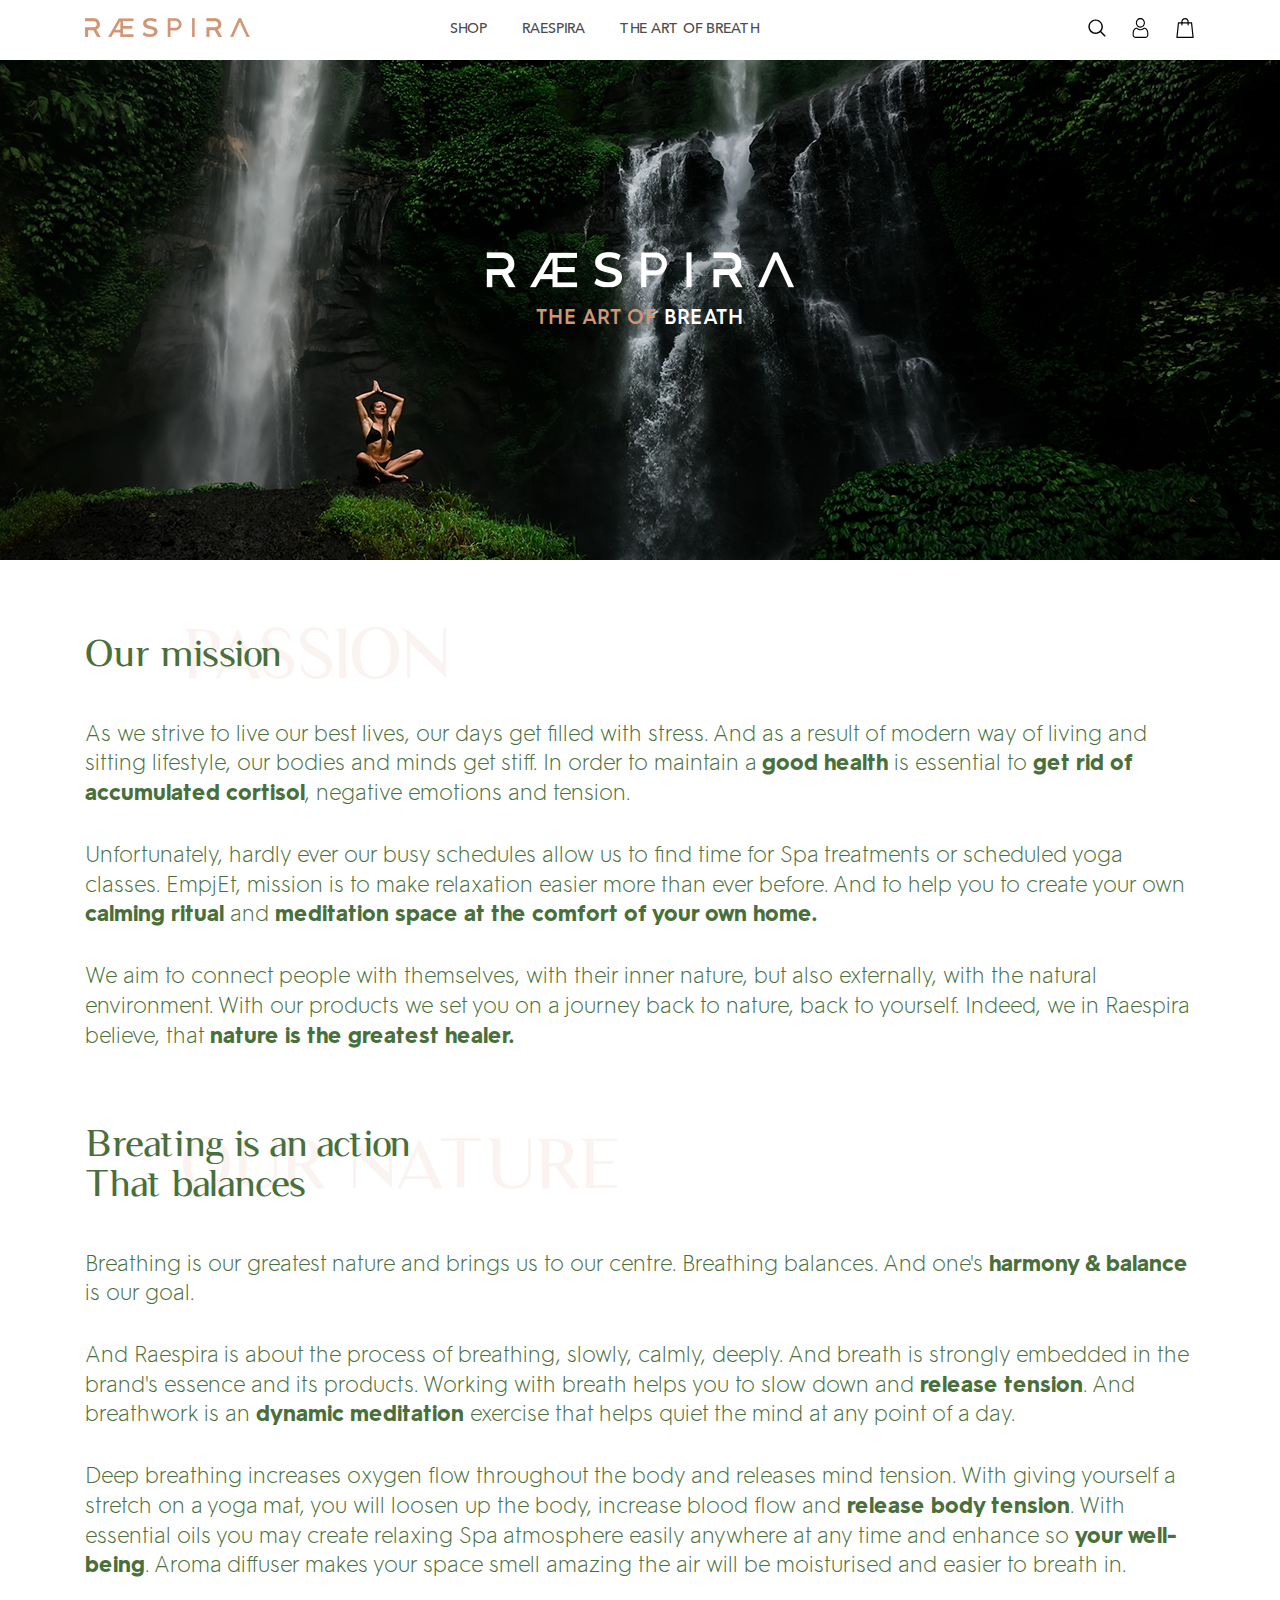
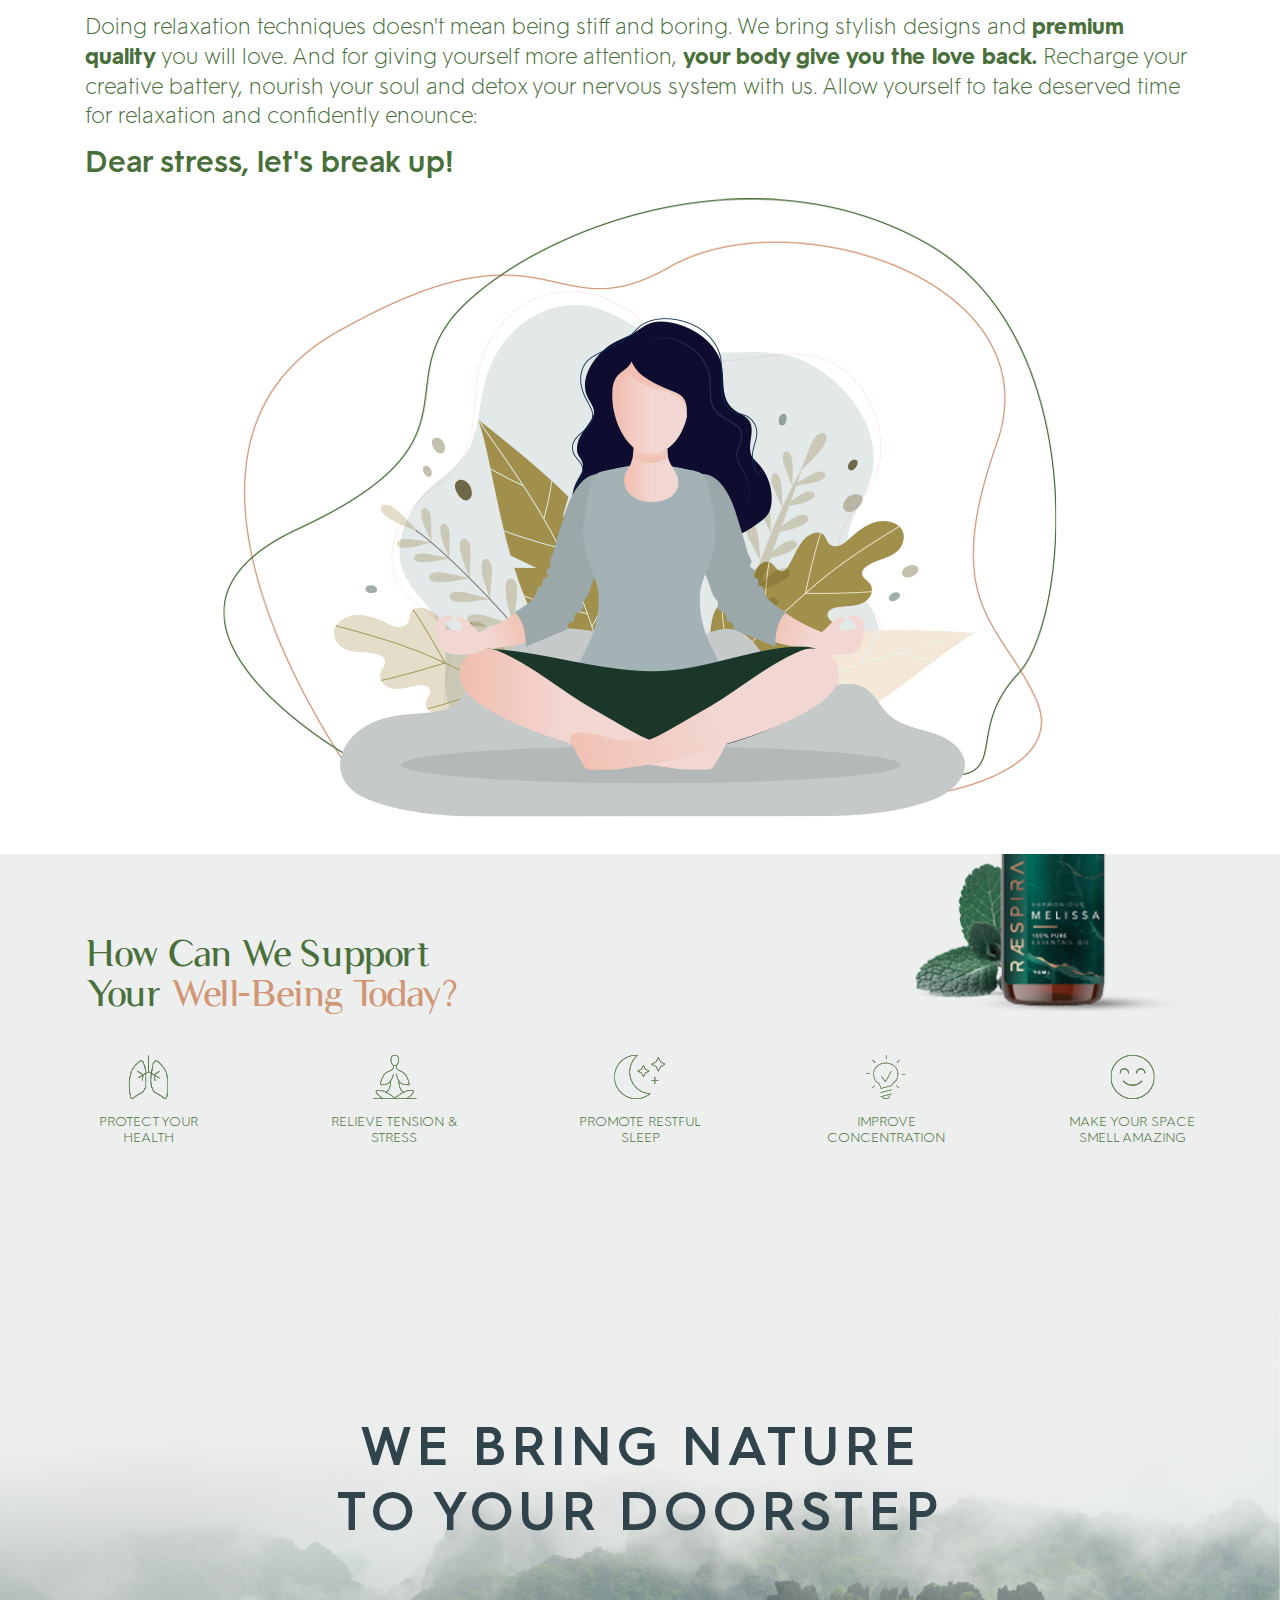
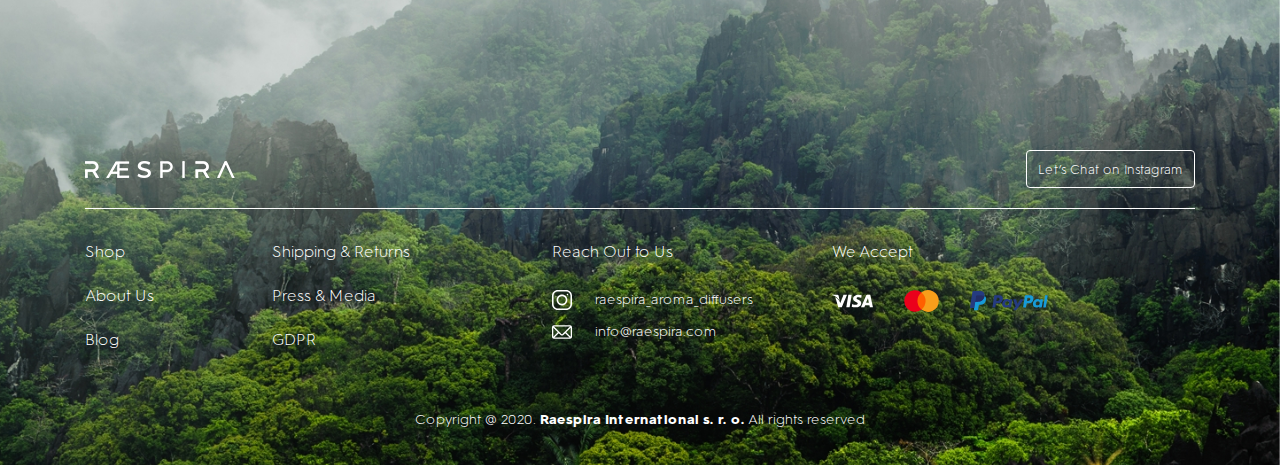
==== about-us.html @ 3efef9c0 "add page" ====
<!DOCTYPE html>
<html lang="en">
		<head>
		<meta charset="UTF-8">
		<title>Raespira</title>
		<meta name="format-detection" content="telephone=no">
		<meta name="viewport" content="width=device-width, initial-scale=1.0">
		<!-- <meta name="robots" content="noindex, nofollow"> -->
		<!-- <meta name="viewport" content="width=device-width, initial-scale=1.0, maximum-scale=1.0, user-scalable=0"> -->
		<!-- <link rel="shortcut icon" href="favicon.ico"> -->
		<link rel="stylesheet" href="css/style.min.css">
	</head>
	<body>
		<div class="top-line">
	<div class="top-line__body container">
		<div class="top-line__logo logo">
			<a href="#">
				<img src="img/logo/logo-raespira-copper.png" alt="logo">
			</a>
		</div>
		<nav class="top-line__menu menu">
			<ul class="menu__list">
				<li>
					<a href="#" class="menu__link">Shop</a>
				</li>
				<li>
					<a href="#" class="menu__link">Raespira</a>
				</li>
				
				<li>
					<a href="#" class="menu__link">The Art of Breath</a>
				</li>
			</ul>
		</nav>
		<div class="top-line__action action">
			<ul class="action__list">
				<li>
					<form action="/" class="form-search">
						<input id="search" type="text" class="form-search__input">
						<label for="search" class="form-search__label">
							<span>
								<img src="img/icons/search.svg" alt="search">
							</span>
						</label>
						<button type="submit" class="form-search__submit">
							<span>
								<img src="img/icons/search.svg" alt="submit">
							</span>
						</button>
					</form>
				</li>
				<li>
					<a href="#" class="action__icon">
						<span>
							<img src="img/icons/user.svg" alt="user">
						</span>
					</a>
				</li>
				<li>
					<a href="#" class="action__icon">
						<span>
							<img src="img/icons/shopping-bag.svg" alt="bag">
						</span>
					</a>
				</li>
				<li>
					<div class="top-line__burger burger-wrap">
						<div class="burger" data-activEl="menu">
							<span></span>
							<span></span>
							<span></span>
							<span></span>
						</div>
					</div>
				</li>
			</ul>
		</div>
	</div>
</div>
		<div class="wrapper about-us">
			<header class="hero">
				<div class="hero__img ibg">
					<img src="img/abou-us/about-us-bg.jpg" alt="bg">
				</div>
				<div class="hero__body container">
					<div class="hero__logo">
						<img src="img/logo/logo-big.png" alt="logo">
					</div>
					<h1 class="hero__title">
						THE ART OF <span>BREATH</span>
					</h1>
				</div>
			</header>
			<main class="page">
				<section class="about-us__content text-content">
					<div class="container">
						<h2>Our mission <div>Passion</div></h2>
						<p>
							As we strive to live our best lives, our days get filled with stress. And as a result of modern way of living and sitting lifestyle, our bodies and minds get stiff. In order to maintain a <strong>good health</strong> is essential to <strong>get rid of accumulated cortisol</strong>, negative emotions and tension. 
						</p>
						<p>
							Unfortunately, hardly ever our busy schedules allow us to find time for Spa treatments or scheduled yoga classes. EmpjEt, mission is to make relaxation easier more than ever before. And to help you to create your own <strong>calming ritual</strong> and <strong>meditation space at the comfort of your own home.</strong> 
						</p>
						<p>
							We aim to connect people with themselves, with their inner nature, but also externally, with the natural environment. With our products we set you on a journey back to nature, back to yourself. Indeed, we in Raespira believe, that <strong>nature is the greatest healer. </strong>
						</p>
						<h2>Breating is an action That balances <div>Our Nature</div></h2>
						<p>
							Breathing is our greatest nature and brings us to our centre. Breathing balances. And one's <strong>harmony & balance</strong> is our goal. 
						</p>
						<p>
							And Raespira is about the process of breathing, slowly, calmly, deeply. And breath is strongly embedded in the brand's essence and its products. Working with breath helps you to slow down and <strong>release tension</strong>. And breathwork is an <strong>dynamic meditation</strong> exercise that helps quiet the mind at any point of a day. 
						</p>
						<p>
							Deep breathing increases oxygen flow throughout the body and releases mind tension. With giving yourself a stretch on a yoga mat, you will loosen up the body, increase blood flow and <strong>release body tension</strong>. With essential oils you may create relaxing Spa atmosphere easily anywhere at any time and enhance so <strong>your well-being</strong>. Aroma diffuser makes your space smell amazing the air will be moisturised and easier to breath in.
						</p>
						<p>
							Doing relaxation techniques doesn't mean being stiff and boring. We bring stylish designs and <strong>premium quality</strong> you will love. And for giving yourself more attention, <strong>your body give you the love back.</strong> Recharge your creative battery, nourish your soul and detox your nervous system with us. Allow yourself to take deserved time for relaxation and confidently enounce:  
						</p>

						<h3>
							Dear stress, let's break up! 
						</h3>
						<figure>
							<img src="img/abou-us/img.png" alt="img">
						</figure>
					</div>
				</section>
				<section class="benefit">
					<div class="container">
						<h2 class="benefit__title title-2">
							How Can We Support
							Your <span>Well-Being Today?</span>
						</h2>
						<ul class="benefit__list">
							<li>
								<div  class="benefit__item">
									<div class="benefit__tooltip">
										<div class="benefit__tooltip-top">
										</div>
										<div class="benefit__tooltip-bottom">
											<ul class="benefit__tooltip-list">
												<li>
													valerian
												</li>
												<li>sweet marjoram</li>
												<li>clary sage</li>
												<li>cedar wood</li>
												<li>roman chamomile</li>
												<li>bergamot</li>
												<li>lavender</li>
												<li>Aroma diffusers</li>
											</ul>
										</div>
									</div>
									<div class="benefit__icon">
										<img src="img/benefit/01.png" alt="icon">
									</div>
									<div class="benefit__item-title">
										Protect 
										your health
									</div>
								</div>
							</li>
							<li>
								<div  class="benefit__item">
									<div class="benefit__tooltip">
										<div class="benefit__tooltip-top">
										</div>
										<div class="benefit__tooltip-bottom">
											<ul class="benefit__tooltip-list">
												<li>
													valerian
												</li>
												<li>sweet marjoram</li>
												<li>clary sage</li>
												<li>cedar wood</li>
												<li>roman chamomile</li>
												<li>bergamot</li>
												<li>lavender</li>
												<li>Aroma diffusers</li>
											</ul>
										</div>
									</div>
									<div class="benefit__icon">
										<img src="img/benefit/02.png" alt="icon">
									</div>
									<div class="benefit__item-title">
										Relieve 
										Tension & Stress
									</div>
								</div>
							</li>
							<li>
								<div  class="benefit__item">
									<div class="benefit__tooltip">
										<div class="benefit__tooltip-top">
										</div>
										<div class="benefit__tooltip-bottom">
											<ul class="benefit__tooltip-list">
												<li>Aroma diffusers</li>
												<li>lavender</li>
												<li>bergamot</li>
												<li>roman chamomile</li>
												<li>cedar wood</li>
												<li>clary sage</li>
												<li>sweet marjoram</li>
												<li>valerian</li>
											</ul>
										</div>
									</div>
									<div class="benefit__icon">
										<img src="img/benefit/03.png" alt="icon">
									</div>
									<div class="benefit__item-title">
										Promote 
										Restful Sleep
									</div>
								</div>
							</li>
							<li>
								<div  class="benefit__item">
									<div class="benefit__tooltip">
										<div class="benefit__tooltip-top">
										</div>
										<div class="benefit__tooltip-bottom">
											<ul class="benefit__tooltip-list">
												<li>
													valerian
												</li>
												<li>sweet marjoram</li>
												<li>clary sage</li>
												<li>cedar wood</li>
												<li>roman chamomile</li>
												<li>bergamot</li>
												<li>lavender</li>
												<li>Aroma diffusers</li>
											</ul>
										</div>
									</div>
									<div class="benefit__icon">
										<img src="img/benefit/04.png" alt="icon">
									</div>
									<div class="benefit__item-title">
										Improve 
										Concentration
									</div>
								</div>
							</li>
							<li>
								<div  class="benefit__item">
									<div class="benefit__tooltip">
										<div class="benefit__tooltip-top">
										</div>
										<div class="benefit__tooltip-bottom">
											<ul class="benefit__tooltip-list">
												<li>
													valerian
												</li>
												<li>sweet marjoram</li>
												<li>clary sage</li>
												<li>cedar wood</li>
												<li>roman chamomile</li>
												<li>bergamot</li>
												<li>lavender</li>
												<li>Aroma diffusers</li>
											</ul>
										</div>
									</div>
									<div class="benefit__icon">
										<img src="img/benefit/05.png" alt="icon">
									</div>
									<div class="benefit__item-title">
										Make Your Space 
										Smell Amazing
									</div>
								</div>
							</li>
						</ul>
					</div>
				</section>
			</main>
			<footer class="footer">	
	<div class="footer__bg ibg">
		<img src="img/footer/footer-bg.jpg" alt="">
	</div>
	<div class="container">
		<div class="footer__title">
			We Bring Nature 
			to Your Doorstep
		</div>
		<div class="footer__content">
			<div class="footer__row footer__row_1">
				<div class="footer__logo">
					<a href="#">
						<img src="img/logo/footer_logo.png" alt="logo">
					</a>
				</div>
				<a href="#" class="footer__btn btn-default">Let’s Chat on Instagram</a>
			</div>
			<div class="footer__row footer__row_2">
				<div class="footer__column footer__column_1">
					<div class="footer__title-link"><a href="#">Shop</a></div>
					<div class="footer__title-link"><a href="#">About Us</a></div>
					<div class="footer__title-link"><a href="#">Blog</a></div>
				</div>
				<div class="footer__column footer__column_2">
					<div class="footer__title-link"><a href="#">Shipping & Returns</a></div>
					<div class="footer__title-link"><a href="#">Press & Media</a></div>
					<div class="footer__title-link"><a href="#">GDPR</a></div>
				</div>

				<div class="footer__column footer__column_3">
					<div class="footer__title-link"><a href="#">Reach Out to Us</a></div>
					<div class="footer__social-link">
						<a href="#">
							<span>
								<img src="img/icons/instagram.svg" alt="instagram">
							</span>
							raespira_aroma_diffusers
						</a>
					</div>
					<div class="footer__social-link">
						<a href="#">
							<span>
								<img src="img/icons/mail-letter-svgrepo-com.svg" alt="letter">
							</span>
							info@raespira.com
						</a>
					</div>
				</div>
				<div class="footer__column footer__column_4">
					<div class="footer__title-link"><a href="#">We Accept</a></div>
					<div class="footer__payment-wrap">
						<a href="#" class="footer__visa">
							<img src="img/icons/visa2.svg" alt="visa">
						</a>
						<a href="#" class="footer__mastercard">
							<img src="img/icons/mc.svg" alt="mastercard">
						</a>
						<a href="#" class="footer__paypal">
							<img src="img/icons/paypal.svg" alt="paypal">
						</a>
					</div>
				</div>
			</div>
			<div class="footer__row footer__row_3">
				<div class="footer__copy">
					Copyright @ 2020. <strong>Raespira International s. r. o.</strong> All rights reserved 
				</div>
			</div>
		</div>
	</div>
</footer>
		</div>
		<div class="popup">
	<div class="popup__content">
		<div class="popup__body">
			<div class="popup__close"></div>
		</div>
	</div>
</div>
<div class="popup popup_video">
	<div class="popup__content">
		<div class="popup__body">
			<div class="popup__close popup__close_video"></div>
			<div class="popup__video _video"></div>
		</div>
	</div>
</div>

		
<script src="js/vendors.min.js"></script>
<script src="js/app.js"></script>
	</body>
</html>
---- css/style.min.css ----
@font-face{font-family:"3satHurme";font-display:swap;src:url(../fonts/3satHurme-Bold.woff) format("woff"),url(../fonts/3satHurme-Bold.woff2) format("woff2");font-weight:700;font-style:normal}@font-face{font-family:"3satHurme";font-display:swap;src:url(../fonts/3satHurme-Light.woff) format("woff"),url(../fonts/3satHurme-Light.woff2) format("woff2");font-weight:300;font-style:normal}@font-face{font-family:"3satHurme-SemiBold";font-display:swap;src:url(../fonts/3satHurme-SemiBold.woff) format("woff"),url(../fonts/3satHurme-SemiBold.woff2) format("woff2");font-weight:700;font-style:normal}@font-face{font-family:AvenirNextCyr;font-display:swap;src:url(../fonts/AvenirNextCyr-Bold.woff) format("woff"),url(../fonts/AvenirNextCyr-Bold.woff2) format("woff2");font-weight:700;font-style:normal}@font-face{font-family:AvenirNextCyr;font-display:swap;src:url(../fonts/AvenirNextCyr-Light.woff) format("woff"),url(../fonts/AvenirNextCyr-Light.woff2) format("woff2");font-weight:300;font-style:normal}@font-face{font-family:AvenirNextCyr;font-display:swap;src:url(../fonts/AvenirNextCyr-Medium.woff) format("woff"),url(../fonts/AvenirNextCyr-Medium.woff2) format("woff2");font-weight:500;font-style:normal}@font-face{font-family:AvenirNextCyr;font-display:swap;src:url(../fonts/AvenirNextCyr-Regular.woff) format("woff"),url(../fonts/AvenirNextCyr-Regular.woff2) format("woff2");font-weight:400;font-style:normal}@font-face{font-family:AvenirNextCyr;font-display:swap;src:url(../fonts/AvenirNextCyr-Thin.woff) format("woff"),url(../fonts/AvenirNextCyr-Thin.woff2) format("woff2");font-weight:100;font-style:normal}@font-face{font-family:Luxia-Display;font-display:swap;src:url(../fonts/Luxia-Display.woff) format("woff"),url(../fonts/Luxia-Display.woff2) format("woff2");font-weight:400;font-style:normal}@font-face{font-family:MyriadPro;font-display:swap;src:url(../fonts/MyriadPro-Black.woff) format("woff"),url(../fonts/MyriadPro-Black.woff2) format("woff2");font-weight:900;font-style:normal}@font-face{font-family:MyriadPro;font-display:swap;src:url(../fonts/MyriadPro-Bold.woff) format("woff"),url(../fonts/MyriadPro-Bold.woff2) format("woff2");font-weight:700;font-style:normal}@font-face{font-family:MyriadPro;font-display:swap;src:url(../fonts/MyriadPro-Light.woff) format("woff"),url(../fonts/MyriadPro-Light.woff2) format("woff2");font-weight:300;font-style:normal}@font-face{font-family:MyriadPro;font-display:swap;src:url(../fonts/MyriadPro-Regular.woff) format("woff"),url(../fonts/MyriadPro-Regular.woff2) format("woff2");font-weight:400;font-style:normal}/*! normalize.css v8.0.1 | MIT License | github.com/necolas/normalize.css */html{line-height:1.15;-webkit-text-size-adjust:100%}body{margin:0}main{display:block}h1{font-size:2em;margin:.67em 0}hr{-webkit-box-sizing:content-box;box-sizing:content-box;height:0;overflow:visible}pre{font-family:monospace,monospace;font-size:1em}a{background-color:transparent}abbr[title]{border-bottom:none;text-decoration:underline;-webkit-text-decoration:underline dotted;text-decoration:underline dotted}b,strong{font-weight:bolder}code,kbd,samp{font-family:monospace,monospace;font-size:1em}small{font-size:80%}sub,sup{font-size:75%;line-height:0;position:relative;vertical-align:baseline}sub{bottom:-.25em}sup{top:-.5em}img{border-style:none}button,input,optgroup,select,textarea{font-family:inherit;font-size:100%;line-height:1.15;margin:0}button,input{overflow:visible}button,select{text-transform:none}[type=button],[type=reset],[type=submit],button{-webkit-appearance:button}[type=button]::-moz-focus-inner,[type=reset]::-moz-focus-inner,[type=submit]::-moz-focus-inner,button::-moz-focus-inner{border-style:none;padding:0}[type=button]:-moz-focusring,[type=reset]:-moz-focusring,[type=submit]:-moz-focusring,button:-moz-focusring{outline:1px dotted ButtonText}fieldset{padding:.35em .75em .625em}legend{-webkit-box-sizing:border-box;box-sizing:border-box;color:inherit;display:table;max-width:100%;padding:0;white-space:normal}progress{vertical-align:baseline}textarea{overflow:auto}[type=checkbox],[type=radio]{-webkit-box-sizing:border-box;box-sizing:border-box;padding:0}[type=number]::-webkit-inner-spin-button,[type=number]::-webkit-outer-spin-button{height:auto}[type=search]{-webkit-appearance:textfield;outline-offset:-2px}[type=search]::-webkit-search-decoration{-webkit-appearance:none}::-webkit-file-upload-button{-webkit-appearance:button;font:inherit}details{display:block}summary{display:list-item}template{display:none}[hidden]{display:none}@font-face{font-family:icomoon;src:url(../fonts/icomoon.eot?6hgi5i);src:url(../fonts/icomoon.eot?6hgi5i#iefix) format("embedded-opentype"),url(../fonts/icomoon.ttf?6hgi5i) format("truetype"),url(../fonts/icomoon.woff?6hgi5i) format("woff"),url(../fonts/icomoon.svg?6hgi5i#icomoon) format("svg");font-weight:400;font-style:normal;font-display:block}[class*=" icon-"],[class^=icon-]{font-family:icomoon!important;speak:never;font-style:normal;font-weight:400;font-variant:normal;text-transform:none;line-height:1;-webkit-font-smoothing:antialiased;-moz-osx-font-smoothing:grayscale}.icon-pause_circle_filled:before{content:"\e902"}.icon-play_circle_filled:before{content:"\e901"}.icon-arrow-right:before{content:"\e900"}*{padding:0;margin:0;border:0}*,:after,:before{-webkit-box-sizing:border-box;box-sizing:border-box}:active,:focus{outline:0}a:active,a:focus{outline:0}aside,footer,header,nav,section{display:block}html{font-size:10px}body,html{height:100%;min-width:320px;margin:0 auto}body{line-height:1;font-family:"3satHurme",sans-serif;-ms-text-size-adjust:100%;-moz-text-size-adjust:100%;-webkit-text-size-adjust:100%;color:#000;font-size:1.6rem;opacity:0;-webkit-transition:opacity .8s ease;-o-transition:opacity .8s ease;transition:opacity .8s ease}body.lock{overflow:hidden}body.is-load{opacity:1}button,input,textarea{font-family:"3satHurme",sans-serif}input::-ms-clear{display:none}button{cursor:pointer}button::-moz-focus-inner{padding:0;border:0}a,a:visited{text-decoration:none}a:hover{text-decoration:none}ul li{list-style:none}img{vertical-align:top}strong{font-weight:700}.center{text-align:center}.wrapper{margin-top:60px;width:100%;min-height:100%;overflow:hidden}.container{max-width:1140px;margin:0 auto;padding:0 15px}.ibg{position:relative}.ibg img{position:absolute;width:100%;height:100%;top:0;left:0;-o-object-fit:cover;object-fit:cover}.logo{max-width:165px;width:100%}.logo img{width:100%}.title-2{color:#496f3b;font-family:Luxia-Display,sans-serif;font-size:36px;font-weight:400;line-height:1.1em;position:relative}.title-2>div{position:absolute;top:50%;left:95px;opacity:.1;color:#d19676;font-family:Luxia-Display,sans-serif;font-size:67px;font-weight:400;text-transform:uppercase;white-space:nowrap;-webkit-transform:translateY(-50%);-ms-transform:translateY(-50%);transform:translateY(-50%);z-index:-1;line-height:1em}.title-2>span{color:#d19676}.btn-default{display:inline-block;color:#fff;font-family:"3satHurme",sans-serif;font-size:16px;font-weight:400;padding:.612em 1.687em;border-radius:4px;border:1px solid #fff;-webkit-transition:all .2s ease;-o-transition:all .2s ease;transition:all .2s ease}.text-content h2{color:#496f3b;font-family:Luxia-Display,sans-serif;font-size:36px;font-weight:400;line-height:1.1em;margin-bottom:1.28em;max-width:350px;position:relative}.text-content h2>div{position:absolute;top:50%;left:95px;opacity:.1;color:#d19676;font-family:Luxia-Display,sans-serif;font-size:67px;font-weight:400;text-transform:uppercase;white-space:nowrap;-webkit-transform:translateY(-50%);-ms-transform:translateY(-50%);transform:translateY(-50%);z-index:-1;line-height:1em}.text-content h3{color:#496f3b;font-family:"3satHurme-SemiBold",sans-serif;font-size:30px;font-weight:400;line-height:1.1em}.text-content p{color:#496f3b;font-size:22px;font-weight:300;line-height:1.35em;margin-bottom:1.46em}.text-content p~h2{margin-top:2.03em}.text-content p~h3{margin-top:-.6em}.text-content figure{display:block;text-align:center;margin:20px 0 30px}.text-content figure img{max-width:100%}@font-face{font-family:swiper-icons;src:url("data:application/font-woff;charset=utf-8;base64, [base64]//wADZ2x5ZgAAAywAAADMAAAD2MHtryVoZWFkAAABbAAAADAAAAA2E2+eoWhoZWEAAAGcAAAAHwAAACQC9gDzaG10eAAAAigAAAAZAAAArgJkABFsb2NhAAAC0AAAAFoAAABaFQAUGG1heHAAAAG8AAAAHwAAACAAcABAbmFtZQAAA/gAAAE5AAACXvFdBwlwb3N0AAAFNAAAAGIAAACE5s74hXjaY2BkYGAAYpf5Hu/j+W2+MnAzMYDAzaX6QjD6/4//Bxj5GA8AuRwMYGkAPywL13jaY2BkYGA88P8Agx4j+/8fQDYfA1AEBWgDAIB2BOoAeNpjYGRgYNBh4GdgYgABEMnIABJzYNADCQAACWgAsQB42mNgYfzCOIGBlYGB0YcxjYGBwR1Kf2WQZGhhYGBiYGVmgAFGBiQQkOaawtDAoMBQxXjg/wEGPcYDDA4wNUA2CCgwsAAAO4EL6gAAeNpj2M0gyAACqxgGNWBkZ2D4/wMA+xkDdgAAAHjaY2BgYGaAYBkGRgYQiAHyGMF8FgYHIM3DwMHABGQrMOgyWDLEM1T9/w8UBfEMgLzE////P/5//f/V/xv+r4eaAAeMbAxwIUYmIMHEgKYAYjUcsDAwsLKxc3BycfPw8jEQA/[base64]/uznmfPFBNODM2K7MTQ45YEAZqGP81AmGGcF3iPqOop0r1SPTaTbVkfUe4HXj97wYE+yNwWYxwWu4v1ugWHgo3S1XdZEVqWM7ET0cfnLGxWfkgR42o2PvWrDMBSFj/IHLaF0zKjRgdiVMwScNRAoWUoH78Y2icB/yIY09An6AH2Bdu/UB+yxopYshQiEvnvu0dURgDt8QeC8PDw7Fpji3fEA4z/PEJ6YOB5hKh4dj3EvXhxPqH/SKUY3rJ7srZ4FZnh1PMAtPhwP6fl2PMJMPDgeQ4rY8YT6Gzao0eAEA409DuggmTnFnOcSCiEiLMgxCiTI6Cq5DZUd3Qmp10vO0LaLTd2cjN4fOumlc7lUYbSQcZFkutRG7g6JKZKy0RmdLY680CDnEJ+UMkpFFe1RN7nxdVpXrC4aTtnaurOnYercZg2YVmLN/d/gczfEimrE/fs/bOuq29Zmn8tloORaXgZgGa78yO9/cnXm2BpaGvq25Dv9S4E9+5SIc9PqupJKhYFSSl47+Qcr1mYNAAAAeNptw0cKwkAAAMDZJA8Q7OUJvkLsPfZ6zFVERPy8qHh2YER+3i/BP83vIBLLySsoKimrqKqpa2hp6+jq6RsYGhmbmJqZSy0sraxtbO3sHRydnEMU4uR6yx7JJXveP7WrDycAAAAAAAH//wACeNpjYGRgYOABYhkgZgJCZgZNBkYGLQZtIJsFLMYAAAw3ALgAeNolizEKgDAQBCchRbC2sFER0YD6qVQiBCv/H9ezGI6Z5XBAw8CBK/m5iQQVauVbXLnOrMZv2oLdKFa8Pjuru2hJzGabmOSLzNMzvutpB3N42mNgZGBg4GKQYzBhYMxJLMlj4GBgAYow/P/PAJJhLM6sSoWKfWCAAwDAjgbRAAB42mNgYGBkAIIbCZo5IPrmUn0hGA0AO8EFTQAA") format("woff");font-weight:400;font-style:normal}:root{--swiper-theme-color:#007aff}.swiper-container{margin-left:auto;margin-right:auto;position:relative;overflow:hidden;list-style:none;padding:0;z-index:1}.swiper-container-vertical>.swiper-wrapper{-webkit-box-orient:vertical;-webkit-box-direction:normal;-ms-flex-direction:column;flex-direction:column}.swiper-wrapper{position:relative;width:100%;height:100%;z-index:1;display:-webkit-box;display:-ms-flexbox;display:flex;-webkit-transition-property:-webkit-transform;transition-property:-webkit-transform;-o-transition-property:transform;transition-property:transform;transition-property:transform,-webkit-transform;-webkit-box-sizing:content-box;box-sizing:content-box}.swiper-container-android .swiper-slide,.swiper-wrapper{-webkit-transform:translate3d(0,0,0);transform:translate3d(0,0,0)}.swiper-container-multirow>.swiper-wrapper{-ms-flex-wrap:wrap;flex-wrap:wrap}.swiper-container-multirow-column>.swiper-wrapper{-ms-flex-wrap:wrap;flex-wrap:wrap;-webkit-box-orient:vertical;-webkit-box-direction:normal;-ms-flex-direction:column;flex-direction:column}.swiper-container-free-mode>.swiper-wrapper{-webkit-transition-timing-function:ease-out;-o-transition-timing-function:ease-out;transition-timing-function:ease-out;margin:0 auto}.swiper-slide{-ms-flex-negative:0;flex-shrink:0;width:100%;height:100%;position:relative;-webkit-transition-property:-webkit-transform;transition-property:-webkit-transform;-o-transition-property:transform;transition-property:transform;transition-property:transform,-webkit-transform}.swiper-slide-invisible-blank{visibility:hidden}.swiper-container-autoheight,.swiper-container-autoheight .swiper-slide{height:auto}.swiper-container-autoheight .swiper-wrapper{-webkit-box-align:start;-ms-flex-align:start;align-items:flex-start;-webkit-transition-property:height,-webkit-transform;transition-property:height,-webkit-transform;-o-transition-property:transform,height;transition-property:transform,height;transition-property:transform,height,-webkit-transform}.swiper-container-3d{-webkit-perspective:1200px;perspective:1200px}.swiper-container-3d .swiper-cube-shadow,.swiper-container-3d .swiper-slide,.swiper-container-3d .swiper-slide-shadow-bottom,.swiper-container-3d .swiper-slide-shadow-left,.swiper-container-3d .swiper-slide-shadow-right,.swiper-container-3d .swiper-slide-shadow-top,.swiper-container-3d .swiper-wrapper{-webkit-transform-style:preserve-3d;transform-style:preserve-3d}.swiper-container-3d .swiper-slide-shadow-bottom,.swiper-container-3d .swiper-slide-shadow-left,.swiper-container-3d .swiper-slide-shadow-right,.swiper-container-3d .swiper-slide-shadow-top{position:absolute;left:0;top:0;width:100%;height:100%;pointer-events:none;z-index:10}.swiper-container-3d .swiper-slide-shadow-left{background-image:-webkit-gradient(linear,right top,left top,from(rgba(0,0,0,.5)),to(rgba(0,0,0,0)));background-image:-o-linear-gradient(right,rgba(0,0,0,.5),rgba(0,0,0,0));background-image:linear-gradient(to left,rgba(0,0,0,.5),rgba(0,0,0,0))}.swiper-container-3d .swiper-slide-shadow-right{background-image:-webkit-gradient(linear,left top,right top,from(rgba(0,0,0,.5)),to(rgba(0,0,0,0)));background-image:-o-linear-gradient(left,rgba(0,0,0,.5),rgba(0,0,0,0));background-image:linear-gradient(to right,rgba(0,0,0,.5),rgba(0,0,0,0))}.swiper-container-3d .swiper-slide-shadow-top{background-image:-webkit-gradient(linear,left bottom,left top,from(rgba(0,0,0,.5)),to(rgba(0,0,0,0)));background-image:-o-linear-gradient(bottom,rgba(0,0,0,.5),rgba(0,0,0,0));background-image:linear-gradient(to top,rgba(0,0,0,.5),rgba(0,0,0,0))}.swiper-container-3d .swiper-slide-shadow-bottom{background-image:-webkit-gradient(linear,left top,left bottom,from(rgba(0,0,0,.5)),to(rgba(0,0,0,0)));background-image:-o-linear-gradient(top,rgba(0,0,0,.5),rgba(0,0,0,0));background-image:linear-gradient(to bottom,rgba(0,0,0,.5),rgba(0,0,0,0))}.swiper-container-css-mode>.swiper-wrapper{overflow:auto;scrollbar-width:none;-ms-overflow-style:none}.swiper-container-css-mode>.swiper-wrapper::-webkit-scrollbar{display:none}.swiper-container-css-mode>.swiper-wrapper>.swiper-slide{scroll-snap-align:start start}.swiper-container-horizontal.swiper-container-css-mode>.swiper-wrapper{-ms-scroll-snap-type:x mandatory;scroll-snap-type:x mandatory}.swiper-container-vertical.swiper-container-css-mode>.swiper-wrapper{-ms-scroll-snap-type:y mandatory;scroll-snap-type:y mandatory}:root{--swiper-navigation-size:44px}.swiper-button-next,.swiper-button-prev{position:absolute;top:50%;width:calc(var(--swiper-navigation-size)/ 44 * 27);height:var(--swiper-navigation-size);margin-top:calc(-1 * var(--swiper-navigation-size)/ 2);z-index:10;cursor:pointer;display:-webkit-box;display:-ms-flexbox;display:flex;-webkit-box-align:center;-ms-flex-align:center;align-items:center;-webkit-box-pack:center;-ms-flex-pack:center;justify-content:center;color:var(--swiper-navigation-color,var(--swiper-theme-color))}.swiper-button-next.swiper-button-disabled,.swiper-button-prev.swiper-button-disabled{opacity:.35;cursor:auto;pointer-events:none}.swiper-button-next:after,.swiper-button-prev:after{font-family:swiper-icons;font-size:var(--swiper-navigation-size);text-transform:none!important;letter-spacing:0;text-transform:none;font-variant:initial;line-height:1}.swiper-button-prev,.swiper-container-rtl .swiper-button-next{left:10px;right:auto}.swiper-button-prev:after,.swiper-container-rtl .swiper-button-next:after{content:'prev'}.swiper-button-next,.swiper-container-rtl .swiper-button-prev{right:10px;left:auto}.swiper-button-next:after,.swiper-container-rtl .swiper-button-prev:after{content:'next'}.swiper-button-next.swiper-button-white,.swiper-button-prev.swiper-button-white{--swiper-navigation-color:#ffffff}.swiper-button-next.swiper-button-black,.swiper-button-prev.swiper-button-black{--swiper-navigation-color:#000000}.swiper-button-lock{display:none}.swiper-pagination{position:absolute;text-align:center;-webkit-transition:.3s opacity;-o-transition:.3s opacity;transition:.3s opacity;-webkit-transform:translate3d(0,0,0);transform:translate3d(0,0,0);z-index:10}.swiper-pagination.swiper-pagination-hidden{opacity:0}.swiper-container-horizontal>.swiper-pagination-bullets,.swiper-pagination-custom,.swiper-pagination-fraction{bottom:10px;left:0;width:100%}.swiper-pagination-bullets-dynamic{overflow:hidden;font-size:0}.swiper-pagination-bullets-dynamic .swiper-pagination-bullet{-webkit-transform:scale(.33);-ms-transform:scale(.33);transform:scale(.33);position:relative}.swiper-pagination-bullets-dynamic .swiper-pagination-bullet-active{-webkit-transform:scale(1);-ms-transform:scale(1);transform:scale(1)}.swiper-pagination-bullets-dynamic .swiper-pagination-bullet-active-main{-webkit-transform:scale(1);-ms-transform:scale(1);transform:scale(1)}.swiper-pagination-bullets-dynamic .swiper-pagination-bullet-active-prev{-webkit-transform:scale(.66);-ms-transform:scale(.66);transform:scale(.66)}.swiper-pagination-bullets-dynamic .swiper-pagination-bullet-active-prev-prev{-webkit-transform:scale(.33);-ms-transform:scale(.33);transform:scale(.33)}.swiper-pagination-bullets-dynamic .swiper-pagination-bullet-active-next{-webkit-transform:scale(.66);-ms-transform:scale(.66);transform:scale(.66)}.swiper-pagination-bullets-dynamic .swiper-pagination-bullet-active-next-next{-webkit-transform:scale(.33);-ms-transform:scale(.33);transform:scale(.33)}.swiper-pagination-bullet{width:8px;height:8px;display:inline-block;border-radius:100%;background:#000;opacity:.2}button.swiper-pagination-bullet{border:none;margin:0;padding:0;-webkit-box-shadow:none;box-shadow:none;-webkit-appearance:none;-moz-appearance:none;appearance:none}.swiper-pagination-clickable .swiper-pagination-bullet{cursor:pointer}.swiper-pagination-bullet-active{opacity:1;background:var(--swiper-pagination-color,var(--swiper-theme-color))}.swiper-container-vertical>.swiper-pagination-bullets{right:10px;top:50%;-webkit-transform:translate3d(0,-50%,0);transform:translate3d(0,-50%,0)}.swiper-container-vertical>.swiper-pagination-bullets .swiper-pagination-bullet{margin:6px 0;display:block}.swiper-container-vertical>.swiper-pagination-bullets.swiper-pagination-bullets-dynamic{top:50%;-webkit-transform:translateY(-50%);-ms-transform:translateY(-50%);transform:translateY(-50%);width:8px}.swiper-container-vertical>.swiper-pagination-bullets.swiper-pagination-bullets-dynamic .swiper-pagination-bullet{display:inline-block;-webkit-transition:.2s top,.2s -webkit-transform;transition:.2s top,.2s -webkit-transform;-o-transition:.2s transform,.2s top;transition:.2s transform,.2s top;transition:.2s transform,.2s top,.2s -webkit-transform}.swiper-container-horizontal>.swiper-pagination-bullets .swiper-pagination-bullet{margin:0 4px}.swiper-container-horizontal>.swiper-pagination-bullets.swiper-pagination-bullets-dynamic{left:50%;-webkit-transform:translateX(-50%);-ms-transform:translateX(-50%);transform:translateX(-50%);white-space:nowrap}.swiper-container-horizontal>.swiper-pagination-bullets.swiper-pagination-bullets-dynamic .swiper-pagination-bullet{-webkit-transition:.2s left,.2s -webkit-transform;transition:.2s left,.2s -webkit-transform;-o-transition:.2s transform,.2s left;transition:.2s transform,.2s left;transition:.2s transform,.2s left,.2s -webkit-transform}.swiper-container-horizontal.swiper-container-rtl>.swiper-pagination-bullets-dynamic .swiper-pagination-bullet{-webkit-transition:.2s right,.2s -webkit-transform;transition:.2s right,.2s -webkit-transform;-o-transition:.2s transform,.2s right;transition:.2s transform,.2s right;transition:.2s transform,.2s right,.2s -webkit-transform}.swiper-pagination-progressbar{background:rgba(0,0,0,.25);position:absolute}.swiper-pagination-progressbar .swiper-pagination-progressbar-fill{background:var(--swiper-pagination-color,var(--swiper-theme-color));position:absolute;left:0;top:0;width:100%;height:100%;-webkit-transform:scale(0);-ms-transform:scale(0);transform:scale(0);-webkit-transform-origin:left top;-ms-transform-origin:left top;transform-origin:left top}.swiper-container-rtl .swiper-pagination-progressbar .swiper-pagination-progressbar-fill{-webkit-transform-origin:right top;-ms-transform-origin:right top;transform-origin:right top}.swiper-container-horizontal>.swiper-pagination-progressbar,.swiper-container-vertical>.swiper-pagination-progressbar.swiper-pagination-progressbar-opposite{width:100%;height:4px;left:0;top:0}.swiper-container-horizontal>.swiper-pagination-progressbar.swiper-pagination-progressbar-opposite,.swiper-container-vertical>.swiper-pagination-progressbar{width:4px;height:100%;left:0;top:0}.swiper-pagination-white{--swiper-pagination-color:#ffffff}.swiper-pagination-black{--swiper-pagination-color:#000000}.swiper-pagination-lock{display:none}.swiper-scrollbar{border-radius:10px;position:relative;-ms-touch-action:none;background:rgba(0,0,0,.1)}.swiper-container-horizontal>.swiper-scrollbar{position:absolute;left:1%;bottom:3px;z-index:50;height:5px;width:98%}.swiper-container-vertical>.swiper-scrollbar{position:absolute;right:3px;top:1%;z-index:50;width:5px;height:98%}.swiper-scrollbar-drag{height:100%;width:100%;position:relative;background:rgba(0,0,0,.5);border-radius:10px;left:0;top:0}.swiper-scrollbar-cursor-drag{cursor:move}.swiper-scrollbar-lock{display:none}.swiper-zoom-container{width:100%;height:100%;display:-webkit-box;display:-ms-flexbox;display:flex;-webkit-box-pack:center;-ms-flex-pack:center;justify-content:center;-webkit-box-align:center;-ms-flex-align:center;align-items:center;text-align:center}.swiper-zoom-container>canvas,.swiper-zoom-container>img,.swiper-zoom-container>svg{max-width:100%;max-height:100%;-o-object-fit:contain;object-fit:contain}.swiper-slide-zoomed{cursor:move}.swiper-lazy-preloader{width:42px;height:42px;position:absolute;left:50%;top:50%;margin-left:-21px;margin-top:-21px;z-index:10;-webkit-transform-origin:50%;-ms-transform-origin:50%;transform-origin:50%;-webkit-animation:swiper-preloader-spin 1s infinite linear;animation:swiper-preloader-spin 1s infinite linear;-webkit-box-sizing:border-box;box-sizing:border-box;border:4px solid var(--swiper-preloader-color,var(--swiper-theme-color));border-radius:50%;border-top-color:transparent}.swiper-lazy-preloader-white{--swiper-preloader-color:#fff}.swiper-lazy-preloader-black{--swiper-preloader-color:#000}@-webkit-keyframes swiper-preloader-spin{100%{-webkit-transform:rotate(360deg);transform:rotate(360deg)}}@keyframes swiper-preloader-spin{100%{-webkit-transform:rotate(360deg);transform:rotate(360deg)}}.swiper-container .swiper-notification{position:absolute;left:0;top:0;pointer-events:none;opacity:0;z-index:-1000}.swiper-container-fade.swiper-container-free-mode .swiper-slide{-webkit-transition-timing-function:ease-out;-o-transition-timing-function:ease-out;transition-timing-function:ease-out}.swiper-container-fade .swiper-slide{pointer-events:none;-webkit-transition-property:opacity;-o-transition-property:opacity;transition-property:opacity}.swiper-container-fade .swiper-slide .swiper-slide{pointer-events:none}.swiper-container-fade .swiper-slide-active,.swiper-container-fade .swiper-slide-active .swiper-slide-active{pointer-events:auto}.swiper-container-cube{overflow:visible}.swiper-container-cube .swiper-slide{pointer-events:none;-webkit-backface-visibility:hidden;backface-visibility:hidden;z-index:1;visibility:hidden;-webkit-transform-origin:0 0;-ms-transform-origin:0 0;transform-origin:0 0;width:100%;height:100%}.swiper-container-cube .swiper-slide .swiper-slide{pointer-events:none}.swiper-container-cube.swiper-container-rtl .swiper-slide{-webkit-transform-origin:100% 0;-ms-transform-origin:100% 0;transform-origin:100% 0}.swiper-container-cube .swiper-slide-active,.swiper-container-cube .swiper-slide-active .swiper-slide-active{pointer-events:auto}.swiper-container-cube .swiper-slide-active,.swiper-container-cube .swiper-slide-next,.swiper-container-cube .swiper-slide-next+.swiper-slide,.swiper-container-cube .swiper-slide-prev{pointer-events:auto;visibility:visible}.swiper-container-cube .swiper-slide-shadow-bottom,.swiper-container-cube .swiper-slide-shadow-left,.swiper-container-cube .swiper-slide-shadow-right,.swiper-container-cube .swiper-slide-shadow-top{z-index:0;-webkit-backface-visibility:hidden;backface-visibility:hidden}.swiper-container-cube .swiper-cube-shadow{position:absolute;left:0;bottom:0;width:100%;height:100%;background:#000;opacity:.6;-webkit-filter:blur(50px);filter:blur(50px);z-index:0}.swiper-container-flip{overflow:visible}.swiper-container-flip .swiper-slide{pointer-events:none;-webkit-backface-visibility:hidden;backface-visibility:hidden;z-index:1}.swiper-container-flip .swiper-slide .swiper-slide{pointer-events:none}.swiper-container-flip .swiper-slide-active,.swiper-container-flip .swiper-slide-active .swiper-slide-active{pointer-events:auto}.swiper-container-flip .swiper-slide-shadow-bottom,.swiper-container-flip .swiper-slide-shadow-left,.swiper-container-flip .swiper-slide-shadow-right,.swiper-container-flip .swiper-slide-shadow-top{z-index:0;-webkit-backface-visibility:hidden;backface-visibility:hidden}.burger-wrap{display:inline-block;-webkit-transition:all .2s ease;-o-transition:all .2s ease;transition:all .2s ease}.burger-wrap .burger{width:42px;height:36px;display:-webkit-box;display:-ms-flexbox;display:flex;-webkit-box-pack:center;-ms-flex-pack:center;justify-content:center;-webkit-box-align:center;-ms-flex-align:center;align-items:center;-webkit-box-orient:vertical;-webkit-box-direction:normal;-ms-flex-direction:column;flex-direction:column;position:relative;cursor:pointer}.burger-wrap .burger span{width:22px;height:2px;display:block;background:#000;position:absolute;-webkit-transition:all .2s;-o-transition:all .2s;transition:all .2s}.burger-wrap .burger span:nth-child(1){top:11px;right:10px}.burger-wrap .burger span:nth-child(4){bottom:11px;width:16px;left:10px}.burger-wrap .second{-webkit-transform:rotate(45deg);-ms-transform:rotate(45deg);transform:rotate(45deg)}.burger-wrap .third{-webkit-transform:rotate(-45deg);-ms-transform:rotate(-45deg);transform:rotate(-45deg)}.burger-wrap .first{-webkit-transform:scale(0)!important;-ms-transform:scale(0)!important;transform:scale(0)!important}.burger-wrap .fourth{-webkit-transform:scale(0)!important;-ms-transform:scale(0)!important;transform:scale(0)!important}.top-line{background:#fff;min-height:60px;position:fixed;top:0;left:0;width:100%;padding:10px 0;z-index:100}.top-line__body{display:-webkit-box;display:-ms-flexbox;display:flex;-webkit-box-align:center;-ms-flex-align:center;align-items:center;-webkit-box-pack:justify;-ms-flex-pack:justify;justify-content:space-between}.top-line__menu{-webkit-box-flex:1;-ms-flex:1 1 auto;flex:1 1 auto;margin:0 20px 0 20px}.top-line__action{-webkit-box-flex:0;-ms-flex:0 0 320px;flex:0 0 320px}.menu__list{display:-webkit-box;display:-ms-flexbox;display:flex;-webkit-box-align:center;-ms-flex-align:center;align-items:center;-webkit-box-pack:end;-ms-flex-pack:end;justify-content:flex-end;padding-right:79px}.menu__link{color:#4c4c4d;font-family:AvenirNextCyr,sans-serif;font-size:14px;font-weight:500;text-transform:uppercase;display:inline-block;padding:10px 17.5px;-webkit-transition:all .2s ease;-o-transition:all .2s ease;transition:all .2s ease;white-space:nowrap}.action__list{display:-webkit-box;display:-ms-flexbox;display:flex;-webkit-box-align:center;-ms-flex-align:center;align-items:center;-webkit-box-pack:end;-ms-flex-pack:end;justify-content:flex-end}.action__list>li{margin-left:9px}.action__icon{width:35px;height:35px;display:-webkit-box;display:-ms-flexbox;display:flex;-webkit-box-align:center;-ms-flex-align:center;align-items:center;-webkit-box-pack:center;-ms-flex-pack:center;justify-content:center;-webkit-transition:all .2s ease;-o-transition:all .2s ease;transition:all .2s ease}.action__icon>span{height:20px}.action__icon>span img{height:100%}.form-search{display:-webkit-box;display:-ms-flexbox;display:flex;-webkit-box-align:center;-ms-flex-align:center;align-items:center;-webkit-transition:all .4s ease;-o-transition:all .4s ease;transition:all .4s ease}.form-search__label{width:35px;height:35px;display:-webkit-box;display:-ms-flexbox;display:flex;-webkit-box-align:center;-ms-flex-align:center;align-items:center;cursor:pointer;-webkit-box-pack:center;-ms-flex-pack:center;justify-content:center;-webkit-box-ordinal-group:0;-ms-flex-order:-1;order:-1;-webkit-transition:all .2s ease;-o-transition:all .2s ease;transition:all .2s ease}.form-search__label>span{height:18px}.form-search__label>span img{height:100%}.form-search__input{border-bottom:1px solid #000;-webkit-transition:all .4s ease;-o-transition:all .4s ease;transition:all .4s ease;width:0;padding:0;opacity:0}.form-search__input:focus{width:150px;padding:4px 4px;opacity:1}.form-search__input:focus+label{-webkit-transform:scale(0);-ms-transform:scale(0);transform:scale(0)}.form-search__input:focus+label+button{width:35px}.form-search__submit{width:0;height:35px;display:-webkit-box;display:-ms-flexbox;display:flex;-webkit-box-align:center;-ms-flex-align:center;align-items:center;cursor:pointer;background:0 0;-webkit-box-pack:center;-ms-flex-pack:center;justify-content:center;-webkit-transition:all .6s ease;-o-transition:all .6s ease;transition:all .6s ease;overflow:hidden}.form-search__submit>span{height:18px}.form-search__submit>span img{height:100%}.home__content{margin-bottom:83px;position:relative;z-index:10}.home__content:before{position:absolute;content:'';top:0;left:0;height:100%;width:30%;z-index:-1;background:url(../img/home/pattern_2.png) center no-repeat;background-size:contain}.home__content:after{position:absolute;content:'';top:0;right:0;height:100%;width:30%;z-index:-1;background:url(../img/home/pattern_1.png) center no-repeat;background-size:contain}.hero{position:relative}.hero__img{position:absolute;top:0;left:0;width:100%;height:100%;z-index:-1}.hero__body{min-height:500px;display:-webkit-box;display:-ms-flexbox;display:flex;-webkit-box-orient:vertical;-webkit-box-direction:normal;-ms-flex-direction:column;flex-direction:column;-webkit-box-pack:center;-ms-flex-pack:center;justify-content:center;text-align:center;padding-top:20px;padding-bottom:22px}.hero__logo{display:inline-block;width:100%;max-width:308px;margin-bottom:19px;margin-left:auto;margin-right:auto}.hero__logo img{width:100%}.hero__logo~.hero__title{font-family:"3satHurme-SemiBold",sans-serif;font-size:20px;font-weight:400;letter-spacing:.4px}.hero__title{font-family:"3satHurme",sans-serif;color:#d19676;font-size:32px;font-weight:300;text-transform:uppercase;margin-bottom:56px;margin-top:0}.hero__title>span{color:#fff}.products-category{font-size:10px;padding:6.8em 0 6.8em;color:#496f3b;margin-bottom:22px}.products-category__list{display:-webkit-box;display:-ms-flexbox;display:flex;margin:0 -1.5em}.products-category__list>li{-webkit-box-flex:0;-ms-flex:0 1 25%;flex:0 1 25%;padding:0 1.5em}.products-category__item{display:-webkit-box;display:-ms-flexbox;display:flex;height:100%;-webkit-box-orient:vertical;-webkit-box-direction:normal;-ms-flex-direction:column;flex-direction:column;text-align:center;padding-bottom:5.3em;position:relative}.products-category__item.active:before{width:100%}.products-category__item:before{position:absolute;content:'';bottom:0;width:0%;height:3px;background-color:#d19676;-webkit-transition:all .2s ease;-o-transition:all .2s ease;transition:all .2s ease;left:50%;-webkit-transform:translate(-50%,100%);-ms-transform:translate(-50%,100%);transform:translate(-50%,100%)}.products-category__img{height:200px;display:-webkit-box;display:-ms-flexbox;display:flex;-webkit-box-align:center;-ms-flex-align:center;align-items:center;-webkit-box-pack:center;-ms-flex-pack:center;justify-content:center}.products-category__img img{max-height:100%;max-width:100%}.products-category__title{font-size:1.4em;font-weight:400;text-transform:uppercase;line-height:1.6em;color:#496f3b}.products-category__title>span{font-family:Luxia-Display,sans-serif;font-size:1.428em;font-weight:400;line-height:1.6em;display:block;text-transform:none}.products-category__hr{height:3px;width:100%;background-color:#f5e7df}.home-text-block__title{margin-bottom:91px;max-width:335px}.home-text-block__item{display:-webkit-box;display:-ms-flexbox;display:flex;margin-bottom:60px}.home-text-block__item:nth-child(even){-webkit-box-orient:horizontal;-webkit-box-direction:reverse;-ms-flex-direction:row-reverse;flex-direction:row-reverse}.home-text-block__item:nth-child(even) .home-text-block__text{padding-right:0;padding-left:50px;text-align:right}.home-text-block__text{-webkit-box-flex:0;-ms-flex:0 1 51%;flex:0 1 51%;padding:32px 50px 20px 0;display:-webkit-box;display:-ms-flexbox;display:flex;-webkit-box-orient:vertical;-webkit-box-direction:normal;-ms-flex-direction:column;flex-direction:column;-webkit-box-pack:center;-ms-flex-pack:center;justify-content:center;min-height:324px;color:#496f3b;font-size:22px;font-weight:300;line-height:1.37em}.home-text-block__text strong{font-family:"3satHurme-SemiBold",sans-serif;font-weight:400}.home-text-block__text p{margin-bottom:.68em}.home-text-block__img{-webkit-box-flex:0;-ms-flex:0 1 49%;flex:0 1 49%}.application{position:relative;z-index:50;margin-bottom:33px}.application__title{margin-bottom:65px}.application__body{position:relative;z-index:2}.application__body .container{max-width:1218px}.application__bg{position:absolute;top:0;left:0;width:100%;height:100%;z-index:-1}.application__list{display:-webkit-box;display:-ms-flexbox;display:flex;-ms-flex-wrap:wrap;flex-wrap:wrap;padding:40px 0 27px;margin:0 -10px}.application__list>li{padding:0 10px;-webkit-box-flex:0;-ms-flex:0 1 20%;flex:0 1 20%}.application__item{display:block;color:#fff;text-align:center;position:relative}.application__item:hover .application__item-title:after{width:100%}.application__item:hover .application__tooltip{visibility:visible;opacity:1;-webkit-transform:translate(-50%,-100%);-ms-transform:translate(-50%,-100%);transform:translate(-50%,-100%)}.application__item.show-tooltip .application__tooltip{visibility:visible;opacity:1;-webkit-transform:translate(-50%,-100%);-ms-transform:translate(-50%,-100%);transform:translate(-50%,-100%)}.application__icon{height:78px;margin-bottom:20px}.application__icon img{height:100%}.application__item-title{color:#fff;font-size:20px;font-weight:300;line-height:1.1em;position:relative;display:inline-block}.application__item-title:after{position:absolute;content:'';left:50%;-webkit-transform:translateX(-50%);-ms-transform:translateX(-50%);transform:translateX(-50%);bottom:-2px;height:1px;width:0;background:#fff;-webkit-transition:all .2s ease;-o-transition:all .2s ease;transition:all .2s ease}.application__tooltip{visibility:hidden;opacity:0;-webkit-transition:all .3s ease;-o-transition:all .3s ease;transition:all .3s ease;text-align:left;position:absolute;top:0;left:50%;width:300%;-webkit-transform:translate(-50%,-110%);-ms-transform:translate(-50%,-110%);transform:translate(-50%,-110%);max-width:524px;z-index:5;color:#edefee;font-size:19px;font-weight:300;letter-spacing:1.35px}.application__tooltip-top{padding:30px 41px;background:url(../img/home/application/tooltip_top.png) center no-repeat;background-color:transparent;background-size:cover;-webkit-box-shadow:12px 14px 21px rgba(17,21,19,.5);box-shadow:12px 14px 21px rgba(17,21,19,.5)}.application__tooltip-bottom{height:49px;background:url(../img/home/application/tooltip_bottom.png) center no-repeat;background-size:contain;background-position:50% 0}.application__tooltip strong{font-weight:700}.slider{padding:51px 0;margin-bottom:35px}.slider .swiper-container{margin:0 -15px;padding:0 15px}.slider .swiper-slide{height:auto}.slider__title{margin-bottom:57px;color:#496f3b;font-size:32px;font-weight:400;line-height:1.1em}.slider__btn{position:absolute;z-index:5;top:50%;-webkit-transform:translateY(-108%);-ms-transform:translateY(-108%);transform:translateY(-108%);height:30px;width:30px;background:#fff;-webkit-box-shadow:-3px 1px 5px rgba(0,0,0,.1);box-shadow:-3px 1px 5px rgba(0,0,0,.1);display:-webkit-box;display:-ms-flexbox;display:flex;-webkit-box-pack:center;-ms-flex-pack:center;justify-content:center;-webkit-box-align:center;-ms-flex-align:center;align-items:center;border-radius:50%;cursor:pointer;-webkit-transition:all .2s ease;-o-transition:all .2s ease;transition:all .2s ease}.slider__btn>span{width:12px;display:-webkit-box;display:-ms-flexbox;display:flex;-webkit-box-pack:center;-ms-flex-pack:center;justify-content:center;-webkit-box-align:center;-ms-flex-align:center;align-items:center}.slider__btn>span img{width:100%}.slider__btn-next{right:2px}.slider__btn-prev{left:2px}.slider__btn-prev>span img{-webkit-transform:rotate(180deg);-ms-transform:rotate(180deg);transform:rotate(180deg)}.product-card{display:-webkit-box;display:-ms-flexbox;display:flex;-webkit-box-orient:vertical;-webkit-box-direction:normal;-ms-flex-direction:column;flex-direction:column;height:100%}.product-card__inner{padding:31px 15px 25px;background-color:#edefee;text-align:center;-webkit-box-flex:1;-ms-flex:1 1 auto;flex:1 1 auto}.product-card__img{height:212px;text-align:center;margin-bottom:6px}.product-card__img img{max-height:100%;max-width:100%}.product-card__title{color:#496f3b;font-family:Luxia-Display,sans-serif;font-size:22px;font-weight:400;line-height:1.1em;margin-bottom:12px}.product-card__text{color:#525252;font-size:14px;font-weight:300;text-transform:uppercase;margin:0 auto;max-width:220px}.product-card__bottom{display:-webkit-box;display:-ms-flexbox;display:flex;-webkit-box-pack:justify;-ms-flex-pack:justify;justify-content:space-between;-ms-flex-wrap:wrap;flex-wrap:wrap}.product-card__btn{display:-webkit-inline-box;display:-ms-inline-flexbox;display:inline-flex;color:#496f3b;font-family:Luxia-Display,sans-serif;font-size:16px;font-weight:400;text-transform:uppercase;letter-spacing:.68px;position:relative;margin-right:20px;padding:14px 0 2px;-webkit-box-flex:0;-ms-flex:0 0 auto;flex:0 0 auto;-webkit-box-align:center;-ms-flex-align:center;align-items:center}.product-card__btn:hover:before{width:100%}.product-card__btn:before{position:absolute;content:'';bottom:-1px;left:50%;height:2px;background:#496f3b;width:0%;-webkit-transition:all .2s ease;-o-transition:all .2s ease;transition:all .2s ease;-webkit-transform:translateX(-50%);-ms-transform:translateX(-50%);transform:translateX(-50%)}.product-card__btn span{width:18px;margin-left:18px}.product-card__btn span img{width:100%}.product-card__price{-webkit-box-flex:0;-ms-flex:0 0 auto;flex:0 0 auto;color:#496f3b;font-family:MyriadPro,sans-serif;font-size:19px;font-weight:400;padding:14px 0 2px}.benefit{padding:79px 0 86px;position:relative;z-index:52;background-color:#edefee}.benefit .container{position:relative}.benefit .container:before{position:absolute;content:'';top:-79px;right:0;width:27%;padding-bottom:14%;background:url(../img/benefit/bg-decor.png) top center no-repeat;background-size:auto 100%}.benefit__title{margin-bottom:28px;max-width:402px}.benefit__list{display:-webkit-box;display:-ms-flexbox;display:flex;-ms-flex-wrap:wrap;flex-wrap:wrap;padding:15px 0 27px;margin:0 -60px}.benefit__list>li{padding:0 10px;-webkit-box-flex:0;-ms-flex:0 1 20%;flex:0 1 20%}.benefit__item{display:block;color:#fff;text-align:center;position:relative}.benefit__item:hover .benefit__tooltip{visibility:visible;opacity:1;-webkit-transform:translate(-50%,100%);-ms-transform:translate(-50%,100%);transform:translate(-50%,100%)}.benefit__icon{height:44px;margin-bottom:15px}.benefit__icon img{height:100%}.benefit__item-title{line-height:1.1em;display:inline-block;color:#496f3b;font-size:14px;font-weight:300;text-transform:uppercase;max-width:128px}.benefit__tooltip{visibility:hidden;opacity:0;-webkit-transition:all .3s ease;-o-transition:all .3s ease;transition:all .3s ease;text-align:left;position:absolute;bottom:0;left:50%;width:300%;-webkit-transform:translate(-50%,110%);-ms-transform:translate(-50%,110%);transform:translate(-50%,110%);max-width:363px;z-index:5;color:#474747;font-size:18px;font-weight:400;text-transform:uppercase}.benefit__tooltip-top{height:39px;background:url(../img/benefit/tooltipe-top.png) center no-repeat;background-size:contain;background-position:50% 0}.benefit__tooltip-bottom{padding:21px 34px;background:#fff;-webkit-box-shadow:9px 11px 25px rgba(47,66,40,.15);box-shadow:9px 11px 25px rgba(47,66,40,.15)}.benefit__tooltip-list>li{margin-bottom:7px}.benefit__tooltip strong{font-weight:700}.about-us .hero__body{padding-top:37px}.about-us__content{margin:73px 0 37px}.video-block{margin-bottom:104px}.video-block__title{margin-bottom:91px}.video-block__video-wrap{position:relative;min-height:400px;margin:30px 0;-webkit-box-shadow:19px 18px 0 0 #e1ccc0;box-shadow:19px 18px 0 0 #e1ccc0}.video-block__video{position:absolute;top:0;left:0;width:100%;height:100%;-o-object-fit:cover;object-fit:cover;z-index:1}.video-block__play-pause{position:absolute;top:50%;left:50%;-webkit-transform:translate(-50%,-50%);-ms-transform:translate(-50%,-50%);transform:translate(-50%,-50%);z-index:2;height:90px;width:90px;cursor:pointer;display:-webkit-box;display:-ms-flexbox;display:flex;-webkit-box-pack:center;-ms-flex-pack:center;justify-content:center;-webkit-box-align:center;-ms-flex-align:center;align-items:center;font-size:95px;color:rgba(255,255,255,.7)}.footer{position:relative;padding:1px 0}.footer__bg{position:absolute;top:0;left:0;width:100%;height:100%;z-index:-1}.footer__bg:before{position:absolute;content:'';top:0;left:0;width:100%;height:150px;z-index:2;background:-webkit-gradient(linear,left top,left bottom,from(#edefee),to(rgba(0,0,0,0)));background:-o-linear-gradient(top,#edefee 0,rgba(0,0,0,0) 100%);background:linear-gradient(to bottom,#edefee 0,rgba(0,0,0,0) 100%)}.footer__title{color:#31444b;font-family:"3satHurme-SemiBold",sans-serif;font-size:54px;font-weight:400;line-height:1.2em;text-align:center;text-transform:uppercase;letter-spacing:4.05px;max-width:611px;margin:156px auto 205px}.footer__row_1{display:-webkit-box;display:-ms-flexbox;display:flex;-webkit-box-pack:justify;-ms-flex-pack:justify;justify-content:space-between;-webkit-box-align:center;-ms-flex-align:center;align-items:center;border-bottom:1px solid #fff;-ms-flex-wrap:wrap;flex-wrap:wrap;margin-bottom:35px}.footer__row_2{display:-webkit-box;display:-ms-flexbox;display:flex;-ms-flex-wrap:wrap;flex-wrap:wrap}.footer__logo{width:100%;max-width:150px}.footer__logo img{width:100%;margin-right:30px;margin-bottom:20px}.footer__btn{margin-bottom:20px}.footer__btn.btn-default{font-size:13px;padding:.912em .9em}.footer__column{-webkit-box-flex:1;-ms-flex:1 1 auto;flex:1 1 auto;min-width:210px;max-width:280px;padding-right:15px}.footer__column_1{max-width:187px;min-width:150px}.footer__title-link{margin-bottom:28px}.footer__title-link>a{color:#fff;font-size:16px;font-weight:400}.footer__title-link>a:hover{text-decoration:underline}.footer__social-link{margin-bottom:10px}.footer__social-link:last-child{margin-bottom:22px}.footer__social-link>a{display:-webkit-inline-box;display:-ms-inline-flexbox;display:inline-flex;color:#fff;font-size:14px;font-weight:400;-webkit-box-align:center;-ms-flex-align:center;align-items:center}.footer__social-link>a:hover{text-decoration:underline}.footer__social-link>a>span{max-width:20px;-webkit-box-flex:0;-ms-flex:0 0 20px;flex:0 0 20px;margin-right:23px}.footer__social-link>a>span img{width:100%}.footer__payment-wrap{display:-webkit-box;display:-ms-flexbox;display:flex;-ms-flex-wrap:wrap;flex-wrap:wrap;-webkit-box-align:center;-ms-flex-align:center;align-items:center}.footer__visa{display:inline-block;-webkit-box-flex:0;-ms-flex:0 1 41px;flex:0 1 41px;margin-right:29px;margin-bottom:10px}.footer__visa img{width:100%}.footer__mastercard{display:inline-block;-webkit-box-flex:0;-ms-flex:0 1 39px;flex:0 1 39px;margin-right:29px;margin-bottom:10px}.footer__mastercard img{width:100%}.footer__paypal{display:inline-block;-webkit-box-flex:0;-ms-flex:0 1 78px;flex:0 1 78px;margin-bottom:10px}.footer__paypal img{width:100%}.footer__copy{text-align:center;margin:36px 0;color:#fff;font-size:14px;font-weight:300;line-height:1.1em}@media (min-width:992px){.btn-default:hover{background:rgba(255,255,255,.2)}.top-line__menu{display:block!important}.top-line__burger{display:none}.menu__link:hover{background:rgba(0,0,0,.1)}.action__list{margin-right:-16px}.action__icon:hover{background:rgba(0,0,0,.1)}.form-search__label:hover{background:rgba(0,0,0,.1)}.form-search__submit:hover{background:rgba(0,0,0,.1)}.products-category__item:hover:before{width:100%}.slider__btn:hover{-webkit-box-shadow:-3px 1px 10px rgba(0,0,0,.2);box-shadow:-3px 1px 10px rgba(0,0,0,.2)}}@media (max-width:1510px){.application__list>li:first-child .application__tooltip{left:0;-webkit-transform:translate(0,-110%);-ms-transform:translate(0,-110%);transform:translate(0,-110%)}.application__list>li:first-child .application__tooltip-bottom{background-position:16% 0}.application__list>li:last-child .application__tooltip{left:auto;right:0;-webkit-transform:translate(0,-110%);-ms-transform:translate(0,-110%);transform:translate(0,-110%)}.application__list>li:last-child .application__tooltip-bottom{background-position:84% 0}.benefit__list>li:first-child .benefit__tooltip{left:0;-webkit-transform:translate(0,110%);-ms-transform:translate(0,110%);transform:translate(0,110%)}.benefit__list>li:first-child .benefit__tooltip-top{background-position:28% 0}.benefit__list>li:last-child .benefit__tooltip{left:auto;right:0;-webkit-transform:translate(0,110%);-ms-transform:translate(0,110%);transform:translate(0,110%)}.benefit__list>li:last-child .benefit__tooltip-top{background-position:72% 0}}@media (max-width:1160px){.benefit__list{margin:0 -10px}}@media (max-width:991.98px){.top-line__menu{background:#fff;position:absolute;top:100%;left:0;width:100%;padding:15px;-webkit-box-shadow:0 10px 20px 0 #c6c6c6;box-shadow:0 10px 20px 0 #c6c6c6;margin:0;display:none}.top-line__action{-webkit-box-flex:0;-ms-flex:0 0 auto;flex:0 0 auto}.menu__list{display:block;text-align:center;padding-right:0}.products-category{font-size:8px}.application__list{-webkit-box-pack:center;-ms-flex-pack:center;justify-content:center}.application__list>li{-webkit-box-flex:0;-ms-flex:0 1 33.333%;flex:0 1 33.333%}.application__item{margin-bottom:30px}.application__tooltip{max-width:424px;width:100%;font-size:14px;letter-spacing:.35px}.application__tooltip-top{padding:15px 18px}.application__tooltip-bottom{margin-top:-1px;height:39px;background-position:50% 0!important}.benefit__list{-webkit-box-pack:center;-ms-flex-pack:center;justify-content:center}.benefit__list>li{-webkit-box-flex:0;-ms-flex:0 1 33.333%;flex:0 1 33.333%}.benefit__item{margin-bottom:30px}.benefit__tooltip{max-width:300px;width:100%;font-size:14px;letter-spacing:.35px}.benefit__tooltip-top{margin-top:1px;height:32px;background-position:50% 0!important}.benefit__tooltip-bottom{padding:15px 18px}}@media (max-width:767.98px){.title-2{font-size:28px}.hero__body{min-height:300px}.hero__title{margin-bottom:30px}.products-category__list{-ms-flex-wrap:wrap;flex-wrap:wrap}.products-category__list>li{-webkit-box-flex:0;-ms-flex:0 1 50%;flex:0 1 50%}.products-category__hr{display:none}.home-text-block__title{text-align:center;margin-bottom:50px;margin-left:auto;margin-right:auto}.home-text-block__item{display:block;margin-bottom:80px}.home-text-block__text{min-height:auto;padding:0 0 20px!important;text-align:center!important;font-size:18px}.home-text-block__img{padding-bottom:55%}.application__title{margin-bottom:50px;text-align:center}.application__bg img{-o-object-position:left;object-position:left}.application__list>li{-webkit-box-flex:0;-ms-flex:0 1 50%;flex:0 1 50%}.slider__title{font-size:28px;margin-bottom:50px;text-align:center}.benefit{padding-bottom:0}.benefit__title{margin-bottom:15px;text-align:center;margin-left:auto;margin-right:auto}.benefit__list>li{-webkit-box-flex:0;-ms-flex:0 1 50%;flex:0 1 50%}.benefit__tooltip-list>li{margin-bottom:5px}.video-block__title{margin-bottom:50px;text-align:center}.video-block__video-wrap{min-height:300px;-webkit-box-shadow:9px 9px 0 0 #e1ccc0;box-shadow:9px 9px 0 0 #e1ccc0}.video-block__play-pause{font-size:60px}.footer__title{font-size:32px;margin:90px auto 150px}.footer__column{-webkit-box-flex:0;-ms-flex:0 1 50%;flex:0 1 50%;max-width:none;min-width:auto}}@media (max-width:575px){.footer__row_2{-webkit-box-pack:center;-ms-flex-pack:center;justify-content:center}.footer__column{-webkit-box-flex:0;-ms-flex:0 1 100%;flex:0 1 100%;text-align:center;padding-right:0}.footer__title-link{margin-bottom:22px}.footer__social-link>a{-webkit-box-orient:vertical;-webkit-box-direction:normal;-ms-flex-direction:column;flex-direction:column}.footer__social-link>a>span{margin-right:0;margin-bottom:5px}.footer__payment-wrap{-webkit-box-pack:center;-ms-flex-pack:center;justify-content:center}}@media (max-width:525px){.title-2>div{font-size:60px}.text-content h2{font-size:30px}.text-content h2>div{font-size:60px}.text-content h3{font-size:24px}.text-content p{font-size:16px}}@media (max-width:479.98px){.top-line__logo{max-width:110px}.form-search__input:focus{width:105px}.application__tooltip{font-size:12px;letter-spacing:.35px}.application__tooltip-top{padding:10px 14px}.application__tooltip-bottom{margin-top:-1px;height:29px;background-position:50% 0!important}.benefit__tooltip{font-size:12px}.benefit__tooltip-top{margin-top:-1px;height:22px;background-position:50% 0!important}.benefit__tooltip-bottom{padding:10px 14px}.benefit__tooltip-list>li{margin-bottom:3px}.video-block__video-wrap{min-height:250px}.footer__title{font-size:24px}.footer__row_1{-webkit-box-orient:vertical;-webkit-box-direction:normal;-ms-flex-direction:column;flex-direction:column}}@media (max-width:1510px) and (min-width:992px){.application__list>li:first-child .application__item:hover .application__tooltip{-webkit-transform:translate(0,-100%);-ms-transform:translate(0,-100%);transform:translate(0,-100%)}.application__list>li:last-child .application__item:hover .application__tooltip{-webkit-transform:translate(0,-100%);-ms-transform:translate(0,-100%);transform:translate(0,-100%)}.benefit__list>li:first-child .benefit__item:hover .application__tooltip{-webkit-transform:translate(0,100%);-ms-transform:translate(0,100%);transform:translate(0,100%)}.benefit__list>li:last-child .benefit__item:hover .benefit__tooltip{-webkit-transform:translate(0,100%);-ms-transform:translate(0,100%);transform:translate(0,100%)}}
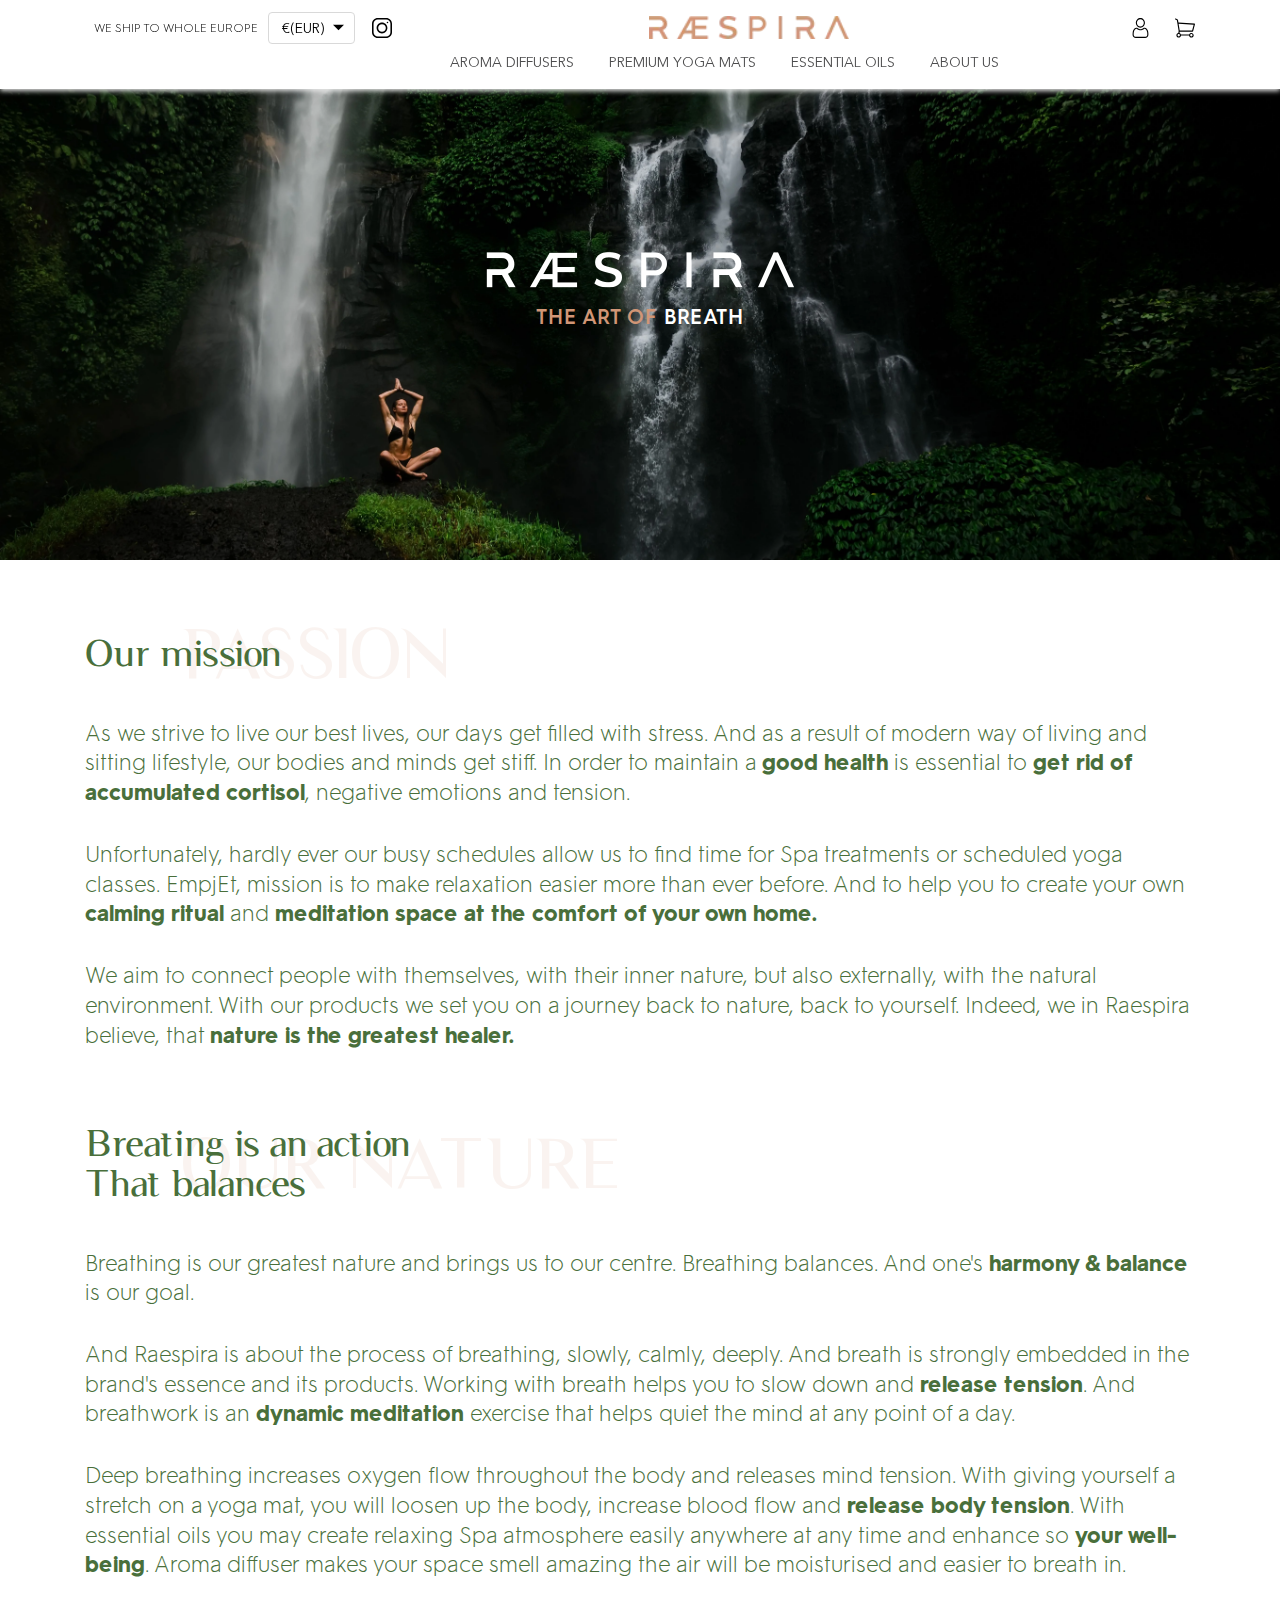
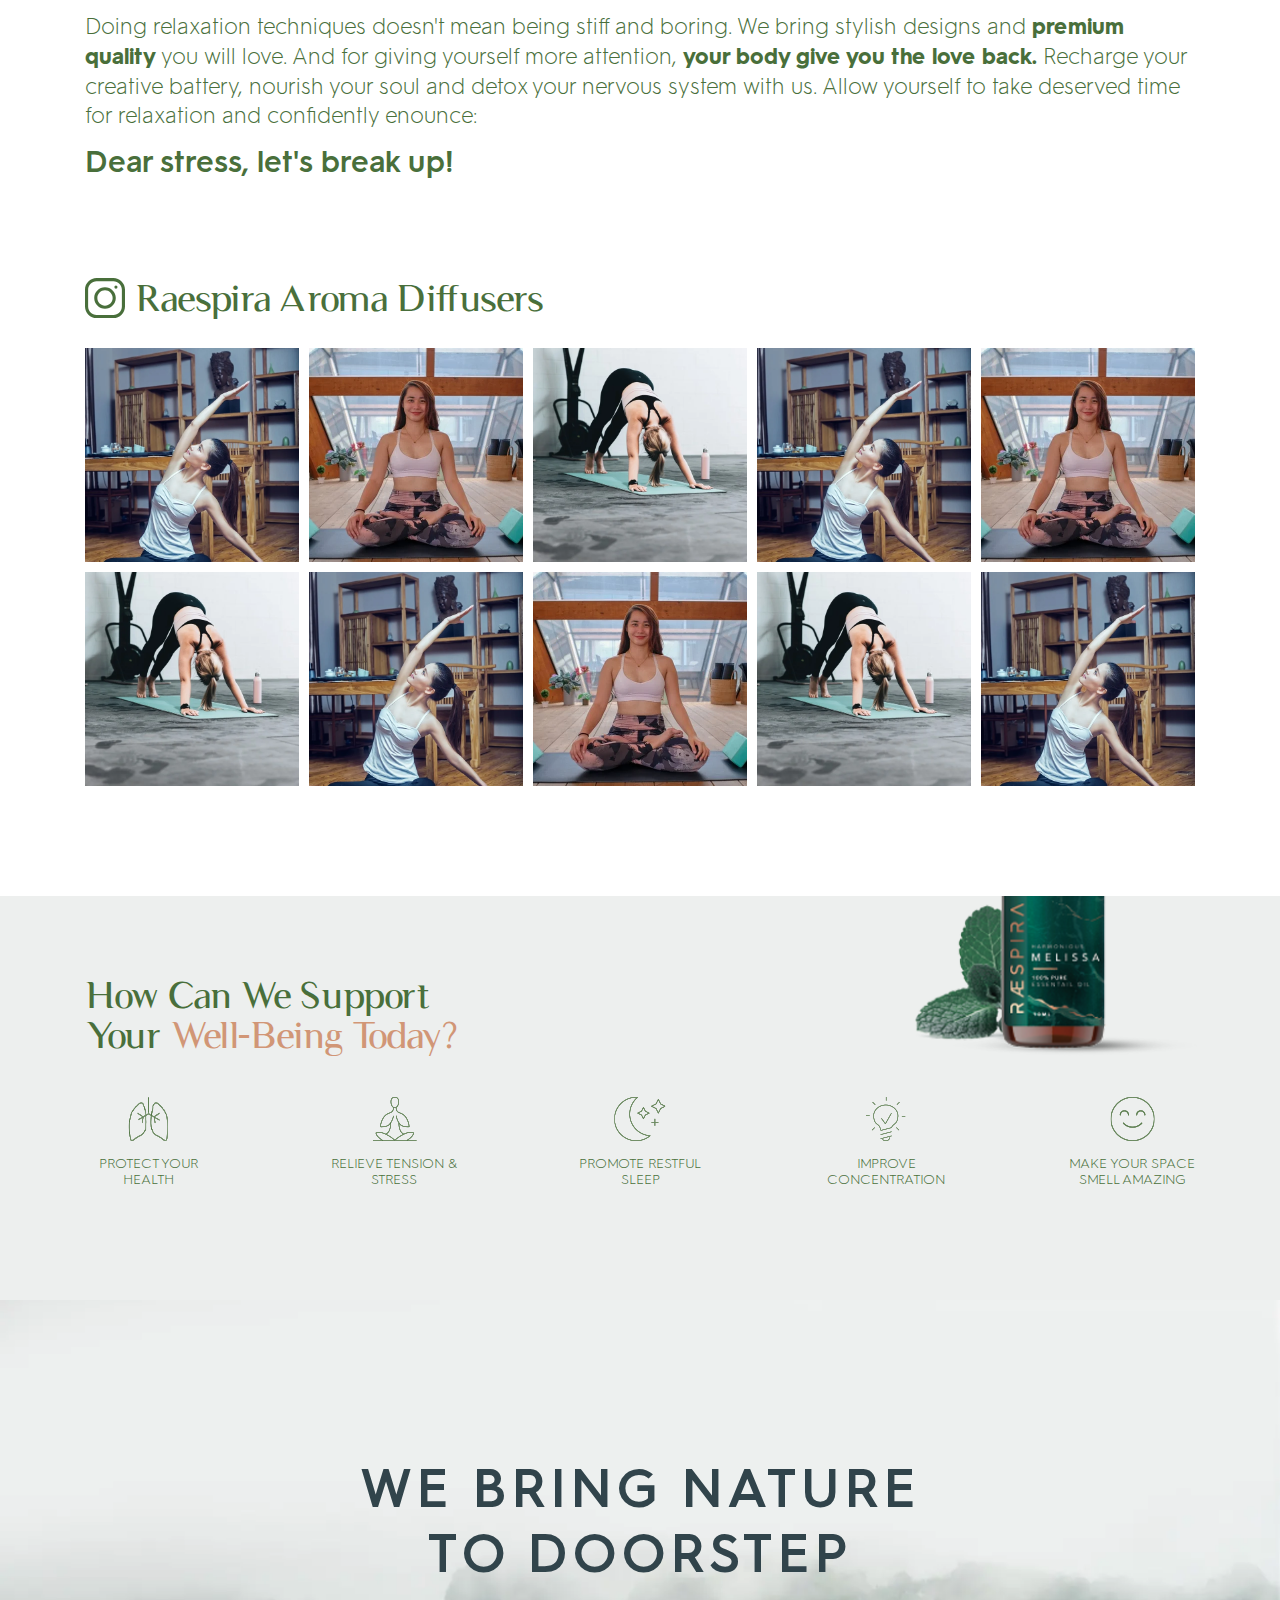
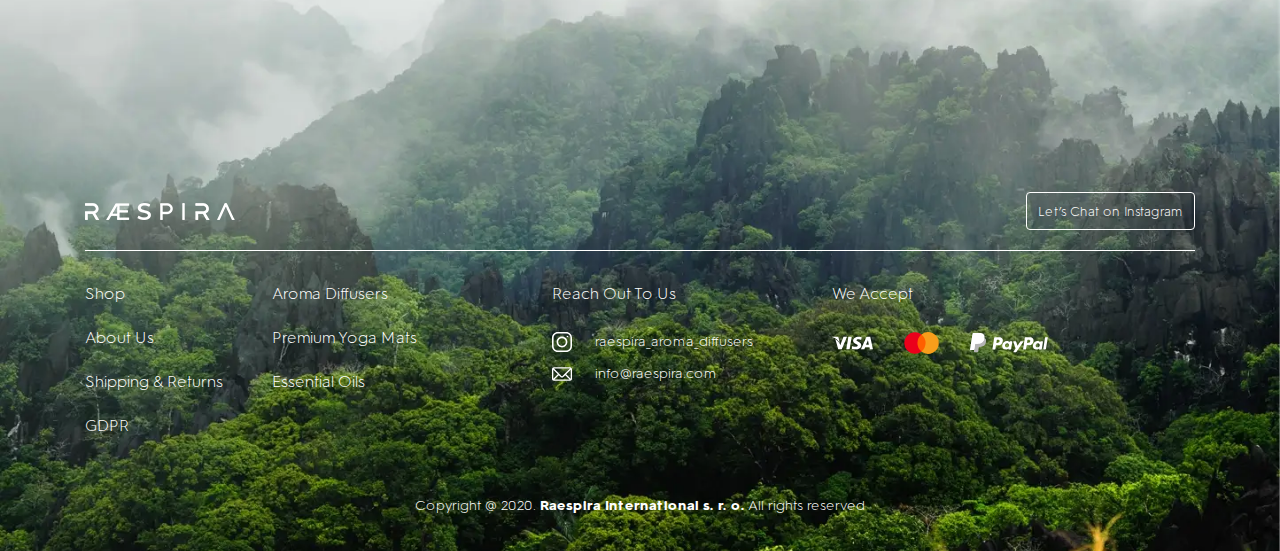
==== commit 36b13548: "add page404" ====
--- a/about-us.html
+++ b/about-us.html
@@ -13,78 +13,118 @@
 	<body>
 		<div class="top-line">
 	<div class="top-line__body container">
-		<div class="top-line__logo logo">
-			<a href="#">
-				<img src="img/logo/logo-raespira-copper.png" alt="logo">
-			</a>
+		<div class="top-line__row top-line__row_1">
+			<div class="top-line__action action">
+				<ul class="action__list">				
+					 <li>
+						<span>we ship to whole europe</span>
+						<form action="/" class="currency">
+							<select name="currency" id="currency" class="currency__select">
+								<option  value="EUR" selected>€(EUR)</option>
+								<option  value="USD">$(USD)</option>
+							</select>
+						</form>
+					</li>
+					<li>
+						<a href="#" class="action__icon">
+							<span>
+								<img src="img/icons/instagramBlack.svg" alt="bag"> 
+							</span>
+						</a>
+					</li>
+				</ul>
+			</div>
+
+			<div class="top-line__logo logo">
+				<a href="#">
+					
+					<picture>
+					  <source type="image/webp" srcset="img/logo/logo-raespira-copper.webp"> 
+					  <img src="img/logo/logo-raespira-copper.png" alt="logo">
+					</picture>
+				</a>
+			</div>
+			<div class="top-line__action action">
+				<ul class="action__list">
+					<!-- 				<li>
+										<form action="/" class="form-search">
+											<input id="search" type="text" class="form-search__input">
+											<label for="search" class="form-search__label">
+												<span>
+													<img src="img/icons/search.svg" alt="search">
+												</span>
+											</label>
+											<button type="submit" class="form-search__submit">
+												<span>
+													<img src="img/icons/search.svg" alt="submit">
+												</span>
+											</button>
+										</form>
+									</li>
+					 -->				
+					 <li>
+						<a href="#" class="action__icon">
+							<span>
+								<img src="img/icons/user.svg" alt="user">
+							</span>
+						</a>
+					</li>
+					<li>
+						<a href="#" class="action__icon">
+							<span>
+								<img src="img/icons/basket-black.svg" alt="bag"> 
+							</span>
+						</a>
+					</li>
+					<li>
+						<div class="top-line__burger burger-wrap">
+							<div class="burger" data-activEl="menu">
+								<span></span>
+								<span></span>
+								<span></span>
+								<span></span>
+							</div>
+						</div>
+					</li>
+				</ul>
+			</div>
 		</div>
-		<nav class="top-line__menu menu">
-			<ul class="menu__list">
-				<li>
-					<a href="#" class="menu__link">Shop</a>
-				</li>
-				<li>
-					<a href="#" class="menu__link">Raespira</a>
-				</li>
-				
-				<li>
-					<a href="#" class="menu__link">The Art of Breath</a>
-				</li>
-			</ul>
-		</nav>
-		<div class="top-line__action action">
-			<ul class="action__list">
-				<li>
-					<form action="/" class="form-search">
-						<input id="search" type="text" class="form-search__input">
-						<label for="search" class="form-search__label">
-							<span>
-								<img src="img/icons/search.svg" alt="search">
-							</span>
-						</label>
-						<button type="submit" class="form-search__submit">
-							<span>
-								<img src="img/icons/search.svg" alt="submit">
-							</span>
-						</button>
-					</form>
-				</li>
-				<li>
-					<a href="#" class="action__icon">
-						<span>
-							<img src="img/icons/user.svg" alt="user">
-						</span>
-					</a>
-				</li>
-				<li>
-					<a href="#" class="action__icon">
-						<span>
-							<img src="img/icons/shopping-bag.svg" alt="bag">
-						</span>
-					</a>
-				</li>
-				<li>
-					<div class="top-line__burger burger-wrap">
-						<div class="burger" data-activEl="menu">
-							<span></span>
-							<span></span>
-							<span></span>
-							<span></span>
-						</div>
-					</div>
-				</li>
-			</ul>
+		<div class="top-line__row top-line__row_2">
+			<nav class="top-line__menu menu">
+				<ul class="menu__list">
+					<li>
+						<a href="#" class="menu__link">Aroma Diffusers</a>
+					</li>
+					<li>
+						<a href="#" class="menu__link">Premium Yoga Mats</a>
+					</li>
+					
+					<li>
+						<a href="#" class="menu__link">Essential Oils</a>
+					</li>
+					<li>
+						<a href="#" class="menu__link">About us</a>
+					</li>
+				</ul>
+			</nav>
 		</div>
 	</div>
 </div>
 		<div class="wrapper about-us">
 			<header class="hero">
 				<div class="hero__img ibg">
-					<img src="img/abou-us/about-us-bg.jpg" alt="bg">
+					<picture>
+					  <source type="image/webp" srcset="img/abou-us/bg-min.webp"> 
+					  <img src="img/abou-us/bg-min.jpg" alt="bg">
+					</picture>
 				</div>
 				<div class="hero__body container">
 					<div class="hero__logo">
-						<img src="img/logo/logo-big.png" alt="logo">
+						
+						<picture>
+						  <source type="image/webp" srcset="img/logo/logo-big.webp"> 
+						  <img src="img/logo/logo-big.png" alt="logo">
+						</picture>
 					</div>
 					<h1 class="hero__title">
 						THE ART OF <span>BREATH</span>
@@ -104,7 +144,7 @@
 						<p>
 							We aim to connect people with themselves, with their inner nature, but also externally, with the natural environment. With our products we set you on a journey back to nature, back to yourself. Indeed, we in Raespira believe, that <strong>nature is the greatest healer. </strong>
 						</p>
-						<h2>Breating is an action That balances <div>Our Nature</div></h2>
+						<h2>Breating is an action <br> That balances <div>Our Nature</div></h2>
 						<p>
 							Breathing is our greatest nature and brings us to our centre. Breathing balances. And one's <strong>harmony & balance</strong> is our goal. 
 						</p>
@@ -122,14 +162,116 @@
 							Dear stress, let's break up! 
 						</h3>
 						<figure>
-							<img src="img/abou-us/img.png" alt="img">
+							
+<!-- 							<picture>
+							  <source type="image/webp" srcset="img/abou-us/img.webp"> 
+							  <img src="img/abou-us/img.png" alt="img">
+							</picture> -->
 						</figure>
 					</div>
 				</section>
+
+				<section class="instagram-block">
+					<div class="container">
+						<div class="instagram-block__head">
+							<h2 class="instagram-block__title title-2">
+								<a href="#">
+									<span>
+										<img src="img/icons/instagramGreen.svg" alt="instagram">
+									</span>
+									raespira aroma diffusers
+								</a>
+							</h2>
+						</div>
+						<ul class="instagram-block__list">
+							<li>
+								<a class="instagram-block__item" href="#">
+									<picture>
+									  <source type="image/webp" srcset="img/instagrma/01.webp"> 
+									  <img src="img/instagrma/01.jpg" alt="img">
+									</picture>
+								</a>
+							</li>
+							<li>
+								<a class="instagram-block__item" href="#">
+									<picture>
+									  <source type="image/webp" srcset="img/instagrma/02.webp"> 
+									  <img src="img/instagrma/02.jpg" alt="img">
+									</picture>
+								</a>
+							</li>
+							<li>
+								<a class="instagram-block__item" href="#">
+									<picture>
+									  <source type="image/webp" srcset="img/instagrma/03.webp"> 
+									  <img src="img/instagrma/03.jpg" alt="img">
+									</picture>
+								</a>
+							</li>
+							<li>
+								<a class="instagram-block__item" href="#">
+									<picture>
+									  <source type="image/webp" srcset="img/instagrma/01.webp"> 
+									  <img src="img/instagrma/01.jpg" alt="img">
+									</picture>
+								</a>
+							</li>
+							<li>
+								<a class="instagram-block__item" href="#">
+									<picture>
+									  <source type="image/webp" srcset="img/instagrma/02.webp"> 
+									  <img src="img/instagrma/02.jpg" alt="img">
+									</picture>
+								</a>
+							</li>
+							<li>
+								<a class="instagram-block__item" href="#">
+									<picture>
+									  <source type="image/webp" srcset="img/instagrma/03.webp"> 
+									  <img src="img/instagrma/03.jpg" alt="img">
+									</picture>
+								</a>
+							</li>
+							<li>
+								<a class="instagram-block__item" href="#">
+									<picture>
+									  <source type="image/webp" srcset="img/instagrma/01.webp"> 
+									  <img src="img/instagrma/01.jpg" alt="img">
+									</picture>
+								</a>
+							</li>
+							<li>
+								<a class="instagram-block__item" href="#">
+									<picture>
+									  <source type="image/webp" srcset="img/instagrma/02.webp"> 
+									  <img src="img/instagrma/02.jpg" alt="img">
+									</picture>
+								</a>
+							</li>
+							<li>
+								<a class="instagram-block__item" href="#">
+									<picture>
+									  <source type="image/webp" srcset="img/instagrma/03.webp"> 
+									  <img src="img/instagrma/03.jpg" alt="img">
+									</picture>
+								</a>
+							</li>
+							<li>
+								<a class="instagram-block__item" href="#">
+									<picture>
+									  <source type="image/webp" srcset="img/instagrma/01.webp"> 
+									  <img src="img/instagrma/01.jpg" alt="img">
+									</picture>
+								</a>
+							</li>
+						</ul>
+					</div>
+				</section>
+
 				<section class="benefit">
 					<div class="container">
 						<h2 class="benefit__title title-2">
-							How Can We Support
+							How Can We Support <br>
 							Your <span>Well-Being Today?</span>
 						</h2>
 						<ul class="benefit__list">
@@ -282,12 +424,16 @@
 			</main>
 			<footer class="footer">	
 	<div class="footer__bg ibg">
-		<img src="img/footer/footer-bg.jpg" alt="">
+		
+		<picture>
+		  <source type="image/webp" srcset="img/footer/footer-bg.webp"> 
+		  <img src="img/footer/footer-bg.jpg" alt="bg">
+		</picture>
 	</div>
 	<div class="container">
 		<div class="footer__title">
 			We Bring Nature 
-			to Your Doorstep
+			to Doorstep
 		</div>
 		<div class="footer__content">
 			<div class="footer__row footer__row_1">
@@ -302,12 +448,14 @@
 				<div class="footer__column footer__column_1">
 					<div class="footer__title-link"><a href="#">Shop</a></div>
 					<div class="footer__title-link"><a href="#">About Us</a></div>
-					<div class="footer__title-link"><a href="#">Blog</a></div>
+					<div class="footer__title-link"><a href="#">Shipping & Returns</a></div>
+					<div class="footer__title-link"><a href="#">GDPR</a></div>
+
 				</div>
 				<div class="footer__column footer__column_2">
-					<div class="footer__title-link"><a href="#">Shipping & Returns</a></div>
-					<div class="footer__title-link"><a href="#">Press & Media</a></div>
-					<div class="footer__title-link"><a href="#">GDPR</a></div>
+					<div class="footer__title-link"><a href="#">aroma diffusers</a></div>
+					<div class="footer__title-link"><a href="#">premium yoga mats</a></div>
+					<div class="footer__title-link"><a href="#">essential oils</a></div>
 				</div>
 
 				<div class="footer__column footer__column_3">
@@ -320,8 +468,8 @@
 							raespira_aroma_diffusers
 						</a>
 					</div>
-					<div class="footer__social-link">
-						<a href="#">
+					<div class="footer__social-link footer__social-link_mail">
+						<a href="mailto:info@raespira.com"> 
 							<span>
 								<img src="img/icons/mail-letter-svgrepo-com.svg" alt="letter">
 							</span>
@@ -353,22 +501,28 @@
 	</div>
 </footer>
 		</div>
-		<div class="popup">
-	<div class="popup__content">
-		<div class="popup__body">
-			<div class="popup__close"></div>
+		<div class="popup" id="popup">
+	<div class="popup_body">
+		<div class="popup_content">
+			<div class="popup__column popup__column_1">
+				<img src="img/popup/Bitmap.png" alt="img">
+			</div>
+			<div class="popup__column popup__column_2">
+				<h1>Hello!</h1>
+				<p>Is it me who you are looking for?</p>
+				<hr>
+				<h2>Sweet Orange</h2>
+				<p>Sweet, mood uplifting, relieves tension, brings you peace and happiness</p>
+				<a href="#" class="btn-buy">
+					I love it 
+					<span>
+						<img src="img/icons/basket.svg" alt="icon">
+					</span>
+				</a>
+			</div>
 		</div>
 	</div>
 </div>
-<div class="popup popup_video">
-	<div class="popup__content">
-		<div class="popup__body">
-			<div class="popup__close popup__close_video"></div>
-			<div class="popup__video _video"></div>
-		</div>
-	</div>
-</div>
-
 		
 <script src="js/vendors.min.js"></script>
 <script src="js/app.js"></script>
--- a/css/style.min.css
+++ b/css/style.min.css
@@ -1 +1 @@
-@font-face{font-family:"3satHurme";font-display:swap;src:url(../fonts/3satHurme-Bold.woff) format("woff"),url(../fonts/3satHurme-Bold.woff2) format("woff2");font-weight:700;font-style:normal}@font-face{font-family:"3satHurme";font-display:swap;src:url(../fonts/3satHurme-Light.woff) format("woff"),url(../fonts/3satHurme-Light.woff2) format("woff2");font-weight:300;font-style:normal}@font-face{font-family:"3satHurme-SemiBold";font-display:swap;src:url(../fonts/3satHurme-SemiBold.woff) format("woff"),url(../fonts/3satHurme-SemiBold.woff2) format("woff2");font-weight:700;font-style:normal}@font-face{font-family:AvenirNextCyr;font-display:swap;src:url(../fonts/AvenirNextCyr-Bold.woff) format("woff"),url(../fonts/AvenirNextCyr-Bold.woff2) format("woff2");font-weight:700;font-style:normal}@font-face{font-family:AvenirNextCyr;font-display:swap;src:url(../fonts/AvenirNextCyr-Light.woff) format("woff"),url(../fonts/AvenirNextCyr-Light.woff2) format("woff2");font-weight:300;font-style:normal}@font-face{font-family:AvenirNextCyr;font-display:swap;src:url(../fonts/AvenirNextCyr-Medium.woff) format("woff"),url(../fonts/AvenirNextCyr-Medium.woff2) format("woff2");font-weight:500;font-style:normal}@font-face{font-family:AvenirNextCyr;font-display:swap;src:url(../fonts/AvenirNextCyr-Regular.woff) format("woff"),url(../fonts/AvenirNextCyr-Regular.woff2) format("woff2");font-weight:400;font-style:normal}@font-face{font-family:AvenirNextCyr;font-display:swap;src:url(../fonts/AvenirNextCyr-Thin.woff) format("woff"),url(../fonts/AvenirNextCyr-Thin.woff2) format("woff2");font-weight:100;font-style:normal}@font-face{font-family:Luxia-Display;font-display:swap;src:url(../fonts/Luxia-Display.woff) format("woff"),url(../fonts/Luxia-Display.woff2) format("woff2");font-weight:400;font-style:normal}@font-face{font-family:MyriadPro;font-display:swap;src:url(../fonts/MyriadPro-Black.woff) format("woff"),url(../fonts/MyriadPro-Black.woff2) format("woff2");font-weight:900;font-style:normal}@font-face{font-family:MyriadPro;font-display:swap;src:url(../fonts/MyriadPro-Bold.woff) format("woff"),url(../fonts/MyriadPro-Bold.woff2) format("woff2");font-weight:700;font-style:normal}@font-face{font-family:MyriadPro;font-display:swap;src:url(../fonts/MyriadPro-Light.woff) format("woff"),url(../fonts/MyriadPro-Light.woff2) format("woff2");font-weight:300;font-style:normal}@font-face{font-family:MyriadPro;font-display:swap;src:url(../fonts/MyriadPro-Regular.woff) format("woff"),url(../fonts/MyriadPro-Regular.woff2) format("woff2");font-weight:400;font-style:normal}/*! normalize.css v8.0.1 | MIT License | github.com/necolas/normalize.css */html{line-height:1.15;-webkit-text-size-adjust:100%}body{margin:0}main{display:block}h1{font-size:2em;margin:.67em 0}hr{-webkit-box-sizing:content-box;box-sizing:content-box;height:0;overflow:visible}pre{font-family:monospace,monospace;font-size:1em}a{background-color:transparent}abbr[title]{border-bottom:none;text-decoration:underline;-webkit-text-decoration:underline dotted;text-decoration:underline dotted}b,strong{font-weight:bolder}code,kbd,samp{font-family:monospace,monospace;font-size:1em}small{font-size:80%}sub,sup{font-size:75%;line-height:0;position:relative;vertical-align:baseline}sub{bottom:-.25em}sup{top:-.5em}img{border-style:none}button,input,optgroup,select,textarea{font-family:inherit;font-size:100%;line-height:1.15;margin:0}button,input{overflow:visible}button,select{text-transform:none}[type=button],[type=reset],[type=submit],button{-webkit-appearance:button}[type=button]::-moz-focus-inner,[type=reset]::-moz-focus-inner,[type=submit]::-moz-focus-inner,button::-moz-focus-inner{border-style:none;padding:0}[type=button]:-moz-focusring,[type=reset]:-moz-focusring,[type=submit]:-moz-focusring,button:-moz-focusring{outline:1px dotted ButtonText}fieldset{padding:.35em .75em .625em}legend{-webkit-box-sizing:border-box;box-sizing:border-box;color:inherit;display:table;max-width:100%;padding:0;white-space:normal}progress{vertical-align:baseline}textarea{overflow:auto}[type=checkbox],[type=radio]{-webkit-box-sizing:border-box;box-sizing:border-box;padding:0}[type=number]::-webkit-inner-spin-button,[type=number]::-webkit-outer-spin-button{height:auto}[type=search]{-webkit-appearance:textfield;outline-offset:-2px}[type=search]::-webkit-search-decoration{-webkit-appearance:none}::-webkit-file-upload-button{-webkit-appearance:button;font:inherit}details{display:block}summary{display:list-item}template{display:none}[hidden]{display:none}@font-face{font-family:icomoon;src:url(../fonts/icomoon.eot?6hgi5i);src:url(../fonts/icomoon.eot?6hgi5i#iefix) format("embedded-opentype"),url(../fonts/icomoon.ttf?6hgi5i) format("truetype"),url(../fonts/icomoon.woff?6hgi5i) format("woff"),url(../fonts/icomoon.svg?6hgi5i#icomoon) format("svg");font-weight:400;font-style:normal;font-display:block}[class*=" icon-"],[class^=icon-]{font-family:icomoon!important;speak:never;font-style:normal;font-weight:400;font-variant:normal;text-transform:none;line-height:1;-webkit-font-smoothing:antialiased;-moz-osx-font-smoothing:grayscale}.icon-pause_circle_filled:before{content:"\e902"}.icon-play_circle_filled:before{content:"\e901"}.icon-arrow-right:before{content:"\e900"}*{padding:0;margin:0;border:0}*,:after,:before{-webkit-box-sizing:border-box;box-sizing:border-box}:active,:focus{outline:0}a:active,a:focus{outline:0}aside,footer,header,nav,section{display:block}html{font-size:10px}body,html{height:100%;min-width:320px;margin:0 auto}body{line-height:1;font-family:"3satHurme",sans-serif;-ms-text-size-adjust:100%;-moz-text-size-adjust:100%;-webkit-text-size-adjust:100%;color:#000;font-size:1.6rem;opacity:0;-webkit-transition:opacity .8s ease;-o-transition:opacity .8s ease;transition:opacity .8s ease}body.lock{overflow:hidden}body.is-load{opacity:1}button,input,textarea{font-family:"3satHurme",sans-serif}input::-ms-clear{display:none}button{cursor:pointer}button::-moz-focus-inner{padding:0;border:0}a,a:visited{text-decoration:none}a:hover{text-decoration:none}ul li{list-style:none}img{vertical-align:top}strong{font-weight:700}.center{text-align:center}.wrapper{margin-top:60px;width:100%;min-height:100%;overflow:hidden}.container{max-width:1140px;margin:0 auto;padding:0 15px}.ibg{position:relative}.ibg img{position:absolute;width:100%;height:100%;top:0;left:0;-o-object-fit:cover;object-fit:cover}.logo{max-width:165px;width:100%}.logo img{width:100%}.title-2{color:#496f3b;font-family:Luxia-Display,sans-serif;font-size:36px;font-weight:400;line-height:1.1em;position:relative}.title-2>div{position:absolute;top:50%;left:95px;opacity:.1;color:#d19676;font-family:Luxia-Display,sans-serif;font-size:67px;font-weight:400;text-transform:uppercase;white-space:nowrap;-webkit-transform:translateY(-50%);-ms-transform:translateY(-50%);transform:translateY(-50%);z-index:-1;line-height:1em}.title-2>span{color:#d19676}.btn-default{display:inline-block;color:#fff;font-family:"3satHurme",sans-serif;font-size:16px;font-weight:400;padding:.612em 1.687em;border-radius:4px;border:1px solid #fff;-webkit-transition:all .2s ease;-o-transition:all .2s ease;transition:all .2s ease}.text-content h2{color:#496f3b;font-family:Luxia-Display,sans-serif;font-size:36px;font-weight:400;line-height:1.1em;margin-bottom:1.28em;max-width:350px;position:relative}.text-content h2>div{position:absolute;top:50%;left:95px;opacity:.1;color:#d19676;font-family:Luxia-Display,sans-serif;font-size:67px;font-weight:400;text-transform:uppercase;white-space:nowrap;-webkit-transform:translateY(-50%);-ms-transform:translateY(-50%);transform:translateY(-50%);z-index:-1;line-height:1em}.text-content h3{color:#496f3b;font-family:"3satHurme-SemiBold",sans-serif;font-size:30px;font-weight:400;line-height:1.1em}.text-content p{color:#496f3b;font-size:22px;font-weight:300;line-height:1.35em;margin-bottom:1.46em}.text-content p~h2{margin-top:2.03em}.text-content p~h3{margin-top:-.6em}.text-content figure{display:block;text-align:center;margin:20px 0 30px}.text-content figure img{max-width:100%}@font-face{font-family:swiper-icons;src:url("data:application/font-woff;charset=utf-8;base64, [base64]//wADZ2x5ZgAAAywAAADMAAAD2MHtryVoZWFkAAABbAAAADAAAAA2E2+eoWhoZWEAAAGcAAAAHwAAACQC9gDzaG10eAAAAigAAAAZAAAArgJkABFsb2NhAAAC0AAAAFoAAABaFQAUGG1heHAAAAG8AAAAHwAAACAAcABAbmFtZQAAA/gAAAE5AAACXvFdBwlwb3N0AAAFNAAAAGIAAACE5s74hXjaY2BkYGAAYpf5Hu/j+W2+MnAzMYDAzaX6QjD6/4//Bxj5GA8AuRwMYGkAPywL13jaY2BkYGA88P8Agx4j+/8fQDYfA1AEBWgDAIB2BOoAeNpjYGRgYNBh4GdgYgABEMnIABJzYNADCQAACWgAsQB42mNgYfzCOIGBlYGB0YcxjYGBwR1Kf2WQZGhhYGBiYGVmgAFGBiQQkOaawtDAoMBQxXjg/wEGPcYDDA4wNUA2CCgwsAAAO4EL6gAAeNpj2M0gyAACqxgGNWBkZ2D4/wMA+xkDdgAAAHjaY2BgYGaAYBkGRgYQiAHyGMF8FgYHIM3DwMHABGQrMOgyWDLEM1T9/w8UBfEMgLzE////P/5//f/V/xv+r4eaAAeMbAxwIUYmIMHEgKYAYjUcsDAwsLKxc3BycfPw8jEQA/[base64]/uznmfPFBNODM2K7MTQ45YEAZqGP81AmGGcF3iPqOop0r1SPTaTbVkfUe4HXj97wYE+yNwWYxwWu4v1ugWHgo3S1XdZEVqWM7ET0cfnLGxWfkgR42o2PvWrDMBSFj/IHLaF0zKjRgdiVMwScNRAoWUoH78Y2icB/yIY09An6AH2Bdu/UB+yxopYshQiEvnvu0dURgDt8QeC8PDw7Fpji3fEA4z/PEJ6YOB5hKh4dj3EvXhxPqH/SKUY3rJ7srZ4FZnh1PMAtPhwP6fl2PMJMPDgeQ4rY8YT6Gzao0eAEA409DuggmTnFnOcSCiEiLMgxCiTI6Cq5DZUd3Qmp10vO0LaLTd2cjN4fOumlc7lUYbSQcZFkutRG7g6JKZKy0RmdLY680CDnEJ+UMkpFFe1RN7nxdVpXrC4aTtnaurOnYercZg2YVmLN/d/gczfEimrE/fs/bOuq29Zmn8tloORaXgZgGa78yO9/cnXm2BpaGvq25Dv9S4E9+5SIc9PqupJKhYFSSl47+Qcr1mYNAAAAeNptw0cKwkAAAMDZJA8Q7OUJvkLsPfZ6zFVERPy8qHh2YER+3i/BP83vIBLLySsoKimrqKqpa2hp6+jq6RsYGhmbmJqZSy0sraxtbO3sHRydnEMU4uR6yx7JJXveP7WrDycAAAAAAAH//wACeNpjYGRgYOABYhkgZgJCZgZNBkYGLQZtIJsFLMYAAAw3ALgAeNolizEKgDAQBCchRbC2sFER0YD6qVQiBCv/H9ezGI6Z5XBAw8CBK/m5iQQVauVbXLnOrMZv2oLdKFa8Pjuru2hJzGabmOSLzNMzvutpB3N42mNgZGBg4GKQYzBhYMxJLMlj4GBgAYow/P/PAJJhLM6sSoWKfWCAAwDAjgbRAAB42mNgYGBkAIIbCZo5IPrmUn0hGA0AO8EFTQAA") format("woff");font-weight:400;font-style:normal}:root{--swiper-theme-color:#007aff}.swiper-container{margin-left:auto;margin-right:auto;position:relative;overflow:hidden;list-style:none;padding:0;z-index:1}.swiper-container-vertical>.swiper-wrapper{-webkit-box-orient:vertical;-webkit-box-direction:normal;-ms-flex-direction:column;flex-direction:column}.swiper-wrapper{position:relative;width:100%;height:100%;z-index:1;display:-webkit-box;display:-ms-flexbox;display:flex;-webkit-transition-property:-webkit-transform;transition-property:-webkit-transform;-o-transition-property:transform;transition-property:transform;transition-property:transform,-webkit-transform;-webkit-box-sizing:content-box;box-sizing:content-box}.swiper-container-android .swiper-slide,.swiper-wrapper{-webkit-transform:translate3d(0,0,0);transform:translate3d(0,0,0)}.swiper-container-multirow>.swiper-wrapper{-ms-flex-wrap:wrap;flex-wrap:wrap}.swiper-container-multirow-column>.swiper-wrapper{-ms-flex-wrap:wrap;flex-wrap:wrap;-webkit-box-orient:vertical;-webkit-box-direction:normal;-ms-flex-direction:column;flex-direction:column}.swiper-container-free-mode>.swiper-wrapper{-webkit-transition-timing-function:ease-out;-o-transition-timing-function:ease-out;transition-timing-function:ease-out;margin:0 auto}.swiper-slide{-ms-flex-negative:0;flex-shrink:0;width:100%;height:100%;position:relative;-webkit-transition-property:-webkit-transform;transition-property:-webkit-transform;-o-transition-property:transform;transition-property:transform;transition-property:transform,-webkit-transform}.swiper-slide-invisible-blank{visibility:hidden}.swiper-container-autoheight,.swiper-container-autoheight .swiper-slide{height:auto}.swiper-container-autoheight .swiper-wrapper{-webkit-box-align:start;-ms-flex-align:start;align-items:flex-start;-webkit-transition-property:height,-webkit-transform;transition-property:height,-webkit-transform;-o-transition-property:transform,height;transition-property:transform,height;transition-property:transform,height,-webkit-transform}.swiper-container-3d{-webkit-perspective:1200px;perspective:1200px}.swiper-container-3d .swiper-cube-shadow,.swiper-container-3d .swiper-slide,.swiper-container-3d .swiper-slide-shadow-bottom,.swiper-container-3d .swiper-slide-shadow-left,.swiper-container-3d .swiper-slide-shadow-right,.swiper-container-3d .swiper-slide-shadow-top,.swiper-container-3d .swiper-wrapper{-webkit-transform-style:preserve-3d;transform-style:preserve-3d}.swiper-container-3d .swiper-slide-shadow-bottom,.swiper-container-3d .swiper-slide-shadow-left,.swiper-container-3d .swiper-slide-shadow-right,.swiper-container-3d .swiper-slide-shadow-top{position:absolute;left:0;top:0;width:100%;height:100%;pointer-events:none;z-index:10}.swiper-container-3d .swiper-slide-shadow-left{background-image:-webkit-gradient(linear,right top,left top,from(rgba(0,0,0,.5)),to(rgba(0,0,0,0)));background-image:-o-linear-gradient(right,rgba(0,0,0,.5),rgba(0,0,0,0));background-image:linear-gradient(to left,rgba(0,0,0,.5),rgba(0,0,0,0))}.swiper-container-3d .swiper-slide-shadow-right{background-image:-webkit-gradient(linear,left top,right top,from(rgba(0,0,0,.5)),to(rgba(0,0,0,0)));background-image:-o-linear-gradient(left,rgba(0,0,0,.5),rgba(0,0,0,0));background-image:linear-gradient(to right,rgba(0,0,0,.5),rgba(0,0,0,0))}.swiper-container-3d .swiper-slide-shadow-top{background-image:-webkit-gradient(linear,left bottom,left top,from(rgba(0,0,0,.5)),to(rgba(0,0,0,0)));background-image:-o-linear-gradient(bottom,rgba(0,0,0,.5),rgba(0,0,0,0));background-image:linear-gradient(to top,rgba(0,0,0,.5),rgba(0,0,0,0))}.swiper-container-3d .swiper-slide-shadow-bottom{background-image:-webkit-gradient(linear,left top,left bottom,from(rgba(0,0,0,.5)),to(rgba(0,0,0,0)));background-image:-o-linear-gradient(top,rgba(0,0,0,.5),rgba(0,0,0,0));background-image:linear-gradient(to bottom,rgba(0,0,0,.5),rgba(0,0,0,0))}.swiper-container-css-mode>.swiper-wrapper{overflow:auto;scrollbar-width:none;-ms-overflow-style:none}.swiper-container-css-mode>.swiper-wrapper::-webkit-scrollbar{display:none}.swiper-container-css-mode>.swiper-wrapper>.swiper-slide{scroll-snap-align:start start}.swiper-container-horizontal.swiper-container-css-mode>.swiper-wrapper{-ms-scroll-snap-type:x mandatory;scroll-snap-type:x mandatory}.swiper-container-vertical.swiper-container-css-mode>.swiper-wrapper{-ms-scroll-snap-type:y mandatory;scroll-snap-type:y mandatory}:root{--swiper-navigation-size:44px}.swiper-button-next,.swiper-button-prev{position:absolute;top:50%;width:calc(var(--swiper-navigation-size)/ 44 * 27);height:var(--swiper-navigation-size);margin-top:calc(-1 * var(--swiper-navigation-size)/ 2);z-index:10;cursor:pointer;display:-webkit-box;display:-ms-flexbox;display:flex;-webkit-box-align:center;-ms-flex-align:center;align-items:center;-webkit-box-pack:center;-ms-flex-pack:center;justify-content:center;color:var(--swiper-navigation-color,var(--swiper-theme-color))}.swiper-button-next.swiper-button-disabled,.swiper-button-prev.swiper-button-disabled{opacity:.35;cursor:auto;pointer-events:none}.swiper-button-next:after,.swiper-button-prev:after{font-family:swiper-icons;font-size:var(--swiper-navigation-size);text-transform:none!important;letter-spacing:0;text-transform:none;font-variant:initial;line-height:1}.swiper-button-prev,.swiper-container-rtl .swiper-button-next{left:10px;right:auto}.swiper-button-prev:after,.swiper-container-rtl .swiper-button-next:after{content:'prev'}.swiper-button-next,.swiper-container-rtl .swiper-button-prev{right:10px;left:auto}.swiper-button-next:after,.swiper-container-rtl .swiper-button-prev:after{content:'next'}.swiper-button-next.swiper-button-white,.swiper-button-prev.swiper-button-white{--swiper-navigation-color:#ffffff}.swiper-button-next.swiper-button-black,.swiper-button-prev.swiper-button-black{--swiper-navigation-color:#000000}.swiper-button-lock{display:none}.swiper-pagination{position:absolute;text-align:center;-webkit-transition:.3s opacity;-o-transition:.3s opacity;transition:.3s opacity;-webkit-transform:translate3d(0,0,0);transform:translate3d(0,0,0);z-index:10}.swiper-pagination.swiper-pagination-hidden{opacity:0}.swiper-container-horizontal>.swiper-pagination-bullets,.swiper-pagination-custom,.swiper-pagination-fraction{bottom:10px;left:0;width:100%}.swiper-pagination-bullets-dynamic{overflow:hidden;font-size:0}.swiper-pagination-bullets-dynamic .swiper-pagination-bullet{-webkit-transform:scale(.33);-ms-transform:scale(.33);transform:scale(.33);position:relative}.swiper-pagination-bullets-dynamic .swiper-pagination-bullet-active{-webkit-transform:scale(1);-ms-transform:scale(1);transform:scale(1)}.swiper-pagination-bullets-dynamic .swiper-pagination-bullet-active-main{-webkit-transform:scale(1);-ms-transform:scale(1);transform:scale(1)}.swiper-pagination-bullets-dynamic .swiper-pagination-bullet-active-prev{-webkit-transform:scale(.66);-ms-transform:scale(.66);transform:scale(.66)}.swiper-pagination-bullets-dynamic .swiper-pagination-bullet-active-prev-prev{-webkit-transform:scale(.33);-ms-transform:scale(.33);transform:scale(.33)}.swiper-pagination-bullets-dynamic .swiper-pagination-bullet-active-next{-webkit-transform:scale(.66);-ms-transform:scale(.66);transform:scale(.66)}.swiper-pagination-bullets-dynamic .swiper-pagination-bullet-active-next-next{-webkit-transform:scale(.33);-ms-transform:scale(.33);transform:scale(.33)}.swiper-pagination-bullet{width:8px;height:8px;display:inline-block;border-radius:100%;background:#000;opacity:.2}button.swiper-pagination-bullet{border:none;margin:0;padding:0;-webkit-box-shadow:none;box-shadow:none;-webkit-appearance:none;-moz-appearance:none;appearance:none}.swiper-pagination-clickable .swiper-pagination-bullet{cursor:pointer}.swiper-pagination-bullet-active{opacity:1;background:var(--swiper-pagination-color,var(--swiper-theme-color))}.swiper-container-vertical>.swiper-pagination-bullets{right:10px;top:50%;-webkit-transform:translate3d(0,-50%,0);transform:translate3d(0,-50%,0)}.swiper-container-vertical>.swiper-pagination-bullets .swiper-pagination-bullet{margin:6px 0;display:block}.swiper-container-vertical>.swiper-pagination-bullets.swiper-pagination-bullets-dynamic{top:50%;-webkit-transform:translateY(-50%);-ms-transform:translateY(-50%);transform:translateY(-50%);width:8px}.swiper-container-vertical>.swiper-pagination-bullets.swiper-pagination-bullets-dynamic .swiper-pagination-bullet{display:inline-block;-webkit-transition:.2s top,.2s -webkit-transform;transition:.2s top,.2s -webkit-transform;-o-transition:.2s transform,.2s top;transition:.2s transform,.2s top;transition:.2s transform,.2s top,.2s -webkit-transform}.swiper-container-horizontal>.swiper-pagination-bullets .swiper-pagination-bullet{margin:0 4px}.swiper-container-horizontal>.swiper-pagination-bullets.swiper-pagination-bullets-dynamic{left:50%;-webkit-transform:translateX(-50%);-ms-transform:translateX(-50%);transform:translateX(-50%);white-space:nowrap}.swiper-container-horizontal>.swiper-pagination-bullets.swiper-pagination-bullets-dynamic .swiper-pagination-bullet{-webkit-transition:.2s left,.2s -webkit-transform;transition:.2s left,.2s -webkit-transform;-o-transition:.2s transform,.2s left;transition:.2s transform,.2s left;transition:.2s transform,.2s left,.2s -webkit-transform}.swiper-container-horizontal.swiper-container-rtl>.swiper-pagination-bullets-dynamic .swiper-pagination-bullet{-webkit-transition:.2s right,.2s -webkit-transform;transition:.2s right,.2s -webkit-transform;-o-transition:.2s transform,.2s right;transition:.2s transform,.2s right;transition:.2s transform,.2s right,.2s -webkit-transform}.swiper-pagination-progressbar{background:rgba(0,0,0,.25);position:absolute}.swiper-pagination-progressbar .swiper-pagination-progressbar-fill{background:var(--swiper-pagination-color,var(--swiper-theme-color));position:absolute;left:0;top:0;width:100%;height:100%;-webkit-transform:scale(0);-ms-transform:scale(0);transform:scale(0);-webkit-transform-origin:left top;-ms-transform-origin:left top;transform-origin:left top}.swiper-container-rtl .swiper-pagination-progressbar .swiper-pagination-progressbar-fill{-webkit-transform-origin:right top;-ms-transform-origin:right top;transform-origin:right top}.swiper-container-horizontal>.swiper-pagination-progressbar,.swiper-container-vertical>.swiper-pagination-progressbar.swiper-pagination-progressbar-opposite{width:100%;height:4px;left:0;top:0}.swiper-container-horizontal>.swiper-pagination-progressbar.swiper-pagination-progressbar-opposite,.swiper-container-vertical>.swiper-pagination-progressbar{width:4px;height:100%;left:0;top:0}.swiper-pagination-white{--swiper-pagination-color:#ffffff}.swiper-pagination-black{--swiper-pagination-color:#000000}.swiper-pagination-lock{display:none}.swiper-scrollbar{border-radius:10px;position:relative;-ms-touch-action:none;background:rgba(0,0,0,.1)}.swiper-container-horizontal>.swiper-scrollbar{position:absolute;left:1%;bottom:3px;z-index:50;height:5px;width:98%}.swiper-container-vertical>.swiper-scrollbar{position:absolute;right:3px;top:1%;z-index:50;width:5px;height:98%}.swiper-scrollbar-drag{height:100%;width:100%;position:relative;background:rgba(0,0,0,.5);border-radius:10px;left:0;top:0}.swiper-scrollbar-cursor-drag{cursor:move}.swiper-scrollbar-lock{display:none}.swiper-zoom-container{width:100%;height:100%;display:-webkit-box;display:-ms-flexbox;display:flex;-webkit-box-pack:center;-ms-flex-pack:center;justify-content:center;-webkit-box-align:center;-ms-flex-align:center;align-items:center;text-align:center}.swiper-zoom-container>canvas,.swiper-zoom-container>img,.swiper-zoom-container>svg{max-width:100%;max-height:100%;-o-object-fit:contain;object-fit:contain}.swiper-slide-zoomed{cursor:move}.swiper-lazy-preloader{width:42px;height:42px;position:absolute;left:50%;top:50%;margin-left:-21px;margin-top:-21px;z-index:10;-webkit-transform-origin:50%;-ms-transform-origin:50%;transform-origin:50%;-webkit-animation:swiper-preloader-spin 1s infinite linear;animation:swiper-preloader-spin 1s infinite linear;-webkit-box-sizing:border-box;box-sizing:border-box;border:4px solid var(--swiper-preloader-color,var(--swiper-theme-color));border-radius:50%;border-top-color:transparent}.swiper-lazy-preloader-white{--swiper-preloader-color:#fff}.swiper-lazy-preloader-black{--swiper-preloader-color:#000}@-webkit-keyframes swiper-preloader-spin{100%{-webkit-transform:rotate(360deg);transform:rotate(360deg)}}@keyframes swiper-preloader-spin{100%{-webkit-transform:rotate(360deg);transform:rotate(360deg)}}.swiper-container .swiper-notification{position:absolute;left:0;top:0;pointer-events:none;opacity:0;z-index:-1000}.swiper-container-fade.swiper-container-free-mode .swiper-slide{-webkit-transition-timing-function:ease-out;-o-transition-timing-function:ease-out;transition-timing-function:ease-out}.swiper-container-fade .swiper-slide{pointer-events:none;-webkit-transition-property:opacity;-o-transition-property:opacity;transition-property:opacity}.swiper-container-fade .swiper-slide .swiper-slide{pointer-events:none}.swiper-container-fade .swiper-slide-active,.swiper-container-fade .swiper-slide-active .swiper-slide-active{pointer-events:auto}.swiper-container-cube{overflow:visible}.swiper-container-cube .swiper-slide{pointer-events:none;-webkit-backface-visibility:hidden;backface-visibility:hidden;z-index:1;visibility:hidden;-webkit-transform-origin:0 0;-ms-transform-origin:0 0;transform-origin:0 0;width:100%;height:100%}.swiper-container-cube .swiper-slide .swiper-slide{pointer-events:none}.swiper-container-cube.swiper-container-rtl .swiper-slide{-webkit-transform-origin:100% 0;-ms-transform-origin:100% 0;transform-origin:100% 0}.swiper-container-cube .swiper-slide-active,.swiper-container-cube .swiper-slide-active .swiper-slide-active{pointer-events:auto}.swiper-container-cube .swiper-slide-active,.swiper-container-cube .swiper-slide-next,.swiper-container-cube .swiper-slide-next+.swiper-slide,.swiper-container-cube .swiper-slide-prev{pointer-events:auto;visibility:visible}.swiper-container-cube .swiper-slide-shadow-bottom,.swiper-container-cube .swiper-slide-shadow-left,.swiper-container-cube .swiper-slide-shadow-right,.swiper-container-cube .swiper-slide-shadow-top{z-index:0;-webkit-backface-visibility:hidden;backface-visibility:hidden}.swiper-container-cube .swiper-cube-shadow{position:absolute;left:0;bottom:0;width:100%;height:100%;background:#000;opacity:.6;-webkit-filter:blur(50px);filter:blur(50px);z-index:0}.swiper-container-flip{overflow:visible}.swiper-container-flip .swiper-slide{pointer-events:none;-webkit-backface-visibility:hidden;backface-visibility:hidden;z-index:1}.swiper-container-flip .swiper-slide .swiper-slide{pointer-events:none}.swiper-container-flip .swiper-slide-active,.swiper-container-flip .swiper-slide-active .swiper-slide-active{pointer-events:auto}.swiper-container-flip .swiper-slide-shadow-bottom,.swiper-container-flip .swiper-slide-shadow-left,.swiper-container-flip .swiper-slide-shadow-right,.swiper-container-flip .swiper-slide-shadow-top{z-index:0;-webkit-backface-visibility:hidden;backface-visibility:hidden}.burger-wrap{display:inline-block;-webkit-transition:all .2s ease;-o-transition:all .2s ease;transition:all .2s ease}.burger-wrap .burger{width:42px;height:36px;display:-webkit-box;display:-ms-flexbox;display:flex;-webkit-box-pack:center;-ms-flex-pack:center;justify-content:center;-webkit-box-align:center;-ms-flex-align:center;align-items:center;-webkit-box-orient:vertical;-webkit-box-direction:normal;-ms-flex-direction:column;flex-direction:column;position:relative;cursor:pointer}.burger-wrap .burger span{width:22px;height:2px;display:block;background:#000;position:absolute;-webkit-transition:all .2s;-o-transition:all .2s;transition:all .2s}.burger-wrap .burger span:nth-child(1){top:11px;right:10px}.burger-wrap .burger span:nth-child(4){bottom:11px;width:16px;left:10px}.burger-wrap .second{-webkit-transform:rotate(45deg);-ms-transform:rotate(45deg);transform:rotate(45deg)}.burger-wrap .third{-webkit-transform:rotate(-45deg);-ms-transform:rotate(-45deg);transform:rotate(-45deg)}.burger-wrap .first{-webkit-transform:scale(0)!important;-ms-transform:scale(0)!important;transform:scale(0)!important}.burger-wrap .fourth{-webkit-transform:scale(0)!important;-ms-transform:scale(0)!important;transform:scale(0)!important}.top-line{background:#fff;min-height:60px;position:fixed;top:0;left:0;width:100%;padding:10px 0;z-index:100}.top-line__body{display:-webkit-box;display:-ms-flexbox;display:flex;-webkit-box-align:center;-ms-flex-align:center;align-items:center;-webkit-box-pack:justify;-ms-flex-pack:justify;justify-content:space-between}.top-line__menu{-webkit-box-flex:1;-ms-flex:1 1 auto;flex:1 1 auto;margin:0 20px 0 20px}.top-line__action{-webkit-box-flex:0;-ms-flex:0 0 320px;flex:0 0 320px}.menu__list{display:-webkit-box;display:-ms-flexbox;display:flex;-webkit-box-align:center;-ms-flex-align:center;align-items:center;-webkit-box-pack:end;-ms-flex-pack:end;justify-content:flex-end;padding-right:79px}.menu__link{color:#4c4c4d;font-family:AvenirNextCyr,sans-serif;font-size:14px;font-weight:500;text-transform:uppercase;display:inline-block;padding:10px 17.5px;-webkit-transition:all .2s ease;-o-transition:all .2s ease;transition:all .2s ease;white-space:nowrap}.action__list{display:-webkit-box;display:-ms-flexbox;display:flex;-webkit-box-align:center;-ms-flex-align:center;align-items:center;-webkit-box-pack:end;-ms-flex-pack:end;justify-content:flex-end}.action__list>li{margin-left:9px}.action__icon{width:35px;height:35px;display:-webkit-box;display:-ms-flexbox;display:flex;-webkit-box-align:center;-ms-flex-align:center;align-items:center;-webkit-box-pack:center;-ms-flex-pack:center;justify-content:center;-webkit-transition:all .2s ease;-o-transition:all .2s ease;transition:all .2s ease}.action__icon>span{height:20px}.action__icon>span img{height:100%}.form-search{display:-webkit-box;display:-ms-flexbox;display:flex;-webkit-box-align:center;-ms-flex-align:center;align-items:center;-webkit-transition:all .4s ease;-o-transition:all .4s ease;transition:all .4s ease}.form-search__label{width:35px;height:35px;display:-webkit-box;display:-ms-flexbox;display:flex;-webkit-box-align:center;-ms-flex-align:center;align-items:center;cursor:pointer;-webkit-box-pack:center;-ms-flex-pack:center;justify-content:center;-webkit-box-ordinal-group:0;-ms-flex-order:-1;order:-1;-webkit-transition:all .2s ease;-o-transition:all .2s ease;transition:all .2s ease}.form-search__label>span{height:18px}.form-search__label>span img{height:100%}.form-search__input{border-bottom:1px solid #000;-webkit-transition:all .4s ease;-o-transition:all .4s ease;transition:all .4s ease;width:0;padding:0;opacity:0}.form-search__input:focus{width:150px;padding:4px 4px;opacity:1}.form-search__input:focus+label{-webkit-transform:scale(0);-ms-transform:scale(0);transform:scale(0)}.form-search__input:focus+label+button{width:35px}.form-search__submit{width:0;height:35px;display:-webkit-box;display:-ms-flexbox;display:flex;-webkit-box-align:center;-ms-flex-align:center;align-items:center;cursor:pointer;background:0 0;-webkit-box-pack:center;-ms-flex-pack:center;justify-content:center;-webkit-transition:all .6s ease;-o-transition:all .6s ease;transition:all .6s ease;overflow:hidden}.form-search__submit>span{height:18px}.form-search__submit>span img{height:100%}.home__content{margin-bottom:83px;position:relative;z-index:10}.home__content:before{position:absolute;content:'';top:0;left:0;height:100%;width:30%;z-index:-1;background:url(../img/home/pattern_2.png) center no-repeat;background-size:contain}.home__content:after{position:absolute;content:'';top:0;right:0;height:100%;width:30%;z-index:-1;background:url(../img/home/pattern_1.png) center no-repeat;background-size:contain}.hero{position:relative}.hero__img{position:absolute;top:0;left:0;width:100%;height:100%;z-index:-1}.hero__body{min-height:500px;display:-webkit-box;display:-ms-flexbox;display:flex;-webkit-box-orient:vertical;-webkit-box-direction:normal;-ms-flex-direction:column;flex-direction:column;-webkit-box-pack:center;-ms-flex-pack:center;justify-content:center;text-align:center;padding-top:20px;padding-bottom:22px}.hero__logo{display:inline-block;width:100%;max-width:308px;margin-bottom:19px;margin-left:auto;margin-right:auto}.hero__logo img{width:100%}.hero__logo~.hero__title{font-family:"3satHurme-SemiBold",sans-serif;font-size:20px;font-weight:400;letter-spacing:.4px}.hero__title{font-family:"3satHurme",sans-serif;color:#d19676;font-size:32px;font-weight:300;text-transform:uppercase;margin-bottom:56px;margin-top:0}.hero__title>span{color:#fff}.products-category{font-size:10px;padding:6.8em 0 6.8em;color:#496f3b;margin-bottom:22px}.products-category__list{display:-webkit-box;display:-ms-flexbox;display:flex;margin:0 -1.5em}.products-category__list>li{-webkit-box-flex:0;-ms-flex:0 1 25%;flex:0 1 25%;padding:0 1.5em}.products-category__item{display:-webkit-box;display:-ms-flexbox;display:flex;height:100%;-webkit-box-orient:vertical;-webkit-box-direction:normal;-ms-flex-direction:column;flex-direction:column;text-align:center;padding-bottom:5.3em;position:relative}.products-category__item.active:before{width:100%}.products-category__item:before{position:absolute;content:'';bottom:0;width:0%;height:3px;background-color:#d19676;-webkit-transition:all .2s ease;-o-transition:all .2s ease;transition:all .2s ease;left:50%;-webkit-transform:translate(-50%,100%);-ms-transform:translate(-50%,100%);transform:translate(-50%,100%)}.products-category__img{height:200px;display:-webkit-box;display:-ms-flexbox;display:flex;-webkit-box-align:center;-ms-flex-align:center;align-items:center;-webkit-box-pack:center;-ms-flex-pack:center;justify-content:center}.products-category__img img{max-height:100%;max-width:100%}.products-category__title{font-size:1.4em;font-weight:400;text-transform:uppercase;line-height:1.6em;color:#496f3b}.products-category__title>span{font-family:Luxia-Display,sans-serif;font-size:1.428em;font-weight:400;line-height:1.6em;display:block;text-transform:none}.products-category__hr{height:3px;width:100%;background-color:#f5e7df}.home-text-block__title{margin-bottom:91px;max-width:335px}.home-text-block__item{display:-webkit-box;display:-ms-flexbox;display:flex;margin-bottom:60px}.home-text-block__item:nth-child(even){-webkit-box-orient:horizontal;-webkit-box-direction:reverse;-ms-flex-direction:row-reverse;flex-direction:row-reverse}.home-text-block__item:nth-child(even) .home-text-block__text{padding-right:0;padding-left:50px;text-align:right}.home-text-block__text{-webkit-box-flex:0;-ms-flex:0 1 51%;flex:0 1 51%;padding:32px 50px 20px 0;display:-webkit-box;display:-ms-flexbox;display:flex;-webkit-box-orient:vertical;-webkit-box-direction:normal;-ms-flex-direction:column;flex-direction:column;-webkit-box-pack:center;-ms-flex-pack:center;justify-content:center;min-height:324px;color:#496f3b;font-size:22px;font-weight:300;line-height:1.37em}.home-text-block__text strong{font-family:"3satHurme-SemiBold",sans-serif;font-weight:400}.home-text-block__text p{margin-bottom:.68em}.home-text-block__img{-webkit-box-flex:0;-ms-flex:0 1 49%;flex:0 1 49%}.application{position:relative;z-index:50;margin-bottom:33px}.application__title{margin-bottom:65px}.application__body{position:relative;z-index:2}.application__body .container{max-width:1218px}.application__bg{position:absolute;top:0;left:0;width:100%;height:100%;z-index:-1}.application__list{display:-webkit-box;display:-ms-flexbox;display:flex;-ms-flex-wrap:wrap;flex-wrap:wrap;padding:40px 0 27px;margin:0 -10px}.application__list>li{padding:0 10px;-webkit-box-flex:0;-ms-flex:0 1 20%;flex:0 1 20%}.application__item{display:block;color:#fff;text-align:center;position:relative}.application__item:hover .application__item-title:after{width:100%}.application__item:hover .application__tooltip{visibility:visible;opacity:1;-webkit-transform:translate(-50%,-100%);-ms-transform:translate(-50%,-100%);transform:translate(-50%,-100%)}.application__item.show-tooltip .application__tooltip{visibility:visible;opacity:1;-webkit-transform:translate(-50%,-100%);-ms-transform:translate(-50%,-100%);transform:translate(-50%,-100%)}.application__icon{height:78px;margin-bottom:20px}.application__icon img{height:100%}.application__item-title{color:#fff;font-size:20px;font-weight:300;line-height:1.1em;position:relative;display:inline-block}.application__item-title:after{position:absolute;content:'';left:50%;-webkit-transform:translateX(-50%);-ms-transform:translateX(-50%);transform:translateX(-50%);bottom:-2px;height:1px;width:0;background:#fff;-webkit-transition:all .2s ease;-o-transition:all .2s ease;transition:all .2s ease}.application__tooltip{visibility:hidden;opacity:0;-webkit-transition:all .3s ease;-o-transition:all .3s ease;transition:all .3s ease;text-align:left;position:absolute;top:0;left:50%;width:300%;-webkit-transform:translate(-50%,-110%);-ms-transform:translate(-50%,-110%);transform:translate(-50%,-110%);max-width:524px;z-index:5;color:#edefee;font-size:19px;font-weight:300;letter-spacing:1.35px}.application__tooltip-top{padding:30px 41px;background:url(../img/home/application/tooltip_top.png) center no-repeat;background-color:transparent;background-size:cover;-webkit-box-shadow:12px 14px 21px rgba(17,21,19,.5);box-shadow:12px 14px 21px rgba(17,21,19,.5)}.application__tooltip-bottom{height:49px;background:url(../img/home/application/tooltip_bottom.png) center no-repeat;background-size:contain;background-position:50% 0}.application__tooltip strong{font-weight:700}.slider{padding:51px 0;margin-bottom:35px}.slider .swiper-container{margin:0 -15px;padding:0 15px}.slider .swiper-slide{height:auto}.slider__title{margin-bottom:57px;color:#496f3b;font-size:32px;font-weight:400;line-height:1.1em}.slider__btn{position:absolute;z-index:5;top:50%;-webkit-transform:translateY(-108%);-ms-transform:translateY(-108%);transform:translateY(-108%);height:30px;width:30px;background:#fff;-webkit-box-shadow:-3px 1px 5px rgba(0,0,0,.1);box-shadow:-3px 1px 5px rgba(0,0,0,.1);display:-webkit-box;display:-ms-flexbox;display:flex;-webkit-box-pack:center;-ms-flex-pack:center;justify-content:center;-webkit-box-align:center;-ms-flex-align:center;align-items:center;border-radius:50%;cursor:pointer;-webkit-transition:all .2s ease;-o-transition:all .2s ease;transition:all .2s ease}.slider__btn>span{width:12px;display:-webkit-box;display:-ms-flexbox;display:flex;-webkit-box-pack:center;-ms-flex-pack:center;justify-content:center;-webkit-box-align:center;-ms-flex-align:center;align-items:center}.slider__btn>span img{width:100%}.slider__btn-next{right:2px}.slider__btn-prev{left:2px}.slider__btn-prev>span img{-webkit-transform:rotate(180deg);-ms-transform:rotate(180deg);transform:rotate(180deg)}.product-card{display:-webkit-box;display:-ms-flexbox;display:flex;-webkit-box-orient:vertical;-webkit-box-direction:normal;-ms-flex-direction:column;flex-direction:column;height:100%}.product-card__inner{padding:31px 15px 25px;background-color:#edefee;text-align:center;-webkit-box-flex:1;-ms-flex:1 1 auto;flex:1 1 auto}.product-card__img{height:212px;text-align:center;margin-bottom:6px}.product-card__img img{max-height:100%;max-width:100%}.product-card__title{color:#496f3b;font-family:Luxia-Display,sans-serif;font-size:22px;font-weight:400;line-height:1.1em;margin-bottom:12px}.product-card__text{color:#525252;font-size:14px;font-weight:300;text-transform:uppercase;margin:0 auto;max-width:220px}.product-card__bottom{display:-webkit-box;display:-ms-flexbox;display:flex;-webkit-box-pack:justify;-ms-flex-pack:justify;justify-content:space-between;-ms-flex-wrap:wrap;flex-wrap:wrap}.product-card__btn{display:-webkit-inline-box;display:-ms-inline-flexbox;display:inline-flex;color:#496f3b;font-family:Luxia-Display,sans-serif;font-size:16px;font-weight:400;text-transform:uppercase;letter-spacing:.68px;position:relative;margin-right:20px;padding:14px 0 2px;-webkit-box-flex:0;-ms-flex:0 0 auto;flex:0 0 auto;-webkit-box-align:center;-ms-flex-align:center;align-items:center}.product-card__btn:hover:before{width:100%}.product-card__btn:before{position:absolute;content:'';bottom:-1px;left:50%;height:2px;background:#496f3b;width:0%;-webkit-transition:all .2s ease;-o-transition:all .2s ease;transition:all .2s ease;-webkit-transform:translateX(-50%);-ms-transform:translateX(-50%);transform:translateX(-50%)}.product-card__btn span{width:18px;margin-left:18px}.product-card__btn span img{width:100%}.product-card__price{-webkit-box-flex:0;-ms-flex:0 0 auto;flex:0 0 auto;color:#496f3b;font-family:MyriadPro,sans-serif;font-size:19px;font-weight:400;padding:14px 0 2px}.benefit{padding:79px 0 86px;position:relative;z-index:52;background-color:#edefee}.benefit .container{position:relative}.benefit .container:before{position:absolute;content:'';top:-79px;right:0;width:27%;padding-bottom:14%;background:url(../img/benefit/bg-decor.png) top center no-repeat;background-size:auto 100%}.benefit__title{margin-bottom:28px;max-width:402px}.benefit__list{display:-webkit-box;display:-ms-flexbox;display:flex;-ms-flex-wrap:wrap;flex-wrap:wrap;padding:15px 0 27px;margin:0 -60px}.benefit__list>li{padding:0 10px;-webkit-box-flex:0;-ms-flex:0 1 20%;flex:0 1 20%}.benefit__item{display:block;color:#fff;text-align:center;position:relative}.benefit__item:hover .benefit__tooltip{visibility:visible;opacity:1;-webkit-transform:translate(-50%,100%);-ms-transform:translate(-50%,100%);transform:translate(-50%,100%)}.benefit__icon{height:44px;margin-bottom:15px}.benefit__icon img{height:100%}.benefit__item-title{line-height:1.1em;display:inline-block;color:#496f3b;font-size:14px;font-weight:300;text-transform:uppercase;max-width:128px}.benefit__tooltip{visibility:hidden;opacity:0;-webkit-transition:all .3s ease;-o-transition:all .3s ease;transition:all .3s ease;text-align:left;position:absolute;bottom:0;left:50%;width:300%;-webkit-transform:translate(-50%,110%);-ms-transform:translate(-50%,110%);transform:translate(-50%,110%);max-width:363px;z-index:5;color:#474747;font-size:18px;font-weight:400;text-transform:uppercase}.benefit__tooltip-top{height:39px;background:url(../img/benefit/tooltipe-top.png) center no-repeat;background-size:contain;background-position:50% 0}.benefit__tooltip-bottom{padding:21px 34px;background:#fff;-webkit-box-shadow:9px 11px 25px rgba(47,66,40,.15);box-shadow:9px 11px 25px rgba(47,66,40,.15)}.benefit__tooltip-list>li{margin-bottom:7px}.benefit__tooltip strong{font-weight:700}.about-us .hero__body{padding-top:37px}.about-us__content{margin:73px 0 37px}.video-block{margin-bottom:104px}.video-block__title{margin-bottom:91px}.video-block__video-wrap{position:relative;min-height:400px;margin:30px 0;-webkit-box-shadow:19px 18px 0 0 #e1ccc0;box-shadow:19px 18px 0 0 #e1ccc0}.video-block__video{position:absolute;top:0;left:0;width:100%;height:100%;-o-object-fit:cover;object-fit:cover;z-index:1}.video-block__play-pause{position:absolute;top:50%;left:50%;-webkit-transform:translate(-50%,-50%);-ms-transform:translate(-50%,-50%);transform:translate(-50%,-50%);z-index:2;height:90px;width:90px;cursor:pointer;display:-webkit-box;display:-ms-flexbox;display:flex;-webkit-box-pack:center;-ms-flex-pack:center;justify-content:center;-webkit-box-align:center;-ms-flex-align:center;align-items:center;font-size:95px;color:rgba(255,255,255,.7)}.footer{position:relative;padding:1px 0}.footer__bg{position:absolute;top:0;left:0;width:100%;height:100%;z-index:-1}.footer__bg:before{position:absolute;content:'';top:0;left:0;width:100%;height:150px;z-index:2;background:-webkit-gradient(linear,left top,left bottom,from(#edefee),to(rgba(0,0,0,0)));background:-o-linear-gradient(top,#edefee 0,rgba(0,0,0,0) 100%);background:linear-gradient(to bottom,#edefee 0,rgba(0,0,0,0) 100%)}.footer__title{color:#31444b;font-family:"3satHurme-SemiBold",sans-serif;font-size:54px;font-weight:400;line-height:1.2em;text-align:center;text-transform:uppercase;letter-spacing:4.05px;max-width:611px;margin:156px auto 205px}.footer__row_1{display:-webkit-box;display:-ms-flexbox;display:flex;-webkit-box-pack:justify;-ms-flex-pack:justify;justify-content:space-between;-webkit-box-align:center;-ms-flex-align:center;align-items:center;border-bottom:1px solid #fff;-ms-flex-wrap:wrap;flex-wrap:wrap;margin-bottom:35px}.footer__row_2{display:-webkit-box;display:-ms-flexbox;display:flex;-ms-flex-wrap:wrap;flex-wrap:wrap}.footer__logo{width:100%;max-width:150px}.footer__logo img{width:100%;margin-right:30px;margin-bottom:20px}.footer__btn{margin-bottom:20px}.footer__btn.btn-default{font-size:13px;padding:.912em .9em}.footer__column{-webkit-box-flex:1;-ms-flex:1 1 auto;flex:1 1 auto;min-width:210px;max-width:280px;padding-right:15px}.footer__column_1{max-width:187px;min-width:150px}.footer__title-link{margin-bottom:28px}.footer__title-link>a{color:#fff;font-size:16px;font-weight:400}.footer__title-link>a:hover{text-decoration:underline}.footer__social-link{margin-bottom:10px}.footer__social-link:last-child{margin-bottom:22px}.footer__social-link>a{display:-webkit-inline-box;display:-ms-inline-flexbox;display:inline-flex;color:#fff;font-size:14px;font-weight:400;-webkit-box-align:center;-ms-flex-align:center;align-items:center}.footer__social-link>a:hover{text-decoration:underline}.footer__social-link>a>span{max-width:20px;-webkit-box-flex:0;-ms-flex:0 0 20px;flex:0 0 20px;margin-right:23px}.footer__social-link>a>span img{width:100%}.footer__payment-wrap{display:-webkit-box;display:-ms-flexbox;display:flex;-ms-flex-wrap:wrap;flex-wrap:wrap;-webkit-box-align:center;-ms-flex-align:center;align-items:center}.footer__visa{display:inline-block;-webkit-box-flex:0;-ms-flex:0 1 41px;flex:0 1 41px;margin-right:29px;margin-bottom:10px}.footer__visa img{width:100%}.footer__mastercard{display:inline-block;-webkit-box-flex:0;-ms-flex:0 1 39px;flex:0 1 39px;margin-right:29px;margin-bottom:10px}.footer__mastercard img{width:100%}.footer__paypal{display:inline-block;-webkit-box-flex:0;-ms-flex:0 1 78px;flex:0 1 78px;margin-bottom:10px}.footer__paypal img{width:100%}.footer__copy{text-align:center;margin:36px 0;color:#fff;font-size:14px;font-weight:300;line-height:1.1em}@media (min-width:992px){.btn-default:hover{background:rgba(255,255,255,.2)}.top-line__menu{display:block!important}.top-line__burger{display:none}.menu__link:hover{background:rgba(0,0,0,.1)}.action__list{margin-right:-16px}.action__icon:hover{background:rgba(0,0,0,.1)}.form-search__label:hover{background:rgba(0,0,0,.1)}.form-search__submit:hover{background:rgba(0,0,0,.1)}.products-category__item:hover:before{width:100%}.slider__btn:hover{-webkit-box-shadow:-3px 1px 10px rgba(0,0,0,.2);box-shadow:-3px 1px 10px rgba(0,0,0,.2)}}@media (max-width:1510px){.application__list>li:first-child .application__tooltip{left:0;-webkit-transform:translate(0,-110%);-ms-transform:translate(0,-110%);transform:translate(0,-110%)}.application__list>li:first-child .application__tooltip-bottom{background-position:16% 0}.application__list>li:last-child .application__tooltip{left:auto;right:0;-webkit-transform:translate(0,-110%);-ms-transform:translate(0,-110%);transform:translate(0,-110%)}.application__list>li:last-child .application__tooltip-bottom{background-position:84% 0}.benefit__list>li:first-child .benefit__tooltip{left:0;-webkit-transform:translate(0,110%);-ms-transform:translate(0,110%);transform:translate(0,110%)}.benefit__list>li:first-child .benefit__tooltip-top{background-position:28% 0}.benefit__list>li:last-child .benefit__tooltip{left:auto;right:0;-webkit-transform:translate(0,110%);-ms-transform:translate(0,110%);transform:translate(0,110%)}.benefit__list>li:last-child .benefit__tooltip-top{background-position:72% 0}}@media (max-width:1160px){.benefit__list{margin:0 -10px}}@media (max-width:991.98px){.top-line__menu{background:#fff;position:absolute;top:100%;left:0;width:100%;padding:15px;-webkit-box-shadow:0 10px 20px 0 #c6c6c6;box-shadow:0 10px 20px 0 #c6c6c6;margin:0;display:none}.top-line__action{-webkit-box-flex:0;-ms-flex:0 0 auto;flex:0 0 auto}.menu__list{display:block;text-align:center;padding-right:0}.products-category{font-size:8px}.application__list{-webkit-box-pack:center;-ms-flex-pack:center;justify-content:center}.application__list>li{-webkit-box-flex:0;-ms-flex:0 1 33.333%;flex:0 1 33.333%}.application__item{margin-bottom:30px}.application__tooltip{max-width:424px;width:100%;font-size:14px;letter-spacing:.35px}.application__tooltip-top{padding:15px 18px}.application__tooltip-bottom{margin-top:-1px;height:39px;background-position:50% 0!important}.benefit__list{-webkit-box-pack:center;-ms-flex-pack:center;justify-content:center}.benefit__list>li{-webkit-box-flex:0;-ms-flex:0 1 33.333%;flex:0 1 33.333%}.benefit__item{margin-bottom:30px}.benefit__tooltip{max-width:300px;width:100%;font-size:14px;letter-spacing:.35px}.benefit__tooltip-top{margin-top:1px;height:32px;background-position:50% 0!important}.benefit__tooltip-bottom{padding:15px 18px}}@media (max-width:767.98px){.title-2{font-size:28px}.hero__body{min-height:300px}.hero__title{margin-bottom:30px}.products-category__list{-ms-flex-wrap:wrap;flex-wrap:wrap}.products-category__list>li{-webkit-box-flex:0;-ms-flex:0 1 50%;flex:0 1 50%}.products-category__hr{display:none}.home-text-block__title{text-align:center;margin-bottom:50px;margin-left:auto;margin-right:auto}.home-text-block__item{display:block;margin-bottom:80px}.home-text-block__text{min-height:auto;padding:0 0 20px!important;text-align:center!important;font-size:18px}.home-text-block__img{padding-bottom:55%}.application__title{margin-bottom:50px;text-align:center}.application__bg img{-o-object-position:left;object-position:left}.application__list>li{-webkit-box-flex:0;-ms-flex:0 1 50%;flex:0 1 50%}.slider__title{font-size:28px;margin-bottom:50px;text-align:center}.benefit{padding-bottom:0}.benefit__title{margin-bottom:15px;text-align:center;margin-left:auto;margin-right:auto}.benefit__list>li{-webkit-box-flex:0;-ms-flex:0 1 50%;flex:0 1 50%}.benefit__tooltip-list>li{margin-bottom:5px}.video-block__title{margin-bottom:50px;text-align:center}.video-block__video-wrap{min-height:300px;-webkit-box-shadow:9px 9px 0 0 #e1ccc0;box-shadow:9px 9px 0 0 #e1ccc0}.video-block__play-pause{font-size:60px}.footer__title{font-size:32px;margin:90px auto 150px}.footer__column{-webkit-box-flex:0;-ms-flex:0 1 50%;flex:0 1 50%;max-width:none;min-width:auto}}@media (max-width:575px){.footer__row_2{-webkit-box-pack:center;-ms-flex-pack:center;justify-content:center}.footer__column{-webkit-box-flex:0;-ms-flex:0 1 100%;flex:0 1 100%;text-align:center;padding-right:0}.footer__title-link{margin-bottom:22px}.footer__social-link>a{-webkit-box-orient:vertical;-webkit-box-direction:normal;-ms-flex-direction:column;flex-direction:column}.footer__social-link>a>span{margin-right:0;margin-bottom:5px}.footer__payment-wrap{-webkit-box-pack:center;-ms-flex-pack:center;justify-content:center}}@media (max-width:525px){.title-2>div{font-size:60px}.text-content h2{font-size:30px}.text-content h2>div{font-size:60px}.text-content h3{font-size:24px}.text-content p{font-size:16px}}@media (max-width:479.98px){.top-line__logo{max-width:110px}.form-search__input:focus{width:105px}.application__tooltip{font-size:12px;letter-spacing:.35px}.application__tooltip-top{padding:10px 14px}.application__tooltip-bottom{margin-top:-1px;height:29px;background-position:50% 0!important}.benefit__tooltip{font-size:12px}.benefit__tooltip-top{margin-top:-1px;height:22px;background-position:50% 0!important}.benefit__tooltip-bottom{padding:10px 14px}.benefit__tooltip-list>li{margin-bottom:3px}.video-block__video-wrap{min-height:250px}.footer__title{font-size:24px}.footer__row_1{-webkit-box-orient:vertical;-webkit-box-direction:normal;-ms-flex-direction:column;flex-direction:column}}@media (max-width:1510px) and (min-width:992px){.application__list>li:first-child .application__item:hover .application__tooltip{-webkit-transform:translate(0,-100%);-ms-transform:translate(0,-100%);transform:translate(0,-100%)}.application__list>li:last-child .application__item:hover .application__tooltip{-webkit-transform:translate(0,-100%);-ms-transform:translate(0,-100%);transform:translate(0,-100%)}.benefit__list>li:first-child .benefit__item:hover .application__tooltip{-webkit-transform:translate(0,100%);-ms-transform:translate(0,100%);transform:translate(0,100%)}.benefit__list>li:last-child .benefit__item:hover .benefit__tooltip{-webkit-transform:translate(0,100%);-ms-transform:translate(0,100%);transform:translate(0,100%)}}+@font-face{font-family:"3satHurme";font-display:swap;src:url(../fonts/3satHurme-Bold.woff) format("woff"),url(../fonts/3satHurme-Bold.woff2) format("woff2");font-weight:700;font-style:normal}@font-face{font-family:"3satHurme";font-display:swap;src:url(../fonts/3satHurme-Light.woff) format("woff"),url(../fonts/3satHurme-Light.woff2) format("woff2");font-weight:300;font-style:normal}@font-face{font-family:"3satHurme-SemiBold";font-display:swap;src:url(../fonts/3satHurme-SemiBold.woff) format("woff"),url(../fonts/3satHurme-SemiBold.woff2) format("woff2");font-weight:700;font-style:normal}@font-face{font-family:AvenirNextCyr;font-display:swap;src:url(../fonts/AvenirNextCyr-Regular.woff) format("woff"),url(../fonts/AvenirNextCyr-Regular.woff2) format("woff2");font-weight:400;font-style:normal}@font-face{font-family:Luxia-Display;font-display:swap;src:url(../fonts/Luxia-Display.woff) format("woff"),url(../fonts/Luxia-Display.woff2) format("woff2");font-weight:400;font-style:normal}@font-face{font-family:MyriadPro;font-display:swap;src:url(../fonts/MyriadPro-Regular.woff) format("woff"),url(../fonts/MyriadPro-Regular.woff2) format("woff2");font-weight:400;font-style:normal}/*! normalize.css v8.0.1 | MIT License | github.com/necolas/normalize.css */html{line-height:1.15;-webkit-text-size-adjust:100%}body{margin:0}main{display:block}h1{font-size:2em;margin:.67em 0}hr{-webkit-box-sizing:content-box;box-sizing:content-box;height:0;overflow:visible}pre{font-family:monospace,monospace;font-size:1em}a{background-color:transparent}abbr[title]{border-bottom:none;text-decoration:underline;-webkit-text-decoration:underline dotted;text-decoration:underline dotted}b,strong{font-weight:bolder}code,kbd,samp{font-family:monospace,monospace;font-size:1em}small{font-size:80%}sub,sup{font-size:75%;line-height:0;position:relative;vertical-align:baseline}sub{bottom:-.25em}sup{top:-.5em}img{border-style:none}button,input,optgroup,select,textarea{font-family:inherit;font-size:100%;line-height:1.15;margin:0}button,input{overflow:visible}button,select{text-transform:none}[type=button],[type=reset],[type=submit],button{-webkit-appearance:button}[type=button]::-moz-focus-inner,[type=reset]::-moz-focus-inner,[type=submit]::-moz-focus-inner,button::-moz-focus-inner{border-style:none;padding:0}[type=button]:-moz-focusring,[type=reset]:-moz-focusring,[type=submit]:-moz-focusring,button:-moz-focusring{outline:1px dotted ButtonText}fieldset{padding:.35em .75em .625em}legend{-webkit-box-sizing:border-box;box-sizing:border-box;color:inherit;display:table;max-width:100%;padding:0;white-space:normal}progress{vertical-align:baseline}textarea{overflow:auto}[type=checkbox],[type=radio]{-webkit-box-sizing:border-box;box-sizing:border-box;padding:0}[type=number]::-webkit-inner-spin-button,[type=number]::-webkit-outer-spin-button{height:auto}[type=search]{-webkit-appearance:textfield;outline-offset:-2px}[type=search]::-webkit-search-decoration{-webkit-appearance:none}::-webkit-file-upload-button{-webkit-appearance:button;font:inherit}details{display:block}summary{display:list-item}template{display:none}[hidden]{display:none}@font-face{font-family:icomoon;src:url(../fonts/icomoon.eot?x5zk27);src:url(../fonts/icomoon.eot?x5zk27#iefix) format("embedded-opentype"),url(../fonts/icomoon.ttf?x5zk27) format("truetype"),url(../fonts/icomoon.woff?x5zk27) format("woff"),url(../fonts/icomoon.svg?x5zk27#icomoon) format("svg");font-weight:400;font-style:normal;font-display:block}[class*=" icon-"],[class^=icon-]{font-family:icomoon!important;speak:never;font-style:normal;font-weight:400;font-variant:normal;text-transform:none;line-height:1;-webkit-font-smoothing:antialiased;-moz-osx-font-smoothing:grayscale}.icon-raindrop:before{content:"\e905"}.icon-cheveron-down:before{content:"\e903"}.icon-cheveron-right:before{content:"\e904"}.icon-pause_circle_filled:before{content:"\e902"}.icon-play_circle_filled:before{content:"\e901"}.icon-arrow-right:before{content:"\e900"}*{padding:0;margin:0;border:0}*,:after,:before{-webkit-box-sizing:border-box;box-sizing:border-box}:active,:focus{outline:0}a:active,a:focus{outline:0}aside,footer,header,nav,section{display:block}html{font-size:10px}body,html{height:100%;min-width:320px;margin:0 auto}body{line-height:1;font-family:"3satHurme",sans-serif;-ms-text-size-adjust:100%;-moz-text-size-adjust:100%;-webkit-text-size-adjust:100%;color:#000;font-size:1.6rem;opacity:0;-webkit-transition:opacity .8s ease;-o-transition:opacity .8s ease;transition:opacity .8s ease}body.lock{overflow:hidden}body.is-load{opacity:1}button,input,textarea{font-family:"3satHurme",sans-serif}input::-ms-clear{display:none}button{cursor:pointer}button::-moz-focus-inner{padding:0;border:0}a,a:visited{text-decoration:none}a:hover{text-decoration:none}ul li{list-style:none}img{vertical-align:top}strong{font-weight:700}.center{text-align:center}.right{text-align:right}.left{text-align:left}.wrapper{margin-top:60px;width:100%;min-height:100%;overflow:hidden}.container{max-width:1140px;margin:0 auto;padding:0 15px}.ibg{position:relative}.ibg img{position:absolute;width:100%;height:100%;top:0;left:0;-o-object-fit:cover;object-fit:cover}.logo{max-width:165px;width:100%}.logo img{width:100%}.title-2{color:#496f3b;font-family:Luxia-Display,sans-serif;font-size:36px;font-weight:400;line-height:1.1em;position:relative}.title-2>div{position:absolute;top:50%;left:95px;opacity:.1;color:#d19676;font-family:Luxia-Display,sans-serif;font-size:67px;font-weight:400;text-transform:uppercase;white-space:nowrap;-webkit-transform:translateY(-50%);-ms-transform:translateY(-50%);transform:translateY(-50%);z-index:-1;line-height:1em}.title-2>span{color:#d19676}.btn-default{display:inline-block;color:#fff;font-family:"3satHurme",sans-serif;font-size:16px;font-weight:400;padding:.612em 1.687em;border-radius:4px;border:1px solid #fff;-webkit-transition:all .2s ease;-o-transition:all .2s ease;transition:all .2s ease}.text-content h2{color:#496f3b;font-family:Luxia-Display,sans-serif;font-size:36px;font-weight:400;line-height:1.1em;margin-bottom:1.28em;position:relative}.text-content h2>div{position:absolute;top:50%;left:95px;opacity:.1;color:#d19676;font-family:Luxia-Display,sans-serif;font-size:67px;font-weight:400;text-transform:uppercase;white-space:nowrap;-webkit-transform:translateY(-50%);-ms-transform:translateY(-50%);transform:translateY(-50%);z-index:-1;line-height:1em}.text-content h3{color:#496f3b;font-family:"3satHurme-SemiBold",sans-serif;font-size:30px;font-weight:400;line-height:1.1em}.text-content p{color:#496f3b;font-size:22px;font-weight:300;line-height:1.35em;margin-bottom:1.46em}.text-content p~h2{margin-top:2.03em}.text-content p~h3{margin-top:-.6em}.text-content li{color:#496f3b;font-size:22px;font-weight:300;line-height:1.35em}.text-content figure{display:block;text-align:center;margin:20px 0 30px}.text-content figure img{max-width:100%}.breadcrumb{padding:20px 8px;margin-bottom:45px}.breadcrumb__list{display:-webkit-box;display:-ms-flexbox;display:flex;-ms-flex-wrap:wrap;flex-wrap:wrap}.breadcrumb__list>li{color:#4c4c4da8;font-family:AvenirNextCyr,sans-serif;font-size:11px;font-weight:700;text-transform:uppercase;line-height:1.1em;display:-webkit-inline-box;display:-ms-inline-flexbox;display:inline-flex;-webkit-box-align:center;-ms-flex-align:center;align-items:center}.breadcrumb__list>li:not(:last-child):after{font-family:icomoon;content:"\e904";margin-right:3px;margin-left:2px;-webkit-transition:all .2s ease;-o-transition:all .2s ease;transition:all .2s ease;font-size:14px}.breadcrumb__list>li:not(:last-child):hover:after{color:#000}.breadcrumb__list>li:not(:last-child):hover>a{color:#000}.breadcrumb__list>li>a{color:#4c4c4da8;font-family:AvenirNextCyr,sans-serif;font-size:11px;font-weight:700;text-transform:uppercase;line-height:1.1em;-webkit-transition:all .2s ease;-o-transition:all .2s ease;transition:all .2s ease}.breadcrumb__list>li>a:hover{color:#000}.breadcrumb__list>li>a:hover:after{color:#000}body.compensate-for-scrollbar{overflow:hidden}.fancybox-active{height:auto}.fancybox-is-hidden{left:-9999px;margin:0;position:absolute!important;top:-9999px;visibility:hidden}.fancybox-container{-webkit-backface-visibility:hidden;height:100%;left:0;outline:0;position:fixed;-webkit-tap-highlight-color:transparent;top:0;-ms-touch-action:manipulation;touch-action:manipulation;-webkit-transform:translateZ(0);transform:translateZ(0);width:100%;z-index:99992}.fancybox-container *{-webkit-box-sizing:border-box;box-sizing:border-box}.fancybox-bg,.fancybox-inner,.fancybox-outer,.fancybox-stage{bottom:0;left:0;position:absolute;right:0;top:0}.fancybox-outer{-webkit-overflow-scrolling:touch;overflow-y:auto}.fancybox-bg{background:#1e1e1e;opacity:0;-webkit-transition-duration:inherit;-o-transition-duration:inherit;transition-duration:inherit;-webkit-transition-property:opacity;-o-transition-property:opacity;transition-property:opacity;-webkit-transition-timing-function:cubic-bezier(.47,0,.74,.71);-o-transition-timing-function:cubic-bezier(.47,0,.74,.71);transition-timing-function:cubic-bezier(.47,0,.74,.71)}.fancybox-is-open .fancybox-bg{opacity:.9;-webkit-transition-timing-function:cubic-bezier(.22,.61,.36,1);-o-transition-timing-function:cubic-bezier(.22,.61,.36,1);transition-timing-function:cubic-bezier(.22,.61,.36,1)}.fancybox-caption,.fancybox-infobar,.fancybox-navigation .fancybox-button,.fancybox-toolbar{direction:ltr;opacity:0;position:absolute;-webkit-transition:opacity .25s ease,visibility 0s ease .25s;-o-transition:opacity .25s ease,visibility 0s ease .25s;transition:opacity .25s ease,visibility 0s ease .25s;visibility:hidden;z-index:99997}.fancybox-show-caption .fancybox-caption,.fancybox-show-infobar .fancybox-infobar,.fancybox-show-nav .fancybox-navigation .fancybox-button,.fancybox-show-toolbar .fancybox-toolbar{opacity:1;-webkit-transition:opacity .25s ease 0s,visibility 0s ease 0s;-o-transition:opacity .25s ease 0s,visibility 0s ease 0s;transition:opacity .25s ease 0s,visibility 0s ease 0s;visibility:visible}.fancybox-infobar{color:#ccc;font-size:13px;-webkit-font-smoothing:subpixel-antialiased;height:44px;left:0;line-height:44px;min-width:44px;mix-blend-mode:difference;padding:0 10px;pointer-events:none;top:0;-webkit-touch-callout:none;-webkit-user-select:none;-moz-user-select:none;-ms-user-select:none;user-select:none}.fancybox-toolbar{right:0;top:0}.fancybox-stage{direction:ltr;overflow:visible;-webkit-transform:translateZ(0);transform:translateZ(0);z-index:99994}.fancybox-is-open .fancybox-stage{overflow:hidden}.fancybox-slide{-webkit-backface-visibility:hidden;display:none;height:100%;left:0;outline:0;overflow:auto;-webkit-overflow-scrolling:touch;padding:44px;position:absolute;text-align:center;top:0;-webkit-transition-property:opacity,-webkit-transform;transition-property:opacity,-webkit-transform;-o-transition-property:transform,opacity;transition-property:transform,opacity;transition-property:transform,opacity,-webkit-transform;white-space:normal;width:100%;z-index:99994}.fancybox-slide::before{content:'';display:inline-block;font-size:0;height:100%;vertical-align:middle;width:0}.fancybox-is-sliding .fancybox-slide,.fancybox-slide--current,.fancybox-slide--next,.fancybox-slide--previous{display:block}.fancybox-slide--image{overflow:hidden;padding:44px 0}.fancybox-slide--image::before{display:none}.fancybox-slide--html{padding:6px}.fancybox-content{background:#fff;display:inline-block;margin:0;max-width:100%;overflow:auto;-webkit-overflow-scrolling:touch;padding:44px;position:relative;text-align:left;vertical-align:middle}.fancybox-slide--image .fancybox-content{-webkit-animation-timing-function:cubic-bezier(.5,0,.14,1);animation-timing-function:cubic-bezier(.5,0,.14,1);-webkit-backface-visibility:hidden;background:0 0;background-repeat:no-repeat;background-size:100% 100%;left:0;max-width:none;overflow:visible;padding:0;position:absolute;top:0;-ms-transform-origin:top left;-webkit-transform-origin:top left;transform-origin:top left;-webkit-transition-property:opacity,-webkit-transform;transition-property:opacity,-webkit-transform;-o-transition-property:transform,opacity;transition-property:transform,opacity;transition-property:transform,opacity,-webkit-transform;-webkit-user-select:none;-moz-user-select:none;-ms-user-select:none;user-select:none;z-index:99995}.fancybox-can-zoomOut .fancybox-content{cursor:-webkit-zoom-out;cursor:zoom-out}.fancybox-can-zoomIn .fancybox-content{cursor:-webkit-zoom-in;cursor:zoom-in}.fancybox-can-pan .fancybox-content,.fancybox-can-swipe .fancybox-content{cursor:-webkit-grab;cursor:grab}.fancybox-is-grabbing .fancybox-content{cursor:-webkit-grabbing;cursor:grabbing}.fancybox-container [data-selectable=true]{cursor:text}.fancybox-image,.fancybox-spaceball{background:0 0;border:0;height:100%;left:0;margin:0;max-height:none;max-width:none;padding:0;position:absolute;top:0;-webkit-user-select:none;-moz-user-select:none;-ms-user-select:none;user-select:none;width:100%}.fancybox-spaceball{z-index:1}.fancybox-slide--iframe .fancybox-content,.fancybox-slide--map .fancybox-content,.fancybox-slide--pdf .fancybox-content,.fancybox-slide--video .fancybox-content{height:100%;overflow:visible;padding:0;width:100%}.fancybox-slide--video .fancybox-content{background:#000}.fancybox-slide--map .fancybox-content{background:#e5e3df}.fancybox-slide--iframe .fancybox-content{background:#fff}.fancybox-iframe,.fancybox-video{background:0 0;border:0;display:block;height:100%;margin:0;overflow:hidden;padding:0;width:100%}.fancybox-iframe{left:0;position:absolute;top:0}.fancybox-error{background:#fff;cursor:default;max-width:400px;padding:40px;width:100%}.fancybox-error p{color:#444;font-size:16px;line-height:20px;margin:0;padding:0}.fancybox-button{background:rgba(30,30,30,.6);border:0;border-radius:0;-webkit-box-shadow:none;box-shadow:none;cursor:pointer;display:inline-block;height:44px;margin:0;padding:10px;position:relative;-webkit-transition:color .2s;-o-transition:color .2s;transition:color .2s;vertical-align:top;visibility:inherit;width:44px}.fancybox-button,.fancybox-button:link,.fancybox-button:visited{color:#ccc}.fancybox-button:hover{color:#fff}.fancybox-button:focus{outline:0}.fancybox-button.fancybox-focus{outline:1px dotted}.fancybox-button[disabled],.fancybox-button[disabled]:hover{color:#888;cursor:default;outline:0}.fancybox-button div{height:100%}.fancybox-button svg{display:block;height:100%;overflow:visible;position:relative;width:100%}.fancybox-button svg path{fill:currentColor;stroke-width:0}.fancybox-button--fsenter svg:nth-child(2),.fancybox-button--play svg:nth-child(2){display:none}.fancybox-button--fsexit svg:nth-child(1),.fancybox-button--pause svg:nth-child(1){display:none}.fancybox-progress{background:#ff5268;height:2px;left:0;position:absolute;right:0;top:0;-ms-transform:scaleX(0);-webkit-transform:scaleX(0);transform:scaleX(0);-ms-transform-origin:0;-webkit-transform-origin:0;transform-origin:0;-webkit-transition-property:-webkit-transform;transition-property:-webkit-transform;-o-transition-property:transform;transition-property:transform;transition-property:transform,-webkit-transform;-webkit-transition-timing-function:linear;-o-transition-timing-function:linear;transition-timing-function:linear;z-index:99998}.fancybox-close-small{background:0 0;border:0;border-radius:0;color:#ccc;cursor:pointer;opacity:.8;padding:8px;position:absolute;right:-12px;top:-44px;z-index:401}.fancybox-close-small:hover{color:#fff;opacity:1}.fancybox-slide--html .fancybox-close-small{color:currentColor;padding:10px;right:0;top:0}.fancybox-slide--image.fancybox-is-scaling .fancybox-content{overflow:hidden}.fancybox-is-scaling .fancybox-close-small,.fancybox-is-zoomable.fancybox-can-pan .fancybox-close-small{display:none}.fancybox-navigation .fancybox-button{background-clip:content-box;height:100px;opacity:0;position:absolute;top:calc(50% - 50px);width:70px}.fancybox-navigation .fancybox-button div{padding:7px}.fancybox-navigation .fancybox-button--arrow_left{left:0;left:env(safe-area-inset-left);padding:31px 26px 31px 6px}.fancybox-navigation .fancybox-button--arrow_right{padding:31px 6px 31px 26px;right:0;right:env(safe-area-inset-right)}.fancybox-caption{background:-webkit-gradient(linear,left bottom,left top,from(rgba(0,0,0,.85)),color-stop(50%,rgba(0,0,0,.3)),color-stop(65%,rgba(0,0,0,.15)),color-stop(75.5%,rgba(0,0,0,.075)),color-stop(82.85%,rgba(0,0,0,.037)),color-stop(88%,rgba(0,0,0,.019)),to(rgba(0,0,0,0)));background:-o-linear-gradient(bottom,rgba(0,0,0,.85) 0,rgba(0,0,0,.3) 50%,rgba(0,0,0,.15) 65%,rgba(0,0,0,.075) 75.5%,rgba(0,0,0,.037) 82.85%,rgba(0,0,0,.019) 88%,rgba(0,0,0,0) 100%);background:linear-gradient(to top,rgba(0,0,0,.85) 0,rgba(0,0,0,.3) 50%,rgba(0,0,0,.15) 65%,rgba(0,0,0,.075) 75.5%,rgba(0,0,0,.037) 82.85%,rgba(0,0,0,.019) 88%,rgba(0,0,0,0) 100%);bottom:0;color:#eee;font-size:14px;font-weight:400;left:0;line-height:1.5;padding:75px 44px 25px 44px;pointer-events:none;right:0;text-align:center;z-index:99996}.fancybox-caption--separate{margin-top:-50px}.fancybox-caption__body{max-height:50vh;overflow:auto;pointer-events:all}.fancybox-caption a,.fancybox-caption a:link,.fancybox-caption a:visited{color:#ccc;text-decoration:none}.fancybox-caption a:hover{color:#fff;text-decoration:underline}.fancybox-loading{-webkit-animation:fancybox-rotate 1s linear infinite;animation:fancybox-rotate 1s linear infinite;background:0 0;border:4px solid #888;border-bottom-color:#fff;border-radius:50%;height:50px;left:50%;margin:-25px 0 0 -25px;opacity:.7;padding:0;position:absolute;top:50%;width:50px;z-index:99999}@-webkit-keyframes fancybox-rotate{100%{-webkit-transform:rotate(360deg);transform:rotate(360deg)}}@keyframes fancybox-rotate{100%{-webkit-transform:rotate(360deg);transform:rotate(360deg)}}.fancybox-animated{-webkit-transition-timing-function:cubic-bezier(0,0,.25,1);-o-transition-timing-function:cubic-bezier(0,0,.25,1);transition-timing-function:cubic-bezier(0,0,.25,1)}.fancybox-fx-slide.fancybox-slide--previous{opacity:0;-webkit-transform:translate3d(-100%,0,0);transform:translate3d(-100%,0,0)}.fancybox-fx-slide.fancybox-slide--next{opacity:0;-webkit-transform:translate3d(100%,0,0);transform:translate3d(100%,0,0)}.fancybox-fx-slide.fancybox-slide--current{opacity:1;-webkit-transform:translate3d(0,0,0);transform:translate3d(0,0,0)}.fancybox-fx-fade.fancybox-slide--next,.fancybox-fx-fade.fancybox-slide--previous{opacity:0;-webkit-transition-timing-function:cubic-bezier(.19,1,.22,1);-o-transition-timing-function:cubic-bezier(.19,1,.22,1);transition-timing-function:cubic-bezier(.19,1,.22,1)}.fancybox-fx-fade.fancybox-slide--current{opacity:1}.fancybox-fx-zoom-in-out.fancybox-slide--previous{opacity:0;-webkit-transform:scale3d(1.5,1.5,1.5);transform:scale3d(1.5,1.5,1.5)}.fancybox-fx-zoom-in-out.fancybox-slide--next{opacity:0;-webkit-transform:scale3d(.5,.5,.5);transform:scale3d(.5,.5,.5)}.fancybox-fx-zoom-in-out.fancybox-slide--current{opacity:1;-webkit-transform:scale3d(1,1,1);transform:scale3d(1,1,1)}.fancybox-fx-rotate.fancybox-slide--previous{opacity:0;-ms-transform:rotate(-360deg);-webkit-transform:rotate(-360deg);transform:rotate(-360deg)}.fancybox-fx-rotate.fancybox-slide--next{opacity:0;-ms-transform:rotate(360deg);-webkit-transform:rotate(360deg);transform:rotate(360deg)}.fancybox-fx-rotate.fancybox-slide--current{opacity:1;-ms-transform:rotate(0);-webkit-transform:rotate(0);transform:rotate(0)}.fancybox-fx-circular.fancybox-slide--previous{opacity:0;-webkit-transform:scale3d(0,0,0) translate3d(-100%,0,0);transform:scale3d(0,0,0) translate3d(-100%,0,0)}.fancybox-fx-circular.fancybox-slide--next{opacity:0;-webkit-transform:scale3d(0,0,0) translate3d(100%,0,0);transform:scale3d(0,0,0) translate3d(100%,0,0)}.fancybox-fx-circular.fancybox-slide--current{opacity:1;-webkit-transform:scale3d(1,1,1) translate3d(0,0,0);transform:scale3d(1,1,1) translate3d(0,0,0)}.fancybox-fx-tube.fancybox-slide--previous{-webkit-transform:translate3d(-100%,0,0) scale(.1) skew(-10deg);transform:translate3d(-100%,0,0) scale(.1) skew(-10deg)}.fancybox-fx-tube.fancybox-slide--next{-webkit-transform:translate3d(100%,0,0) scale(.1) skew(10deg);transform:translate3d(100%,0,0) scale(.1) skew(10deg)}.fancybox-fx-tube.fancybox-slide--current{-webkit-transform:translate3d(0,0,0) scale(1);transform:translate3d(0,0,0) scale(1)}.fancybox-share{background:#f4f4f4;border-radius:3px;max-width:90%;padding:30px;text-align:center}.fancybox-share h1{color:#222;font-size:35px;font-weight:700;margin:0 0 20px 0}.fancybox-share p{margin:0;padding:0}.fancybox-share__button{border:0;border-radius:3px;display:inline-block;font-size:14px;font-weight:700;line-height:40px;margin:0 5px 10px 5px;min-width:130px;padding:0 15px;text-decoration:none;-webkit-transition:all .2s;-o-transition:all .2s;transition:all .2s;-webkit-user-select:none;-moz-user-select:none;-ms-user-select:none;user-select:none;white-space:nowrap}.fancybox-share__button:link,.fancybox-share__button:visited{color:#fff}.fancybox-share__button:hover{text-decoration:none}.fancybox-share__button--fb{background:#3b5998}.fancybox-share__button--fb:hover{background:#344e86}.fancybox-share__button--pt{background:#bd081d}.fancybox-share__button--pt:hover{background:#aa0719}.fancybox-share__button--tw{background:#1da1f2}.fancybox-share__button--tw:hover{background:#0d95e8}.fancybox-share__button svg{height:25px;margin-right:7px;position:relative;top:-1px;vertical-align:middle;width:25px}.fancybox-share__button svg path{fill:#fff}.fancybox-share__input{background:0 0;border:0;border-bottom:1px solid #d7d7d7;border-radius:0;color:#5d5b5b;font-size:14px;margin:10px 0 0 0;outline:0;padding:10px 15px;width:100%}.fancybox-thumbs{background:#ddd;bottom:0;display:none;margin:0;-webkit-overflow-scrolling:touch;-ms-overflow-style:-ms-autohiding-scrollbar;padding:2px 2px 4px 2px;position:absolute;right:0;-webkit-tap-highlight-color:transparent;top:0;width:212px;z-index:99995}.fancybox-thumbs-x{overflow-x:auto;overflow-y:hidden}.fancybox-show-thumbs .fancybox-thumbs{display:block}.fancybox-show-thumbs .fancybox-inner{right:212px}.fancybox-thumbs__list{font-size:0;height:100%;list-style:none;margin:0;overflow-x:hidden;overflow-y:auto;padding:0;position:absolute;position:relative;white-space:nowrap;width:100%}.fancybox-thumbs-x .fancybox-thumbs__list{overflow:hidden}.fancybox-thumbs-y .fancybox-thumbs__list::-webkit-scrollbar{width:7px}.fancybox-thumbs-y .fancybox-thumbs__list::-webkit-scrollbar-track{background:#fff;border-radius:10px;-webkit-box-shadow:inset 0 0 6px rgba(0,0,0,.3);box-shadow:inset 0 0 6px rgba(0,0,0,.3)}.fancybox-thumbs-y .fancybox-thumbs__list::-webkit-scrollbar-thumb{background:#2a2a2a;border-radius:10px}.fancybox-thumbs__list a{-webkit-backface-visibility:hidden;backface-visibility:hidden;background-color:rgba(0,0,0,.1);background-position:center center;background-repeat:no-repeat;background-size:cover;cursor:pointer;float:left;height:75px;margin:2px;max-height:calc(100% - 8px);max-width:calc(50% - 4px);outline:0;overflow:hidden;padding:0;position:relative;-webkit-tap-highlight-color:transparent;width:100px}.fancybox-thumbs__list a::before{border:6px solid #ff5268;bottom:0;content:'';left:0;opacity:0;position:absolute;right:0;top:0;-webkit-transition:all .2s cubic-bezier(.25,.46,.45,.94);-o-transition:all .2s cubic-bezier(.25,.46,.45,.94);transition:all .2s cubic-bezier(.25,.46,.45,.94);z-index:99991}.fancybox-thumbs__list a:focus::before{opacity:.5}.fancybox-thumbs__list a.fancybox-thumbs-active::before{opacity:1}@font-face{font-family:swiper-icons;src:url("data:application/font-woff;charset=utf-8;base64, [base64]//wADZ2x5ZgAAAywAAADMAAAD2MHtryVoZWFkAAABbAAAADAAAAA2E2+eoWhoZWEAAAGcAAAAHwAAACQC9gDzaG10eAAAAigAAAAZAAAArgJkABFsb2NhAAAC0AAAAFoAAABaFQAUGG1heHAAAAG8AAAAHwAAACAAcABAbmFtZQAAA/gAAAE5AAACXvFdBwlwb3N0AAAFNAAAAGIAAACE5s74hXjaY2BkYGAAYpf5Hu/j+W2+MnAzMYDAzaX6QjD6/4//Bxj5GA8AuRwMYGkAPywL13jaY2BkYGA88P8Agx4j+/8fQDYfA1AEBWgDAIB2BOoAeNpjYGRgYNBh4GdgYgABEMnIABJzYNADCQAACWgAsQB42mNgYfzCOIGBlYGB0YcxjYGBwR1Kf2WQZGhhYGBiYGVmgAFGBiQQkOaawtDAoMBQxXjg/wEGPcYDDA4wNUA2CCgwsAAAO4EL6gAAeNpj2M0gyAACqxgGNWBkZ2D4/wMA+xkDdgAAAHjaY2BgYGaAYBkGRgYQiAHyGMF8FgYHIM3DwMHABGQrMOgyWDLEM1T9/w8UBfEMgLzE////P/5//f/V/xv+r4eaAAeMbAxwIUYmIMHEgKYAYjUcsDAwsLKxc3BycfPw8jEQA/[base64]/uznmfPFBNODM2K7MTQ45YEAZqGP81AmGGcF3iPqOop0r1SPTaTbVkfUe4HXj97wYE+yNwWYxwWu4v1ugWHgo3S1XdZEVqWM7ET0cfnLGxWfkgR42o2PvWrDMBSFj/IHLaF0zKjRgdiVMwScNRAoWUoH78Y2icB/yIY09An6AH2Bdu/UB+yxopYshQiEvnvu0dURgDt8QeC8PDw7Fpji3fEA4z/PEJ6YOB5hKh4dj3EvXhxPqH/SKUY3rJ7srZ4FZnh1PMAtPhwP6fl2PMJMPDgeQ4rY8YT6Gzao0eAEA409DuggmTnFnOcSCiEiLMgxCiTI6Cq5DZUd3Qmp10vO0LaLTd2cjN4fOumlc7lUYbSQcZFkutRG7g6JKZKy0RmdLY680CDnEJ+UMkpFFe1RN7nxdVpXrC4aTtnaurOnYercZg2YVmLN/d/gczfEimrE/fs/bOuq29Zmn8tloORaXgZgGa78yO9/cnXm2BpaGvq25Dv9S4E9+5SIc9PqupJKhYFSSl47+Qcr1mYNAAAAeNptw0cKwkAAAMDZJA8Q7OUJvkLsPfZ6zFVERPy8qHh2YER+3i/BP83vIBLLySsoKimrqKqpa2hp6+jq6RsYGhmbmJqZSy0sraxtbO3sHRydnEMU4uR6yx7JJXveP7WrDycAAAAAAAH//wACeNpjYGRgYOABYhkgZgJCZgZNBkYGLQZtIJsFLMYAAAw3ALgAeNolizEKgDAQBCchRbC2sFER0YD6qVQiBCv/H9ezGI6Z5XBAw8CBK/m5iQQVauVbXLnOrMZv2oLdKFa8Pjuru2hJzGabmOSLzNMzvutpB3N42mNgZGBg4GKQYzBhYMxJLMlj4GBgAYow/P/PAJJhLM6sSoWKfWCAAwDAjgbRAAB42mNgYGBkAIIbCZo5IPrmUn0hGA0AO8EFTQAA") format("woff");font-weight:400;font-style:normal}:root{--swiper-theme-color:#007aff}.swiper-container{margin-left:auto;margin-right:auto;position:relative;overflow:hidden;list-style:none;padding:0;z-index:1}.swiper-container-vertical>.swiper-wrapper{-webkit-box-orient:vertical;-webkit-box-direction:normal;-ms-flex-direction:column;flex-direction:column}.swiper-wrapper{position:relative;width:100%;height:100%;z-index:1;display:-webkit-box;display:-ms-flexbox;display:flex;-webkit-transition-property:-webkit-transform;transition-property:-webkit-transform;-o-transition-property:transform;transition-property:transform;transition-property:transform,-webkit-transform;-webkit-box-sizing:content-box;box-sizing:content-box}.swiper-container-android .swiper-slide,.swiper-wrapper{-webkit-transform:translate3d(0,0,0);transform:translate3d(0,0,0)}.swiper-container-multirow>.swiper-wrapper{-ms-flex-wrap:wrap;flex-wrap:wrap}.swiper-container-multirow-column>.swiper-wrapper{-ms-flex-wrap:wrap;flex-wrap:wrap;-webkit-box-orient:vertical;-webkit-box-direction:normal;-ms-flex-direction:column;flex-direction:column}.swiper-container-free-mode>.swiper-wrapper{-webkit-transition-timing-function:ease-out;-o-transition-timing-function:ease-out;transition-timing-function:ease-out;margin:0 auto}.swiper-slide{-ms-flex-negative:0;flex-shrink:0;width:100%;height:100%;position:relative;-webkit-transition-property:-webkit-transform;transition-property:-webkit-transform;-o-transition-property:transform;transition-property:transform;transition-property:transform,-webkit-transform}.swiper-slide-invisible-blank{visibility:hidden}.swiper-container-autoheight,.swiper-container-autoheight .swiper-slide{height:auto}.swiper-container-autoheight .swiper-wrapper{-webkit-box-align:start;-ms-flex-align:start;align-items:flex-start;-webkit-transition-property:height,-webkit-transform;transition-property:height,-webkit-transform;-o-transition-property:transform,height;transition-property:transform,height;transition-property:transform,height,-webkit-transform}.swiper-container-3d{-webkit-perspective:1200px;perspective:1200px}.swiper-container-3d .swiper-cube-shadow,.swiper-container-3d .swiper-slide,.swiper-container-3d .swiper-slide-shadow-bottom,.swiper-container-3d .swiper-slide-shadow-left,.swiper-container-3d .swiper-slide-shadow-right,.swiper-container-3d .swiper-slide-shadow-top,.swiper-container-3d .swiper-wrapper{-webkit-transform-style:preserve-3d;transform-style:preserve-3d}.swiper-container-3d .swiper-slide-shadow-bottom,.swiper-container-3d .swiper-slide-shadow-left,.swiper-container-3d .swiper-slide-shadow-right,.swiper-container-3d .swiper-slide-shadow-top{position:absolute;left:0;top:0;width:100%;height:100%;pointer-events:none;z-index:10}.swiper-container-3d .swiper-slide-shadow-left{background-image:-webkit-gradient(linear,right top,left top,from(rgba(0,0,0,.5)),to(rgba(0,0,0,0)));background-image:-o-linear-gradient(right,rgba(0,0,0,.5),rgba(0,0,0,0));background-image:linear-gradient(to left,rgba(0,0,0,.5),rgba(0,0,0,0))}.swiper-container-3d .swiper-slide-shadow-right{background-image:-webkit-gradient(linear,left top,right top,from(rgba(0,0,0,.5)),to(rgba(0,0,0,0)));background-image:-o-linear-gradient(left,rgba(0,0,0,.5),rgba(0,0,0,0));background-image:linear-gradient(to right,rgba(0,0,0,.5),rgba(0,0,0,0))}.swiper-container-3d .swiper-slide-shadow-top{background-image:-webkit-gradient(linear,left bottom,left top,from(rgba(0,0,0,.5)),to(rgba(0,0,0,0)));background-image:-o-linear-gradient(bottom,rgba(0,0,0,.5),rgba(0,0,0,0));background-image:linear-gradient(to top,rgba(0,0,0,.5),rgba(0,0,0,0))}.swiper-container-3d .swiper-slide-shadow-bottom{background-image:-webkit-gradient(linear,left top,left bottom,from(rgba(0,0,0,.5)),to(rgba(0,0,0,0)));background-image:-o-linear-gradient(top,rgba(0,0,0,.5),rgba(0,0,0,0));background-image:linear-gradient(to bottom,rgba(0,0,0,.5),rgba(0,0,0,0))}.swiper-container-css-mode>.swiper-wrapper{overflow:auto;scrollbar-width:none;-ms-overflow-style:none}.swiper-container-css-mode>.swiper-wrapper::-webkit-scrollbar{display:none}.swiper-container-css-mode>.swiper-wrapper>.swiper-slide{scroll-snap-align:start start}.swiper-container-horizontal.swiper-container-css-mode>.swiper-wrapper{-ms-scroll-snap-type:x mandatory;scroll-snap-type:x mandatory}.swiper-container-vertical.swiper-container-css-mode>.swiper-wrapper{-ms-scroll-snap-type:y mandatory;scroll-snap-type:y mandatory}:root{--swiper-navigation-size:44px}.swiper-button-next,.swiper-button-prev{position:absolute;top:50%;width:calc(var(--swiper-navigation-size)/ 44 * 27);height:var(--swiper-navigation-size);margin-top:calc(-1 * var(--swiper-navigation-size)/ 2);z-index:10;cursor:pointer;display:-webkit-box;display:-ms-flexbox;display:flex;-webkit-box-align:center;-ms-flex-align:center;align-items:center;-webkit-box-pack:center;-ms-flex-pack:center;justify-content:center;color:var(--swiper-navigation-color,var(--swiper-theme-color))}.swiper-button-next.swiper-button-disabled,.swiper-button-prev.swiper-button-disabled{opacity:.35;cursor:auto;pointer-events:none}.swiper-button-next:after,.swiper-button-prev:after{font-family:swiper-icons;font-size:var(--swiper-navigation-size);text-transform:none!important;letter-spacing:0;text-transform:none;font-variant:initial;line-height:1}.swiper-button-prev,.swiper-container-rtl .swiper-button-next{left:10px;right:auto}.swiper-button-prev:after,.swiper-container-rtl .swiper-button-next:after{content:'prev'}.swiper-button-next,.swiper-container-rtl .swiper-button-prev{right:10px;left:auto}.swiper-button-next:after,.swiper-container-rtl .swiper-button-prev:after{content:'next'}.swiper-button-next.swiper-button-white,.swiper-button-prev.swiper-button-white{--swiper-navigation-color:#ffffff}.swiper-button-next.swiper-button-black,.swiper-button-prev.swiper-button-black{--swiper-navigation-color:#000000}.swiper-button-lock{display:none}.swiper-pagination{position:absolute;text-align:center;-webkit-transition:.3s opacity;-o-transition:.3s opacity;transition:.3s opacity;-webkit-transform:translate3d(0,0,0);transform:translate3d(0,0,0);z-index:10}.swiper-pagination.swiper-pagination-hidden{opacity:0}.swiper-container-horizontal>.swiper-pagination-bullets,.swiper-pagination-custom,.swiper-pagination-fraction{bottom:10px;left:0;width:100%}.swiper-pagination-bullets-dynamic{overflow:hidden;font-size:0}.swiper-pagination-bullets-dynamic .swiper-pagination-bullet{-webkit-transform:scale(.33);-ms-transform:scale(.33);transform:scale(.33);position:relative}.swiper-pagination-bullets-dynamic .swiper-pagination-bullet-active{-webkit-transform:scale(1);-ms-transform:scale(1);transform:scale(1)}.swiper-pagination-bullets-dynamic .swiper-pagination-bullet-active-main{-webkit-transform:scale(1);-ms-transform:scale(1);transform:scale(1)}.swiper-pagination-bullets-dynamic .swiper-pagination-bullet-active-prev{-webkit-transform:scale(.66);-ms-transform:scale(.66);transform:scale(.66)}.swiper-pagination-bullets-dynamic .swiper-pagination-bullet-active-prev-prev{-webkit-transform:scale(.33);-ms-transform:scale(.33);transform:scale(.33)}.swiper-pagination-bullets-dynamic .swiper-pagination-bullet-active-next{-webkit-transform:scale(.66);-ms-transform:scale(.66);transform:scale(.66)}.swiper-pagination-bullets-dynamic .swiper-pagination-bullet-active-next-next{-webkit-transform:scale(.33);-ms-transform:scale(.33);transform:scale(.33)}.swiper-pagination-bullet{width:8px;height:8px;display:inline-block;border-radius:100%;background:#000;opacity:.2}button.swiper-pagination-bullet{border:none;margin:0;padding:0;-webkit-box-shadow:none;box-shadow:none;-webkit-appearance:none;-moz-appearance:none;appearance:none}.swiper-pagination-clickable .swiper-pagination-bullet{cursor:pointer}.swiper-pagination-bullet-active{opacity:1;background:var(--swiper-pagination-color,var(--swiper-theme-color))}.swiper-container-vertical>.swiper-pagination-bullets{right:10px;top:50%;-webkit-transform:translate3d(0,-50%,0);transform:translate3d(0,-50%,0)}.swiper-container-vertical>.swiper-pagination-bullets .swiper-pagination-bullet{margin:6px 0;display:block}.swiper-container-vertical>.swiper-pagination-bullets.swiper-pagination-bullets-dynamic{top:50%;-webkit-transform:translateY(-50%);-ms-transform:translateY(-50%);transform:translateY(-50%);width:8px}.swiper-container-vertical>.swiper-pagination-bullets.swiper-pagination-bullets-dynamic .swiper-pagination-bullet{display:inline-block;-webkit-transition:.2s top,.2s -webkit-transform;transition:.2s top,.2s -webkit-transform;-o-transition:.2s transform,.2s top;transition:.2s transform,.2s top;transition:.2s transform,.2s top,.2s -webkit-transform}.swiper-container-horizontal>.swiper-pagination-bullets .swiper-pagination-bullet{margin:0 4px}.swiper-container-horizontal>.swiper-pagination-bullets.swiper-pagination-bullets-dynamic{left:50%;-webkit-transform:translateX(-50%);-ms-transform:translateX(-50%);transform:translateX(-50%);white-space:nowrap}.swiper-container-horizontal>.swiper-pagination-bullets.swiper-pagination-bullets-dynamic .swiper-pagination-bullet{-webkit-transition:.2s left,.2s -webkit-transform;transition:.2s left,.2s -webkit-transform;-o-transition:.2s transform,.2s left;transition:.2s transform,.2s left;transition:.2s transform,.2s left,.2s -webkit-transform}.swiper-container-horizontal.swiper-container-rtl>.swiper-pagination-bullets-dynamic .swiper-pagination-bullet{-webkit-transition:.2s right,.2s -webkit-transform;transition:.2s right,.2s -webkit-transform;-o-transition:.2s transform,.2s right;transition:.2s transform,.2s right;transition:.2s transform,.2s right,.2s -webkit-transform}.swiper-pagination-progressbar{background:rgba(0,0,0,.25);position:absolute}.swiper-pagination-progressbar .swiper-pagination-progressbar-fill{background:var(--swiper-pagination-color,var(--swiper-theme-color));position:absolute;left:0;top:0;width:100%;height:100%;-webkit-transform:scale(0);-ms-transform:scale(0);transform:scale(0);-webkit-transform-origin:left top;-ms-transform-origin:left top;transform-origin:left top}.swiper-container-rtl .swiper-pagination-progressbar .swiper-pagination-progressbar-fill{-webkit-transform-origin:right top;-ms-transform-origin:right top;transform-origin:right top}.swiper-container-horizontal>.swiper-pagination-progressbar,.swiper-container-vertical>.swiper-pagination-progressbar.swiper-pagination-progressbar-opposite{width:100%;height:4px;left:0;top:0}.swiper-container-horizontal>.swiper-pagination-progressbar.swiper-pagination-progressbar-opposite,.swiper-container-vertical>.swiper-pagination-progressbar{width:4px;height:100%;left:0;top:0}.swiper-pagination-white{--swiper-pagination-color:#ffffff}.swiper-pagination-black{--swiper-pagination-color:#000000}.swiper-pagination-lock{display:none}.swiper-scrollbar{border-radius:10px;position:relative;-ms-touch-action:none;background:rgba(0,0,0,.1)}.swiper-container-horizontal>.swiper-scrollbar{position:absolute;left:1%;bottom:3px;z-index:50;height:5px;width:98%}.swiper-container-vertical>.swiper-scrollbar{position:absolute;right:3px;top:1%;z-index:50;width:5px;height:98%}.swiper-scrollbar-drag{height:100%;width:100%;position:relative;background:rgba(0,0,0,.5);border-radius:10px;left:0;top:0}.swiper-scrollbar-cursor-drag{cursor:move}.swiper-scrollbar-lock{display:none}.swiper-zoom-container{width:100%;height:100%;display:-webkit-box;display:-ms-flexbox;display:flex;-webkit-box-pack:center;-ms-flex-pack:center;justify-content:center;-webkit-box-align:center;-ms-flex-align:center;align-items:center;text-align:center}.swiper-zoom-container>canvas,.swiper-zoom-container>img,.swiper-zoom-container>svg{max-width:100%;max-height:100%;-o-object-fit:contain;object-fit:contain}.swiper-slide-zoomed{cursor:move}.swiper-lazy-preloader{width:42px;height:42px;position:absolute;left:50%;top:50%;margin-left:-21px;margin-top:-21px;z-index:10;-webkit-transform-origin:50%;-ms-transform-origin:50%;transform-origin:50%;-webkit-animation:swiper-preloader-spin 1s infinite linear;animation:swiper-preloader-spin 1s infinite linear;-webkit-box-sizing:border-box;box-sizing:border-box;border:4px solid var(--swiper-preloader-color,var(--swiper-theme-color));border-radius:50%;border-top-color:transparent}.swiper-lazy-preloader-white{--swiper-preloader-color:#fff}.swiper-lazy-preloader-black{--swiper-preloader-color:#000}@-webkit-keyframes swiper-preloader-spin{100%{-webkit-transform:rotate(360deg);transform:rotate(360deg)}}@keyframes swiper-preloader-spin{100%{-webkit-transform:rotate(360deg);transform:rotate(360deg)}}.swiper-container .swiper-notification{position:absolute;left:0;top:0;pointer-events:none;opacity:0;z-index:-1000}.swiper-container-fade.swiper-container-free-mode .swiper-slide{-webkit-transition-timing-function:ease-out;-o-transition-timing-function:ease-out;transition-timing-function:ease-out}.swiper-container-fade .swiper-slide{pointer-events:none;-webkit-transition-property:opacity;-o-transition-property:opacity;transition-property:opacity}.swiper-container-fade .swiper-slide .swiper-slide{pointer-events:none}.swiper-container-fade .swiper-slide-active,.swiper-container-fade .swiper-slide-active .swiper-slide-active{pointer-events:auto}.swiper-container-cube{overflow:visible}.swiper-container-cube .swiper-slide{pointer-events:none;-webkit-backface-visibility:hidden;backface-visibility:hidden;z-index:1;visibility:hidden;-webkit-transform-origin:0 0;-ms-transform-origin:0 0;transform-origin:0 0;width:100%;height:100%}.swiper-container-cube .swiper-slide .swiper-slide{pointer-events:none}.swiper-container-cube.swiper-container-rtl .swiper-slide{-webkit-transform-origin:100% 0;-ms-transform-origin:100% 0;transform-origin:100% 0}.swiper-container-cube .swiper-slide-active,.swiper-container-cube .swiper-slide-active .swiper-slide-active{pointer-events:auto}.swiper-container-cube .swiper-slide-active,.swiper-container-cube .swiper-slide-next,.swiper-container-cube .swiper-slide-next+.swiper-slide,.swiper-container-cube .swiper-slide-prev{pointer-events:auto;visibility:visible}.swiper-container-cube .swiper-slide-shadow-bottom,.swiper-container-cube .swiper-slide-shadow-left,.swiper-container-cube .swiper-slide-shadow-right,.swiper-container-cube .swiper-slide-shadow-top{z-index:0;-webkit-backface-visibility:hidden;backface-visibility:hidden}.swiper-container-cube .swiper-cube-shadow{position:absolute;left:0;bottom:0;width:100%;height:100%;background:#000;opacity:.6;-webkit-filter:blur(50px);filter:blur(50px);z-index:0}.swiper-container-flip{overflow:visible}.swiper-container-flip .swiper-slide{pointer-events:none;-webkit-backface-visibility:hidden;backface-visibility:hidden;z-index:1}.swiper-container-flip .swiper-slide .swiper-slide{pointer-events:none}.swiper-container-flip .swiper-slide-active,.swiper-container-flip .swiper-slide-active .swiper-slide-active{pointer-events:auto}.swiper-container-flip .swiper-slide-shadow-bottom,.swiper-container-flip .swiper-slide-shadow-left,.swiper-container-flip .swiper-slide-shadow-right,.swiper-container-flip .swiper-slide-shadow-top{z-index:0;-webkit-backface-visibility:hidden;backface-visibility:hidden}.burger-wrap{display:inline-block;-webkit-transition:all .2s ease;-o-transition:all .2s ease;transition:all .2s ease}.burger-wrap .burger{width:42px;height:36px;display:-webkit-box;display:-ms-flexbox;display:flex;-webkit-box-pack:center;-ms-flex-pack:center;justify-content:center;-webkit-box-align:center;-ms-flex-align:center;align-items:center;-webkit-box-orient:vertical;-webkit-box-direction:normal;-ms-flex-direction:column;flex-direction:column;position:relative;cursor:pointer}.burger-wrap .burger span{width:22px;height:2px;display:block;background:#000;position:absolute;-webkit-transition:all .2s;-o-transition:all .2s;transition:all .2s}.burger-wrap .burger span:nth-child(1){top:11px;right:10px}.burger-wrap .burger span:nth-child(4){bottom:11px;width:16px;left:10px}.burger-wrap .second{-webkit-transform:rotate(45deg);-ms-transform:rotate(45deg);transform:rotate(45deg)}.burger-wrap .third{-webkit-transform:rotate(-45deg);-ms-transform:rotate(-45deg);transform:rotate(-45deg)}.burger-wrap .first{-webkit-transform:scale(0)!important;-ms-transform:scale(0)!important;transform:scale(0)!important}.burger-wrap .fourth{-webkit-transform:scale(0)!important;-ms-transform:scale(0)!important;transform:scale(0)!important}.popup{position:fixed;width:100%;height:100%;background-color:#fff;z-index:50;top:0;left:0;opacity:0;visibility:hidden;overflow-y:auto;overflow-x:hidden;-webkit-transition:all .8s ease 0s;-o-transition:all .8s ease 0s;transition:all .8s ease 0s}.popup.open{opacity:1;visibility:visible}.popup.open .popup_content{-webkit-transform:perspective(600px) translate(0,0) rotate(0);transform:perspective(600px) translate(0,0) rotate(0);opacity:1}.popup_body{min-height:100%;display:-webkit-box;display:-ms-flexbox;display:flex;-webkit-box-pack:center;-ms-flex-pack:center;justify-content:center;-webkit-box-align:center;-ms-flex-align:center;align-items:center;padding:1.5rem 3rem}.popup_content{background-color:rgba(70,123,134,.16);max-width:690px;position:relative;width:100%;-webkit-transition:all .8s ease 0s;-o-transition:all .8s ease 0s;transition:all .8s ease 0s;opacity:0;-webkit-transform:perspective(600px) translate(0,100%) rotateX(45deg);transform:perspective(600px) translate(0,100%) rotateX(45deg);outline:0;text-align:center;display:-webkit-box;display:-ms-flexbox;display:flex;padding:39px 11.25px 45px}.popup_content:before{position:absolute;content:'';bottom:0;left:0;width:60%;height:82%;z-index:-1;background:url(../img/popup/3-layers.png) center no-repeat;background-size:100% 100%;min-width:345px}.popup__column_1{-webkit-box-flex:0;-ms-flex:0 1 45%;flex:0 1 45%;display:-webkit-box;display:-ms-flexbox;display:flex;-webkit-box-pack:center;-ms-flex-pack:center;justify-content:center;-webkit-box-align:center;-ms-flex-align:center;align-items:center;padding:30px 30px}.popup__column_1 img{max-height:100%;max-width:100%}.popup__column_2{-webkit-box-flex:0;-ms-flex:0 1 55%;flex:0 1 55%;min-height:308.25px;display:-webkit-box;display:-ms-flexbox;display:flex;-webkit-box-orient:vertical;-webkit-box-direction:normal;-ms-flex-direction:column;flex-direction:column;-webkit-box-pack:center;-ms-flex-pack:center;justify-content:center;-webkit-box-align:center;-ms-flex-align:center;align-items:center;text-align:center}.popup__column_2 *{margin-left:0}.popup__column_2 h1{line-height:1.1em;color:#496f3b;font-size:39px;font-weight:700;margin-top:0;margin-bottom:.192em}.popup__column_2 h1~p{line-height:1.1em;color:#496f3b;font-size:23.25px;font-weight:400;margin-bottom:.7em}.popup__column_2 hr{background:#496f3b;margin-top:7.5px;margin-bottom:16.5px;height:1px;width:80%;display:inline-block}.popup__column_2 h2{font-family:Luxia-Display,sans-serif;line-height:1.1em;color:#496f3b;font-size:31.05px;font-weight:400;letter-spacing:.059em;margin-top:0;margin-bottom:.238em}.popup__column_2 h2~p{max-width:300px;line-height:1.1em;color:#656565;font-size:12px;font-weight:700;letter-spacing:.039em;margin-bottom:1.43em}.popup__column_2 p{line-height:1.1em;color:#656565;font-size:12px;font-weight:700;letter-spacing:.039em;margin-bottom:1.43em}.popup__column_2 .btn-buy{font-size:13.5px;-ms-flex-item-align:center;-ms-grid-row-align:center;align-self:center}.select{position:relative}.select__item{position:relative;min-width:87px}.select__title{color:#000;border:1px solid #d9d9d9;background-color:#fff;cursor:pointer;border-radius:4px}.select__value{display:-webkit-box;display:-ms-flexbox;display:flex;font-size:14px;height:30px;padding:0 30px 0 10px;-webkit-box-align:center;-ms-flex-align:center;align-items:center;-webkit-box-pack:justify;-ms-flex-pack:justify;justify-content:space-between;-webkit-box-orient:horizontal;-webkit-box-direction:reverse;-ms-flex-direction:row-reverse;flex-direction:row-reverse;position:relative}.select__value span{font-family:AvenirNextCyr;height:1em;display:-webkit-box;-webkit-line-clamp:1;-webkit-box-orient:vertical}.select__value:before{position:absolute;top:11px;right:10px;content:"";display:inline-block;-webkit-transition:all .3s ease 0s;-o-transition:all .3s ease 0s;transition:all .3s ease 0s;width:11px;height:7px;background:url(../img/icons/down-arrow.svg) center/100% no-repeat}.select__input{width:100%;background-color:transparent;height:100%}.select__options{color:#000;display:none;position:absolute;top:29px;border-radius:0 0 4px 4px;min-width:100%;left:0;background-color:#fff;border-top:0;border:1px solid #d9d9d9;border-top:0;font-size:14px;padding:5px 0 0 0}.select__option{white-space:nowrap;font-family:AvenirNextCyr;cursor:pointer;padding:5px 10px;margin:0}.select._active{z-index:5}.select._active .select__value:before{-webkit-transform:rotate(-180deg);-ms-transform:rotate(-180deg);transform:rotate(-180deg)}.select._active .select__options{display:block}.top-line{background:#fff;min-height:60px;position:fixed;top:0;left:0;width:100%;padding:10px 0;z-index:100;-webkit-box-shadow:0 2px 5px 0 #e7e7e7;box-shadow:0 2px 5px 0 #e7e7e7}.top-line__row{display:-webkit-box;display:-ms-flexbox;display:flex}.top-line__row_1{-webkit-box-pack:justify;-ms-flex-pack:justify;justify-content:space-between;-webkit-box-align:center;-ms-flex-align:center;align-items:center}.top-line__row_2{-webkit-box-orient:vertical;-webkit-box-direction:normal;-ms-flex-direction:column;flex-direction:column}.top-line__logo{-webkit-box-flex:0;-ms-flex:0 0 200px;flex:0 0 200px;margin-left:30px;margin-right:30px;max-width:200px}.top-line__menu{margin:0 20px 0 17%}.top-line__action{-webkit-box-flex:0;-ms-flex:0 1 auto;flex:0 1 auto}.menu__list{display:-webkit-box;display:-ms-flexbox;display:flex;-webkit-box-align:center;-ms-flex-align:center;align-items:center;-webkit-box-pack:center;-ms-flex-pack:center;justify-content:center}.menu__link{color:#4c4c4d;font-family:AvenirNextCyr,sans-serif;font-size:14px;font-weight:500;text-transform:uppercase;display:inline-block;padding:10px 17.5px;-webkit-transition:all .2s ease;-o-transition:all .2s ease;transition:all .2s ease;white-space:nowrap}.action__list{display:-webkit-box;display:-ms-flexbox;display:flex;-webkit-box-align:center;-ms-flex-align:center;align-items:center;-webkit-box-pack:end;-ms-flex-pack:end;justify-content:flex-end}.action__list>li{margin-left:9px;display:-webkit-box;display:-ms-flexbox;display:flex;-webkit-box-align:center;-ms-flex-align:center;align-items:center}.action__list>li>span{text-transform:uppercase;font-size:12px;white-space:nowrap;margin-right:10px}.action__icon{width:35px;height:35px;display:-webkit-box;display:-ms-flexbox;display:flex;-webkit-box-align:center;-ms-flex-align:center;align-items:center;-webkit-box-pack:center;-ms-flex-pack:center;justify-content:center;-webkit-transition:all .2s ease;-o-transition:all .2s ease;transition:all .2s ease}.action__icon>span{height:20px}.action__icon>span img{height:100%}.form-search{display:-webkit-box;display:-ms-flexbox;display:flex;-webkit-box-align:center;-ms-flex-align:center;align-items:center;-webkit-transition:all .4s ease;-o-transition:all .4s ease;transition:all .4s ease}.form-search__label{width:35px;height:35px;display:-webkit-box;display:-ms-flexbox;display:flex;-webkit-box-align:center;-ms-flex-align:center;align-items:center;cursor:pointer;-webkit-box-pack:center;-ms-flex-pack:center;justify-content:center;-webkit-box-ordinal-group:0;-ms-flex-order:-1;order:-1;-webkit-transition:all .2s ease;-o-transition:all .2s ease;transition:all .2s ease}.form-search__label>span{height:18px}.form-search__label>span img{height:100%}.form-search__input{border-bottom:1px solid #000;-webkit-transition:all .4s ease;-o-transition:all .4s ease;transition:all .4s ease;width:0;padding:0;opacity:0}.form-search__input:focus{width:150px;padding:4px 4px;opacity:1}.form-search__input:focus+label{-webkit-transform:scale(0);-ms-transform:scale(0);transform:scale(0)}.form-search__input:focus+label+button{width:35px}.form-search__submit{width:0;height:35px;display:-webkit-box;display:-ms-flexbox;display:flex;-webkit-box-align:center;-ms-flex-align:center;align-items:center;cursor:pointer;background:0 0;-webkit-box-pack:center;-ms-flex-pack:center;justify-content:center;-webkit-transition:all .6s ease;-o-transition:all .6s ease;transition:all .6s ease;overflow:hidden}.form-search__submit>span{height:18px}.form-search__submit>span img{height:100%}body.webp .home__content:before{background:url(../img/home/pattern_2.webp) center no-repeat;background-size:contain}body.webp .home__content:after{background:url(../img/home/pattern_1.webp) center no-repeat;background-size:contain}.home__content{margin-bottom:83px;position:relative;z-index:10}.home__content:before{position:absolute;content:'';top:0;left:0;height:100%;width:30%;z-index:-1;background:url(../img/home/pattern_2.png) center no-repeat;background-size:contain}.home__content:after{position:absolute;content:'';top:0;right:0;height:100%;width:30%;z-index:-1;background:url(../img/home/pattern_1.png) center no-repeat;background-size:contain}.hero{position:relative}.hero__img{position:absolute;top:0;left:0;width:100%;height:100%;z-index:-1}.hero__body{min-height:500px;display:-webkit-box;display:-ms-flexbox;display:flex;-webkit-box-orient:vertical;-webkit-box-direction:normal;-ms-flex-direction:column;flex-direction:column;-webkit-box-pack:center;-ms-flex-pack:center;justify-content:center;text-align:center;padding-top:20px;padding-bottom:22px}.hero__logo{display:inline-block;width:100%;max-width:308px;margin-bottom:19px;margin-left:auto;margin-right:auto}.hero__logo img{width:100%}.hero__logo~.hero__title{font-family:"3satHurme-SemiBold",sans-serif;font-size:20px;font-weight:400;letter-spacing:.4px}.hero__title{font-family:"3satHurme",sans-serif;color:#d19676;font-size:32px;font-weight:300;text-transform:uppercase;margin-bottom:56px;margin-top:0}.hero__title>span{color:#fff}.products-category{font-size:10px;padding:6.8em 0 6.8em;color:#496f3b;margin-bottom:22px}.products-category>.container>p{font-family:"3satHurme-SemiBold",sans-serif;text-align:center;font-size:22px;font-weight:700;margin-bottom:70px;line-height:1.7em;color:rgba(0,0,0,.5)}.products-category__list{display:-webkit-box;display:-ms-flexbox;display:flex;margin:0 -1.5em}.products-category__list>li{-webkit-box-flex:0;-ms-flex:0 1 25%;flex:0 1 25%;padding:0 1.5em}.products-category__item{display:-webkit-box;display:-ms-flexbox;display:flex;height:100%;-webkit-box-orient:vertical;-webkit-box-direction:normal;-ms-flex-direction:column;flex-direction:column;text-align:center;padding-bottom:5.3em;position:relative}.products-category__item.active:before{width:100%}.products-category__item:before{position:absolute;content:'';bottom:0;width:0%;height:3px;background-color:#d19676;-webkit-transition:all .2s ease;-o-transition:all .2s ease;transition:all .2s ease;left:50%;-webkit-transform:translate(-50%,100%);-ms-transform:translate(-50%,100%);transform:translate(-50%,100%)}.products-category__img{height:200px;display:-webkit-box;display:-ms-flexbox;display:flex;-webkit-box-align:center;-ms-flex-align:center;align-items:center;-webkit-box-pack:center;-ms-flex-pack:center;justify-content:center}.products-category__img img{max-height:100%;max-width:100%}.products-category__title{font-size:1.4em;font-weight:400;text-transform:uppercase;line-height:1.6em;color:#496f3b}.products-category__title>span{font-family:Luxia-Display,sans-serif;font-size:1.428em;font-weight:400;line-height:1.6em;display:block;text-transform:none}.products-category__hr{height:3px;width:100%;background-color:#f5e7df}.home-text-block__title{margin-bottom:91px}.home-text-block__item{display:-webkit-box;display:-ms-flexbox;display:flex;margin-bottom:60px}.home-text-block__item:nth-child(even){-webkit-box-orient:horizontal;-webkit-box-direction:reverse;-ms-flex-direction:row-reverse;flex-direction:row-reverse}.home-text-block__item:nth-child(even) .home-text-block__text{padding-right:0;padding-left:50px;text-align:right}.home-text-block__text{-webkit-box-flex:0;-ms-flex:0 1 51%;flex:0 1 51%;padding:32px 50px 20px 0;display:-webkit-box;display:-ms-flexbox;display:flex;-webkit-box-orient:vertical;-webkit-box-direction:normal;-ms-flex-direction:column;flex-direction:column;-webkit-box-pack:center;-ms-flex-pack:center;justify-content:center;min-height:324px;color:#496f3b;font-size:22px;font-weight:300;line-height:1.37em}.home-text-block__text strong{font-family:"3satHurme-SemiBold",sans-serif;font-weight:400}.home-text-block__text p{margin-bottom:.68em}.home-text-block__img{-webkit-box-flex:0;-ms-flex:0 1 49%;flex:0 1 49%}.application{position:relative;z-index:50;margin-bottom:33px}.application__title{margin-bottom:65px}.application__body{position:relative;z-index:2}.application__body .container{max-width:1218px}.application__bg{position:absolute;top:0;left:0;width:100%;height:100%;z-index:-1}.application__list{display:-webkit-box;display:-ms-flexbox;display:flex;-ms-flex-wrap:wrap;flex-wrap:wrap;padding:40px 0 27px;margin:0 -10px}.application__list>li{padding:0 10px;-webkit-box-flex:0;-ms-flex:0 1 20%;flex:0 1 20%}.application__item{display:block;color:#fff;text-align:center;position:relative}.application__item:hover .application__item-title:after{width:100%}.application__item:hover .application__tooltip{visibility:visible;opacity:1;-webkit-transform:translate(-50%,-100%);-ms-transform:translate(-50%,-100%);transform:translate(-50%,-100%)}.application__item.show-tooltip .application__tooltip{visibility:visible;opacity:1;-webkit-transform:translate(-50%,-100%);-ms-transform:translate(-50%,-100%);transform:translate(-50%,-100%)}.application__icon{height:78px;margin-bottom:20px}.application__icon img{height:100%}.application__item-title{color:#fff;font-size:20px;font-weight:300;line-height:1.1em;position:relative;display:inline-block}.application__item-title:after{position:absolute;content:'';left:50%;-webkit-transform:translateX(-50%);-ms-transform:translateX(-50%);transform:translateX(-50%);bottom:-2px;height:1px;width:0;background:#fff;-webkit-transition:all .2s ease;-o-transition:all .2s ease;transition:all .2s ease}.application__tooltip{visibility:hidden;opacity:0;-webkit-transition:all .3s ease;-o-transition:all .3s ease;transition:all .3s ease;text-align:left;position:absolute;top:0;left:50%;width:300%;-webkit-transform:translate(-50%,-110%);-ms-transform:translate(-50%,-110%);transform:translate(-50%,-110%);max-width:524px;z-index:5;color:#edefee;font-size:19px;font-weight:300;letter-spacing:1.35px}.application__tooltip-top{padding:30px 41px;background:url(../img/home/application/tooltip_top.png) center no-repeat;background-color:transparent;background-size:cover;-webkit-box-shadow:12px 14px 21px rgba(17,21,19,.5);box-shadow:12px 14px 21px rgba(17,21,19,.5)}.application__tooltip-bottom{height:49px;background:url(../img/home/application/tooltip_bottom.png) center no-repeat;background-size:contain;background-position:50% 0}.application__tooltip strong{font-weight:700}.slider{padding:51px 0;margin-bottom:35px}.slider.background-gray{background-color:#edefee;margin-bottom:0;padding-bottom:24px}.slider.background-gray .slider__title{margin-bottom:44px}.slider .swiper-container{margin:0 -15px;padding:0 15px}.slider .swiper-slide{height:auto}.slider__title{margin-bottom:57px;color:#496f3b;font-size:32px;font-weight:400;line-height:1.1em}.slider__btn{position:absolute;z-index:5;top:50%;-webkit-transform:translateY(-108%);-ms-transform:translateY(-108%);transform:translateY(-108%);height:30px;width:30px;background:#fff;-webkit-box-shadow:-3px 1px 5px rgba(0,0,0,.1);box-shadow:-3px 1px 5px rgba(0,0,0,.1);display:-webkit-box;display:-ms-flexbox;display:flex;-webkit-box-pack:center;-ms-flex-pack:center;justify-content:center;-webkit-box-align:center;-ms-flex-align:center;align-items:center;border-radius:50%;cursor:pointer;-webkit-transition:all .2s ease;-o-transition:all .2s ease;transition:all .2s ease}.slider__btn>span{width:12px;display:-webkit-box;display:-ms-flexbox;display:flex;-webkit-box-pack:center;-ms-flex-pack:center;justify-content:center;-webkit-box-align:center;-ms-flex-align:center;align-items:center}.slider__btn>span img{width:100%}.slider__btn-next{right:2px}.slider__btn-prev{left:2px}.slider__btn-prev>span img{-webkit-transform:rotate(180deg);-ms-transform:rotate(180deg);transform:rotate(180deg)}.product-card{display:-webkit-box;display:-ms-flexbox;display:flex;-webkit-box-orient:vertical;-webkit-box-direction:normal;-ms-flex-direction:column;flex-direction:column;height:100%}.product-card__inner{padding:31px 15px 25px;background-color:#edefee;text-align:center;-webkit-box-flex:1;-ms-flex:1 1 auto;flex:1 1 auto}.product-card__img{height:212px;text-align:center;margin-bottom:6px}.product-card__img img{max-height:100%;max-width:100%}.product-card__title{color:#496f3b;font-family:Luxia-Display,sans-serif;font-size:22px;font-weight:400;line-height:1.1em;margin-bottom:12px}.product-card__text{color:#525252;font-size:14px;font-weight:300;text-transform:uppercase;margin:0 auto;max-width:220px}.product-card__bottom{display:-webkit-box;display:-ms-flexbox;display:flex;-webkit-box-pack:justify;-ms-flex-pack:justify;justify-content:space-between;-ms-flex-wrap:wrap;flex-wrap:wrap}.product-card__btn{display:-webkit-inline-box;display:-ms-inline-flexbox;display:inline-flex;color:#496f3b;font-family:Luxia-Display,sans-serif;font-size:16px;font-weight:400;text-transform:uppercase;letter-spacing:.68px;position:relative;margin-right:20px;padding:14px 0 2px;-webkit-box-flex:0;-ms-flex:0 0 auto;flex:0 0 auto;-webkit-box-align:center;-ms-flex-align:center;align-items:center}.product-card__btn:hover:before{width:100%}.product-card__btn:before{position:absolute;content:'';bottom:-1px;left:50%;height:2px;background:#496f3b;width:0%;-webkit-transition:all .2s ease;-o-transition:all .2s ease;transition:all .2s ease;-webkit-transform:translateX(-50%);-ms-transform:translateX(-50%);transform:translateX(-50%)}.product-card__btn span{width:18px;margin-left:18px}.product-card__btn span img{width:100%}.product-card__price{-webkit-box-flex:0;-ms-flex:0 0 auto;flex:0 0 auto;color:#496f3b;font-family:MyriadPro,sans-serif;font-size:19px;font-weight:400;padding:14px 0 2px}.benefit{padding:79px 0 86px;position:relative;z-index:52;background-color:#edefee}.benefit .container{position:relative}.benefit .container:before{position:absolute;content:'';top:-79px;right:0;width:27%;padding-bottom:14%;background:url(../img/benefit/bg-decor.png) top center no-repeat;background-size:auto 100%}.benefit__title{margin-bottom:28px;max-width:402px}.benefit__list{display:-webkit-box;display:-ms-flexbox;display:flex;-ms-flex-wrap:wrap;flex-wrap:wrap;padding:15px 0 27px;margin:0 -60px}.benefit__list>li{padding:0 10px;-webkit-box-flex:0;-ms-flex:0 1 20%;flex:0 1 20%}.benefit__item{display:block;color:#fff;text-align:center;position:relative}.benefit__item:hover .benefit__tooltip{visibility:visible;opacity:1;-webkit-transform:translate(-50%,100%);-ms-transform:translate(-50%,100%);transform:translate(-50%,100%)}.benefit__icon{height:44px;margin-bottom:15px}.benefit__icon img{height:100%}.benefit__item-title{line-height:1.1em;display:inline-block;color:#496f3b;font-size:14px;font-weight:300;text-transform:uppercase;max-width:128px}.benefit__tooltip{visibility:hidden;opacity:0;-webkit-transition:all .3s ease;-o-transition:all .3s ease;transition:all .3s ease;text-align:left;position:absolute;bottom:0;left:50%;width:300%;-webkit-transform:translate(-50%,110%);-ms-transform:translate(-50%,110%);transform:translate(-50%,110%);max-width:363px;z-index:5;color:#474747;font-size:18px;font-weight:400;text-transform:uppercase}.benefit__tooltip-top{height:39px;background:url(../img/benefit/tooltipe-top.png) center no-repeat;background-size:contain;background-position:50% 0}.benefit__tooltip-bottom{padding:21px 34px;background:#fff;-webkit-box-shadow:9px 11px 25px rgba(47,66,40,.15);box-shadow:9px 11px 25px rgba(47,66,40,.15)}.benefit__tooltip-list>li{margin-bottom:7px}.benefit__tooltip strong{font-weight:700}.about-us .hero__body{padding-top:37px}.about-us__content{margin:73px 0 37px}.instagram-block{margin:100px 0 100px}.instagram-block__head{margin-bottom:30px}.instagram-block__title>a{display:-webkit-inline-box;display:-ms-inline-flexbox;display:inline-flex;-ms-flex-line-pack:center;align-content:center;color:#496f3b;-webkit-box-align:center;-ms-flex-align:center;align-items:center;text-transform:capitalize}.instagram-block__title>a>span{width:1.11em;margin-right:.27em}.instagram-block__title>a>span img{width:100%}.instagram-block__list{display:-webkit-box;display:-ms-flexbox;display:flex;margin:0 -5px;-ms-flex-wrap:wrap;flex-wrap:wrap;-webkit-box-pack:center;-ms-flex-pack:center;justify-content:center}.instagram-block__list>li{padding:0 5px;-webkit-box-flex:0;-ms-flex:0 1 20%;flex:0 1 20%;margin-bottom:10px}.instagram-block__item{display:block;height:0;padding-bottom:100%;position:relative}.instagram-block__item:before{position:absolute;content:'';top:0;left:0;width:100%;height:100%;z-index:2;background-color:transparent;-webkit-transition:all .2s ease;-o-transition:all .2s ease;transition:all .2s ease}.instagram-block__item img{position:absolute;top:0;left:0;width:100%;height:100%;-o-object-fit:cover;object-fit:cover}.product-info{margin-bottom:60px}.product-info__body{display:-webkit-box;display:-ms-flexbox;display:flex}.product-info__column_1{-webkit-box-flex:0;-ms-flex:0 0 calc(239px + 25%);flex:0 0 calc(239px + 25%);min-width:0}.product-info__column_2{-webkit-box-flex:1;-ms-flex:1 1 auto;flex:1 1 auto;padding-left:65px}.product-info__suptitle{color:#656565;font-size:13px;font-weight:700;letter-spacing:.52px;margin-bottom:10px;line-height:1.1em}.product-info__title{margin-bottom:13px;letter-spacing:2.5px}.product-info__price{color:#656565;font-size:20px;font-weight:700;text-transform:uppercase;letter-spacing:1.14px;line-height:1.1em;margin-bottom:24px}.product-info__subtitle{color:#656565;font-size:13px;font-weight:700;letter-spacing:.52px;line-height:1.1em;border-top:1px solid #b4b4b4;border-bottom:1px solid #b4b4b4;padding:10px 0;margin-bottom:20px}.product-info__another{display:-webkit-box;display:-ms-flexbox;display:flex;-ms-flex-wrap:wrap;flex-wrap:wrap;margin-bottom:33px;max-width:489px}.product-info__another.img-cover img{position:absolute;top:0;left:0;width:100%;height:100%;-o-object-fit:cover;object-fit:cover}.product-info__another>li{margin-right:18px;margin-bottom:17px;-webkit-box-flex:0;-ms-flex:0 0 auto;flex:0 0 auto}.product-info__another>li.active>a{border:2px solid #d19676}.product-info__another>li>a{display:inline-block;height:52px;width:52px;border-radius:50%;border:2px solid transparent;-webkit-transition:all .2s ease;-o-transition:all .2s ease;transition:all .2s ease;padding:4px;text-align:center;position:relative;overflow:hidden;background-color:#eceeed}.product-info__another>li>a:hover{border:2px solid #d19676}.product-info__another>li>a img{height:100%}.product-info__btn-buy{margin-bottom:48px}.product-info__advantages{display:-webkit-box;display:-ms-flexbox;display:flex;-ms-flex-wrap:wrap;flex-wrap:wrap;margin-bottom:20px}.product-info__advantages>li{-webkit-box-flex:0;-ms-flex:0 0 75px;flex:0 0 75px;text-align:center;color:#656565;font-size:12px;font-weight:400;line-height:1.1em;display:-webkit-box;display:-ms-flexbox;display:flex;-webkit-box-orient:vertical;-webkit-box-direction:normal;-ms-flex-direction:column;flex-direction:column;margin-bottom:20px}.product-info__advantages>li:not(:last-child){margin-right:37px}.product-info__advantages>li>span{display:inline-block;height:33px;margin-bottom:8px}.product-info__advantages>li>span img{height:100%}.btn-buy{display:-webkit-inline-box;display:-ms-inline-flexbox;display:inline-flex;color:#496f3b;font-family:Luxia-Display,sans-serif;font-size:16px;font-weight:400;text-transform:uppercase;letter-spacing:.0425em;position:relative;padding:.625em 1.5em;border:1px solid #496f3b;border-radius:5px;white-space:nowrap;-webkit-transition:all .2s ease;-o-transition:all .2s ease;transition:all .2s ease}.btn-buy:hover{background:rgba(73,111,59,.1)}.btn-buy span{width:18px;margin-left:18px;display:inline-block}.btn-buy span img{width:100%}.gallery-slider{min-width:0}.gallery-slider__top{min-width:0;margin-bottom:10px}.gallery-slider__top-item{height:450px;background-color:#eceeed;padding:30px;display:-webkit-box;display:-ms-flexbox;display:flex;-webkit-box-pack:center;-ms-flex-pack:center;justify-content:center;-webkit-box-align:center;-ms-flex-align:center;align-items:center;position:relative}.gallery-slider__top-item img{max-width:100%;max-height:100%}.gallery-slider__top-popup{width:35px;height:35px;position:absolute;top:27px;right:16px;display:-webkit-inline-box;display:-ms-inline-flexbox;display:inline-flex;-webkit-box-pack:center;-ms-flex-pack:center;justify-content:center;-webkit-box-align:center;-ms-flex-align:center;align-items:center;background:#fff;border-radius:50%}.gallery-slider__top-popup>span{-webkit-box-flex:0;-ms-flex:0 0 19px;flex:0 0 19px}.gallery-slider__top-popup>span img{width:100%}.gallery-slider__thumbs{min-width:0}.gallery-slider__thumgs-item{width:87px;height:86px;cursor:pointer;position:relative}.gallery-slider__thumgs-item img{position:absolute;top:0;left:0;width:100%;height:100%;-o-object-fit:cover;object-fit:cover}.tabs__nav{display:-webkit-box;display:-ms-flexbox;display:flex}.tabs__nav>li{-webkit-box-flex:0;-ms-flex:0 0 auto;flex:0 0 auto;margin-right:34px;margin-bottom:16px}.tabs__triggers{color:#496f3b;font-size:13px;font-weight:700;text-transform:uppercase;letter-spacing:.52px;white-space:nowrap;padding-bottom:5px;border-bottom:1px solid transparent}.tabs__triggers.active{border-bottom:1px solid rgba(73,111,59,.4)}.tabs__content{display:none;margin-top:13px}.tabs__content.active{display:block}.tabs__content p{color:#656565;font-family:"3satHurme-SemiBold",sans-serif;font-size:13px;font-weight:400;line-height:1.2em;margin-bottom:17px}.tabs__content ul{margin-bottom:15px}.tabs__content li{color:#656565;font-family:"3satHurme-SemiBold",sans-serif;font-size:13px;font-weight:400;line-height:1.2em}.tabs__content strong{font-family:"3satHurme",sans-serif;font-weight:700;letter-spacing:.21px;color:#414141}body.webp .recipes:before{background:url(../img/info-page/oil/line.webp) center/100% no-repeat;background-size:100% 100%}.info-page .breadcrumb{margin-bottom:-4px}.info-page.aroma .product-advantages{margin-bottom:51px}.info-page.aroma .video-block{margin-bottom:136px}.info-page.oil .benefit{position:relative;z-index:9}.info-page.mat .current-product{margin-bottom:0}.hero-mini{position:relative}.hero-mini__img{position:absolute;top:0;left:0;width:100%;height:100%;z-index:-1}.hero-mini__body{min-height:240px;padding-top:20px;padding-bottom:20px;display:-webkit-box;display:-ms-flexbox;display:flex;-webkit-box-orient:vertical;-webkit-box-direction:normal;-ms-flex-direction:column;flex-direction:column;-webkit-box-align:center;-ms-flex-align:center;align-items:center;text-align:center;-webkit-box-pack:center;-ms-flex-pack:center;justify-content:center}.hero-mini__title{margin-top:0;color:#d19676;font-family:"3satHurme",sans-serif;font-size:40px;font-weight:700;line-height:1.1em;text-transform:uppercase;letter-spacing:.04em;margin-bottom:.35em}.hero-mini__subtitle{color:#fff;font-size:20px;font-weight:400;letter-spacing:.02em;line-height:1.1em}.current-product{padding:18px 0 20px;text-align:center;margin-bottom:43px}.current-product__list{display:-webkit-box;display:-ms-flexbox;display:flex;-ms-flex-wrap:wrap;flex-wrap:wrap;margin:0 -10px}.current-product__list>li{-webkit-box-flex:0;-ms-flex:0 1 25%;flex:0 1 25%;padding:0 10px;margin-bottom:54px}.current-product__list>li .product-card__inner{padding-top:24px}.current-product__list>li .product-card__img{height:153px;margin-bottom:11px}.current-product__list>li .product-card__text{text-transform:none}.current-product__btn{margin-top:10px;margin-bottom:10px}.current-product__btn.btn-default{color:#496f3b;border-color:#496f3b;min-width:160px}.current-product__btn.btn-default:hover{background:rgba(73,111,59,.1)}.product-advantages{position:relative}.product-advantages__bg{position:absolute;top:0;left:0;width:100%;height:100%;z-index:-1}.product-advantages__list{min-height:256px;display:-webkit-box;display:-ms-flexbox;display:flex;-ms-flex-wrap:wrap;flex-wrap:wrap;margin:0 -76px;padding:52px 0 15px}.product-advantages__list>li{-webkit-box-flex:0;-ms-flex:0 1 20%;flex:0 1 20%;text-align:center;color:#fff;display:-webkit-box;display:-ms-flexbox;display:flex;-webkit-box-orient:vertical;-webkit-box-direction:normal;-ms-flex-direction:column;flex-direction:column;margin-bottom:40px}.product-advantages__list>li:first-child .product-advantages__line{margin-left:27%}.product-advantages__list>li:last-child .product-advantages__line{margin-right:27%}.product-advantages__text{color:#fff;font-family:"3satHurme-SemiBold",sans-serif;font-size:21px;letter-spacing:.02em;line-height:1.1em;padding:0 10px}.product-advantages__text:first-child{-webkit-box-flex:1;-ms-flex:1 1 auto;flex:1 1 auto}.product-advantages__line{height:2px;background-color:#fff;margin-bottom:4px;margin-top:4px}.product-advantages__icon{height:74px;display:-webkit-box;display:-ms-flexbox;display:flex;-webkit-box-pack:center;-ms-flex-pack:center;justify-content:center;-webkit-box-align:center;-ms-flex-align:center;align-items:center;margin-top:16px}.product-advantages__icon img{max-width:100%;max-height:100%}.mini-article{padding:67px 0 67px;margin-bottom:20px}.mini-article__column_1{-webkit-box-flex:0;-ms-flex:0 0 47.43056%;flex:0 0 47.43056%;display:-webkit-box;display:-ms-flexbox;display:flex;-webkit-box-orient:vertical;-webkit-box-direction:normal;-ms-flex-direction:column;flex-direction:column;-webkit-box-align:end;-ms-flex-align:end;align-items:flex-end;-webkit-box-pack:center;-ms-flex-pack:center;justify-content:center;min-height:681px;padding:70px 0 70px 15px;position:relative}.mini-article__column_1:before{position:absolute;content:'';top:-45px;left:0;width:135%;height:100%;background:url(../img/info-page/aroma/text-bg-left.png) center no-repeat;background-size:100% 100%}.mini-article__column_2{-webkit-box-flex:1;-ms-flex:1 1 auto;flex:1 1 auto;display:-webkit-box;display:-ms-flexbox;display:flex;-ms-flex-line-pack:center;align-content:center;-webkit-box-pack:end;-ms-flex-pack:end;justify-content:flex-end}.mini-article__column_2 img{width:100%;-ms-flex-item-align:start;align-self:flex-start}.mini-article__text{max-width:521px}.mini-article__text p{line-height:1.26em}.stamps{background-color:#edefee;padding:3% 0;display:-webkit-box;display:-ms-flexbox;display:flex;-webkit-box-orient:vertical;-webkit-box-direction:normal;-ms-flex-direction:column;flex-direction:column;-webkit-box-pack:center;-ms-flex-pack:center;justify-content:center;margin-bottom:59px}.stamps__list{display:-webkit-box;display:-ms-flexbox;display:flex;-ms-flex-wrap:wrap;flex-wrap:wrap;margin:0 -2%;-webkit-box-align:center;-ms-flex-align:center;align-items:center}.stamps__list>li{-webkit-box-flex:0;-ms-flex:0 1 16.666%;flex:0 1 16.666%;padding:0 2%;margin:2% 0;text-align:center}.stamps__list>li img{max-width:100%}.recipes{padding:20px 0 114px;min-height:670px;position:relative;z-index:10}.recipes:before{position:absolute;content:'';left:0;bottom:-25px;width:100%;height:235px;z-index:-1;background:url(../img/info-page/oil/line.png) center/100% no-repeat;background-size:100% 100%}.recipes__img{position:absolute;right:-121px;bottom:118px;width:50%}.recipes__img img{max-width:100%}.recipes__title{margin-bottom:43px}.recipes__list{width:75%}.recipes__list>li{margin-bottom:7px;display:-webkit-box;display:-ms-flexbox;display:flex}.recipes__list>li:nth-child(4) .recipes-oil__ingredients{max-width:440px}.recipes__list>li:nth-child(5) .recipes-oil__ingredients{max-width:430px}.recipes__list>li:nth-child(6) .recipes-oil__ingredients{max-width:420px}.recipes__list>li:nth-child(7) .recipes-oil__ingredients{max-width:410px}.recipes__list>li:nth-child(8) .recipes-oil__ingredients{max-width:410px}.recipes__list>li:nth-child(9) .recipes-oil__ingredients{max-width:420px}.recipes__list>li:nth-child(10) .recipes-oil__ingredients{max-width:430px}.recipes__label{color:#656565;font-family:"3satHurme",sans-serif;font-size:13px;font-weight:700;line-height:2em;-webkit-box-flex:0;-ms-flex:0 0 calc(160px + 15%);flex:0 0 calc(160px + 15%);max-width:260px;padding-right:15px;text-transform:uppercase;letter-spacing:.19em}.recipes__ingredients{-webkit-box-flex:1;-ms-flex:1 1 auto;flex:1 1 auto}.recipes__ingredient{display:-webkit-inline-box;display:-ms-inline-flexbox;display:inline-flex;-webkit-box-align:center;-ms-flex-align:center;align-items:center;font-family:"3satHurme",sans-serif;font-size:13px;line-height:1.2em;color:#656565;text-transform:uppercase;letter-spacing:.05em}.recipes__ingredient:not(:last-child):after{content:'+';margin:0 10px;font-size:26px}.recipes__ingredient>span{font-family:"3satHurme",sans-serif;font-size:26px;font-weight:400;line-height:1.2em;color:#656565;padding-right:15px;margin-right:5px;position:relative}.recipes__ingredient>span:after{position:absolute;top:44%;right:-16px;-webkit-transform:translateY(-50%);-ms-transform:translateY(-50%);transform:translateY(-50%);font-family:icomoon;content:"\e905";color:#999;font-size:48px}.decor-text-block{padding:13px 0 20px;margin-bottom:236px;position:relative}.decor-text-block:before{position:absolute;content:'';top:0;left:0;width:65%;height:100%;background:url(../img/info-page/aroma/text-bg-left.png) center no-repeat;background-size:100% 100%;z-index:-1}.decor-text-block:after{position:absolute;content:'';top:50px;left:-9px;width:65%;height:100%;background:url(../img/info-page/mat/line.png) center no-repeat;background-size:100% 100%;z-index:1}.decor-text-block__body{position:relative;z-index:3}.decor-text-block__text{max-width:500px;min-height:29.4em;display:-webkit-box;display:-ms-flexbox;display:flex;-webkit-box-orient:vertical;-webkit-box-direction:normal;-ms-flex-direction:column;flex-direction:column;-webkit-box-pack:center;-ms-flex-pack:center;justify-content:center;padding:1.36em 0;color:#496f3b;font-weight:300;line-height:1.35em;font-size:calc(6px + 14 * (100vw / 1140))}.decor-text-block__title{justify-self:flex-start}.decor-text-block__img{position:absolute;right:0;bottom:12px;width:58%;z-index:2;text-align:right}.decor-text-block__img img{max-width:100%;margin-bottom:-1px}.benefits-stretching>li{margin-bottom:1.54em;font-family:"3satHurme-SemiBold",sans-serif}.block-column-5{position:relative}.block-column-5__bg{position:absolute;top:0;left:0;width:100%;height:100%;-o-object-fit:cover;object-fit:cover;z-index:-1}.block-column-5__body{padding-top:119px;padding-bottom:82px}.block-column-5__title{margin-bottom:27px}.block-column-5__list{display:-webkit-box;display:-ms-flexbox;display:flex;-ms-flex-wrap:wrap;flex-wrap:wrap;margin:0 -7.5px;-webkit-box-pack:center;-ms-flex-pack:center;justify-content:center}.block-column-5__list>li{-webkit-box-flex:0;-ms-flex:0 1 20%;flex:0 1 20%;padding:0 7.5px;margin-bottom:35px}.simple-card__img{height:0;padding-bottom:74%;margin-bottom:22px}.simple-card__text{color:#fff;font-size:14px;font-weight:300;line-height:1.1em;text-align:center;text-transform:uppercase}.error-message{margin:100px 0 100px;text-align:center}.error-message p{font-family:"3satHurme-SemiBold",sans-serif;font-size:36px;line-height:1.7em;color:rgba(0,0,0,.5);font-weight:400}.video-block{margin-bottom:104px}.video-block__title{margin-bottom:91px}.video-block__video-wrap{position:relative;min-height:400px;margin:30px 0;-webkit-box-shadow:19px 18px 0 0 #e1ccc0;box-shadow:19px 18px 0 0 #e1ccc0}.video-block__video{position:absolute;top:0;left:0;width:100%;height:100%;-o-object-fit:cover;object-fit:cover;z-index:1}.video-block__play-pause{position:absolute;top:50%;left:50%;-webkit-transform:translate(-50%,-50%);-ms-transform:translate(-50%,-50%);transform:translate(-50%,-50%);z-index:2;height:90px;width:90px;cursor:pointer;display:-webkit-box;display:-ms-flexbox;display:flex;-webkit-box-pack:center;-ms-flex-pack:center;justify-content:center;-webkit-box-align:center;-ms-flex-align:center;align-items:center;font-size:95px;color:rgba(255,255,255,.7)}.footer{position:relative;padding:1px 0}.footer__bg{position:absolute;top:0;left:0;width:100%;height:100%;z-index:-1}.footer__title{color:#31444b;font-family:"3satHurme-SemiBold",sans-serif;font-size:54px;font-weight:400;line-height:1.2em;text-align:center;text-transform:uppercase;letter-spacing:4.05px;max-width:611px;margin:156px auto 205px}.footer__row_1{display:-webkit-box;display:-ms-flexbox;display:flex;-webkit-box-pack:justify;-ms-flex-pack:justify;justify-content:space-between;-webkit-box-align:center;-ms-flex-align:center;align-items:center;border-bottom:1px solid #fff;-ms-flex-wrap:wrap;flex-wrap:wrap;margin-bottom:35px}.footer__row_2{display:-webkit-box;display:-ms-flexbox;display:flex;-ms-flex-wrap:wrap;flex-wrap:wrap}.footer__logo{width:100%;max-width:150px}.footer__logo img{width:100%;margin-right:30px;margin-bottom:20px}.footer__btn{margin-bottom:20px}.footer__btn.btn-default{font-size:13px;padding:.912em .9em}.footer__column{-webkit-box-flex:1;-ms-flex:1 1 auto;flex:1 1 auto;min-width:210px;max-width:280px;padding-right:15px}.footer__column_1{max-width:187px;min-width:150px}.footer__title-link{margin-bottom:28px}.footer__title-link>a{color:#fff;font-size:16px;font-weight:400;text-transform:capitalize}.footer__title-link>a:hover{text-decoration:underline}.footer__social-link{margin-bottom:10px}.footer__social-link_mail>a:hover{text-decoration:none!important;cursor:auto}.footer__social-link:last-child{margin-bottom:22px}.footer__social-link>a{display:-webkit-inline-box;display:-ms-inline-flexbox;display:inline-flex;color:#fff;font-size:14px;font-weight:400;-webkit-box-align:center;-ms-flex-align:center;align-items:center}.footer__social-link>a:hover{text-decoration:underline}.footer__social-link>a>span{max-width:20px;-webkit-box-flex:0;-ms-flex:0 0 20px;flex:0 0 20px;margin-right:23px}.footer__social-link>a>span img{width:100%}.footer__payment-wrap{display:-webkit-box;display:-ms-flexbox;display:flex;-ms-flex-wrap:wrap;flex-wrap:wrap;-webkit-box-align:center;-ms-flex-align:center;align-items:center}.footer__visa{display:inline-block;-webkit-box-flex:0;-ms-flex:0 1 41px;flex:0 1 41px;margin-right:29px;margin-bottom:10px}.footer__visa img{width:100%}.footer__mastercard{display:inline-block;-webkit-box-flex:0;-ms-flex:0 1 39px;flex:0 1 39px;margin-right:29px;margin-bottom:10px}.footer__mastercard img{width:100%}.footer__paypal{display:inline-block;-webkit-box-flex:0;-ms-flex:0 1 78px;flex:0 1 78px;margin-bottom:10px}.footer__paypal img{width:100%}.footer__copy{text-align:center;margin:36px 0;color:#fff;font-size:14px;font-weight:300;line-height:1.1em}@media (min-width:992px){.btn-default:hover{background:rgba(255,255,255,.2)}.select__option:hover{background:#d9d9d9}.top-line__menu{display:block!important}.top-line__burger{display:none}.menu__link:hover{background:rgba(0,0,0,.1)}.action__list{margin-right:-16px}.action__icon:hover{background:rgba(0,0,0,.1)}.form-search__label:hover{background:rgba(0,0,0,.1)}.form-search__submit:hover{background:rgba(0,0,0,.1)}.products-category__item:hover:before{width:100%}.slider__btn:hover{-webkit-box-shadow:-3px 1px 10px rgba(0,0,0,.2);box-shadow:-3px 1px 10px rgba(0,0,0,.2)}.instagram-block__item:hover:before{background-color:rgba(0,0,0,.1)}.mini-article__body{display:-webkit-box;display:-ms-flexbox;display:flex}}@media (min-width:1250px){.decor-text-block__text{font-size:22px!important}}@media (max-width:1510px){.application__list>li:first-child .application__tooltip{left:0;-webkit-transform:translate(0,-110%);-ms-transform:translate(0,-110%);transform:translate(0,-110%)}.application__list>li:first-child .application__tooltip-bottom{background-position:16% 0}.application__list>li:last-child .application__tooltip{left:auto;right:0;-webkit-transform:translate(0,-110%);-ms-transform:translate(0,-110%);transform:translate(0,-110%)}.application__list>li:last-child .application__tooltip-bottom{background-position:84% 0}.benefit__list>li:first-child .benefit__tooltip{left:0;-webkit-transform:translate(0,110%);-ms-transform:translate(0,110%);transform:translate(0,110%)}.benefit__list>li:first-child .benefit__tooltip-top{background-position:28% 0}.benefit__list>li:last-child .benefit__tooltip{left:auto;right:0;-webkit-transform:translate(0,110%);-ms-transform:translate(0,110%);transform:translate(0,110%)}.benefit__list>li:last-child .benefit__tooltip-top{background-position:72% 0}}@media (max-width:1420px){.mini-article__column_1{min-height:522px}.mini-article__column_2 img{-ms-flex-item-align:center;-ms-grid-row-align:center;align-self:center}}@media (max-width:1160px){.benefit__list{margin:0 -10px}.product-advantages__list{margin:0}}@media (max-width:1150px){.recipes{min-height:auto}.recipes__img{position:static;text-align:center;margin-top:50px;width:100%;padding:0 15px}.recipes__list{width:100%}.recipes__list>li .recipes-oil__ingredients{max-width:none!important}}@media (max-width:991.98px){.select__title{font-size:18px}.top-line__logo{max-width:165px;-webkit-box-flex:0;-ms-flex:0 0 165px;flex:0 0 165px}.top-line__menu{background:#fff;position:absolute;top:100%;left:0;width:100%;padding:15px;-webkit-box-shadow:0 10px 20px 0 #c6c6c6;box-shadow:0 10px 20px 0 #c6c6c6;margin:0;display:none}.top-line__action{-webkit-box-flex:0;-ms-flex:0 0 auto;flex:0 0 auto}.menu__list{display:block;text-align:center;padding-right:0}.products-category{font-size:8px}.application__list{-webkit-box-pack:center;-ms-flex-pack:center;justify-content:center}.application__list>li{-webkit-box-flex:0;-ms-flex:0 1 33.333%;flex:0 1 33.333%}.application__item{margin-bottom:30px}.application__tooltip{max-width:424px;width:100%;font-size:14px;letter-spacing:.35px}.application__tooltip-top{padding:15px 18px}.application__tooltip-bottom{margin-top:-1px;height:39px;background-position:50% 0!important}.benefit__list{-webkit-box-pack:center;-ms-flex-pack:center;justify-content:center}.benefit__list>li{-webkit-box-flex:0;-ms-flex:0 1 33.333%;flex:0 1 33.333%}.benefit__item{margin-bottom:30px}.benefit__tooltip{max-width:300px;width:100%;font-size:14px;letter-spacing:.35px}.benefit__tooltip-top{margin-top:1px;height:32px;background-position:50% 0!important}.benefit__tooltip-bottom{padding:15px 18px}.instagram-block__list>li{-webkit-box-flex:0;-ms-flex:0 1 25%;flex:0 1 25%}.product-info__body{display:block}.product-info__column_1{max-width:600px;margin:0 auto 50px}.product-info__column_2{padding-left:0}.current-product__list>li{-webkit-box-flex:0;-ms-flex:0 1 33.333%;flex:0 1 33.333%}.mini-article__column_1{margin-bottom:30px;-webkit-box-align:start;-ms-flex-align:start;align-items:start;padding-right:15px}.mini-article__column_1:before{width:100%;top:0;background-size:contain;background-position:left}.mini-article__column_2{padding-left:15px}.mini-article__column_2 img{width:auto;max-width:100%;max-height:100%}.block-column-5__list>li{-webkit-box-flex:0;-ms-flex:0 1 25%;flex:0 1 25%}}@media (max-width:767.98px){.title-2{font-size:28px}.popup_body{padding:1.5rem}.popup__column_2 h1~p{font-size:17.25px}.popup__column_2 h1{font-size:33px}.popup__column_2 hr{margin-bottom:11.25px}.popup__column_2 h2{font-size:33px}.popup__column_2 h2~p{font-size:14px}.action__list>li>span{display:none}.hero__body{min-height:300px}.hero__title{margin-bottom:30px}.products-category>.container>p{font-size:16px;margin-bottom:0}.products-category__list{-ms-flex-wrap:wrap;flex-wrap:wrap}.products-category__list>li{-webkit-box-flex:0;-ms-flex:0 1 50%;flex:0 1 50%}.products-category__hr{display:none}.home-text-block__title{text-align:center;margin-bottom:50px}.home-text-block__item{display:block;margin-bottom:80px}.home-text-block__text{min-height:auto;padding:0 0 20px!important;text-align:center!important;font-size:18px}.home-text-block__img{padding-bottom:55%}.application__title{margin-bottom:50px;text-align:center}.application__bg img{-o-object-position:left;object-position:left}.application__list>li{-webkit-box-flex:0;-ms-flex:0 1 50%;flex:0 1 50%}.slider__title{font-size:28px;margin-bottom:50px;text-align:center}.benefit{padding-bottom:0}.benefit__title{margin-bottom:15px;text-align:center;margin-left:auto;margin-right:auto}.benefit__list>li{-webkit-box-flex:0;-ms-flex:0 1 50%;flex:0 1 50%}.benefit__tooltip-list>li{margin-bottom:5px}.instagram-block{margin:50px 0 50px}.instagram-block__list>li{-webkit-box-flex:0;-ms-flex:0 1 33.333%;flex:0 1 33.333%}body.webp .recipes:before{background-size:cover}.hero-mini__title{font-size:32px}.hero-mini__subtitle{font-size:16px}.current-product__list>li{-webkit-box-flex:0;-ms-flex:0 1 50%;flex:0 1 50%}.product-advantages__list{margin:0;-webkit-box-pack:center;-ms-flex-pack:center;justify-content:center}.product-advantages__list>li{-webkit-box-flex:0;-ms-flex:0 1 33.333%;flex:0 1 33.333%}.product-advantages__line{margin:4px auto 4px!important;width:50%}.stamps__list>li{-webkit-box-flex:0;-ms-flex:0 1 33.333%;flex:0 1 33.333%}.recipes:before{background-size:cover}.recipes__list>li{display:block;margin-bottom:25px}.decor-text-block{margin-bottom:100px}.decor-text-block__body:before{background-size:cover;right:-15px;width:104%}.decor-text-block__text{font-size:calc(6px + (14 + 14 * .7) * ((100vw - 320px)/ 1140))}.block-column-5__body{padding-top:60px;padding-bottom:41px}.block-column-5__list>li{-webkit-box-flex:0;-ms-flex:0 1 33.333%;flex:0 1 33.333%}.error-message{margin:60px 0 0}.error-message p{font-size:18px}.video-block__title{margin-bottom:50px;text-align:center}.video-block__video-wrap{min-height:300px;-webkit-box-shadow:9px 9px 0 0 #e1ccc0;box-shadow:9px 9px 0 0 #e1ccc0}.video-block__play-pause{font-size:60px}.footer__title{font-size:32px;margin:90px auto 150px}.footer__column{-webkit-box-flex:0;-ms-flex:0 1 50%;flex:0 1 50%;max-width:none;min-width:auto}}@media all and (max-width:576px){.fancybox-thumbs{width:110px}.fancybox-show-thumbs .fancybox-inner{right:110px}.fancybox-thumbs__list a{max-width:calc(100% - 10px)}}@media (max-width:575px){.popup_content{-webkit-box-orient:vertical;-webkit-box-direction:reverse;-ms-flex-direction:column-reverse;flex-direction:column-reverse}.popup_content:before{width:100%;background-size:cover;min-width:auto}.popup__column_1{-webkit-box-pack:center;-ms-flex-pack:center;justify-content:center}.popup__column_2{min-height:auto;margin-bottom:30px}.top-line__row_1{-ms-flex-wrap:wrap;flex-wrap:wrap}.top-line__logo{-webkit-box-flex:0;-ms-flex:0 1 100%;flex:0 1 100%;max-width:none;text-align:center;margin-bottom:10px;-webkit-box-ordinal-group:0;-ms-flex-order:-1;order:-1}.top-line__logo>a{max-width:165px;display:inline-block}.instagram-block__list>li{-webkit-box-flex:0;-ms-flex:0 1 50%;flex:0 1 50%}.product-info__advantages{-ms-flex-wrap:nowrap;flex-wrap:nowrap}.product-info__advantages>li:not(:last-child){margin-right:5px}.product-info__advantages>li{-webkit-box-flex:0;-ms-flex:0 1 25%;flex:0 1 25%;font-size:9px}.product-info__advantages>li>span{height:28px}.mini-article__column_1{min-height:auto}.mini-article__column_1:before{background-size:cover}.block-column-5__list>li{-webkit-box-flex:0;-ms-flex:0 1 50%;flex:0 1 50%}.footer__row_2{-webkit-box-pack:center;-ms-flex-pack:center;justify-content:center}.footer__column{-webkit-box-flex:0;-ms-flex:0 1 100%;flex:0 1 100%;text-align:center;padding-right:0}.footer__title-link{margin-bottom:22px}.footer__social-link>a{-webkit-box-orient:vertical;-webkit-box-direction:normal;-ms-flex-direction:column;flex-direction:column}.footer__social-link>a>span{margin-right:0;margin-bottom:5px}.footer__payment-wrap{-webkit-box-pack:center;-ms-flex-pack:center;justify-content:center}}@media (max-width:525px){.title-2>div{font-size:60px}.text-content h2{font-size:30px}.text-content h2>div{font-size:60px}.text-content h3{font-size:24px}.text-content p{font-size:16px}.text-content li{font-size:16px}.product-advantages__list>li{-webkit-box-flex:0;-ms-flex:0 1 50%;flex:0 1 50%}.product-advantages__text{font-size:18px}.product-advantages__icon{height:60px;margin-top:10px}}@media (max-width:479.98px){.form-search__input:focus{width:105px}.application__tooltip{font-size:12px;letter-spacing:.35px}.application__tooltip-top{padding:10px 14px}.application__tooltip-bottom{margin-top:-1px;height:29px;background-position:50% 0!important}.benefit__tooltip{font-size:12px}.benefit__tooltip-top{margin-top:-1px;height:22px;background-position:50% 0!important}.benefit__tooltip-bottom{padding:10px 14px}.benefit__tooltip-list>li{margin-bottom:3px}.instagram-block__title{font-size:22px}.gallery-slider__top-item{height:350px}.current-product__list>li{-webkit-box-flex:0;-ms-flex:0 1 100%;flex:0 1 100%}.video-block__video-wrap{min-height:250px}.footer__title{font-size:24px}.footer__row_1{-webkit-box-orient:vertical;-webkit-box-direction:normal;-ms-flex-direction:column;flex-direction:column}}@media (max-width:1510px) and (min-width:992px){.application__list>li:first-child .application__item:hover .application__tooltip{-webkit-transform:translate(0,-100%);-ms-transform:translate(0,-100%);transform:translate(0,-100%)}.application__list>li:last-child .application__item:hover .application__tooltip{-webkit-transform:translate(0,-100%);-ms-transform:translate(0,-100%);transform:translate(0,-100%)}.benefit__list>li:first-child .benefit__item:hover .application__tooltip{-webkit-transform:translate(0,100%);-ms-transform:translate(0,100%);transform:translate(0,100%)}.benefit__list>li:last-child .benefit__item:hover .benefit__tooltip{-webkit-transform:translate(0,100%);-ms-transform:translate(0,100%);transform:translate(0,100%)}}@media all and (max-height:576px){.fancybox-slide{padding-left:6px;padding-right:6px}.fancybox-slide--image{padding:6px 0}.fancybox-close-small{right:-6px}.fancybox-slide--image .fancybox-close-small{background:#4e4e4e;color:#f2f4f6;height:36px;opacity:1;padding:6px;right:0;top:0;width:36px}.fancybox-caption{padding-left:12px;padding-right:12px}}